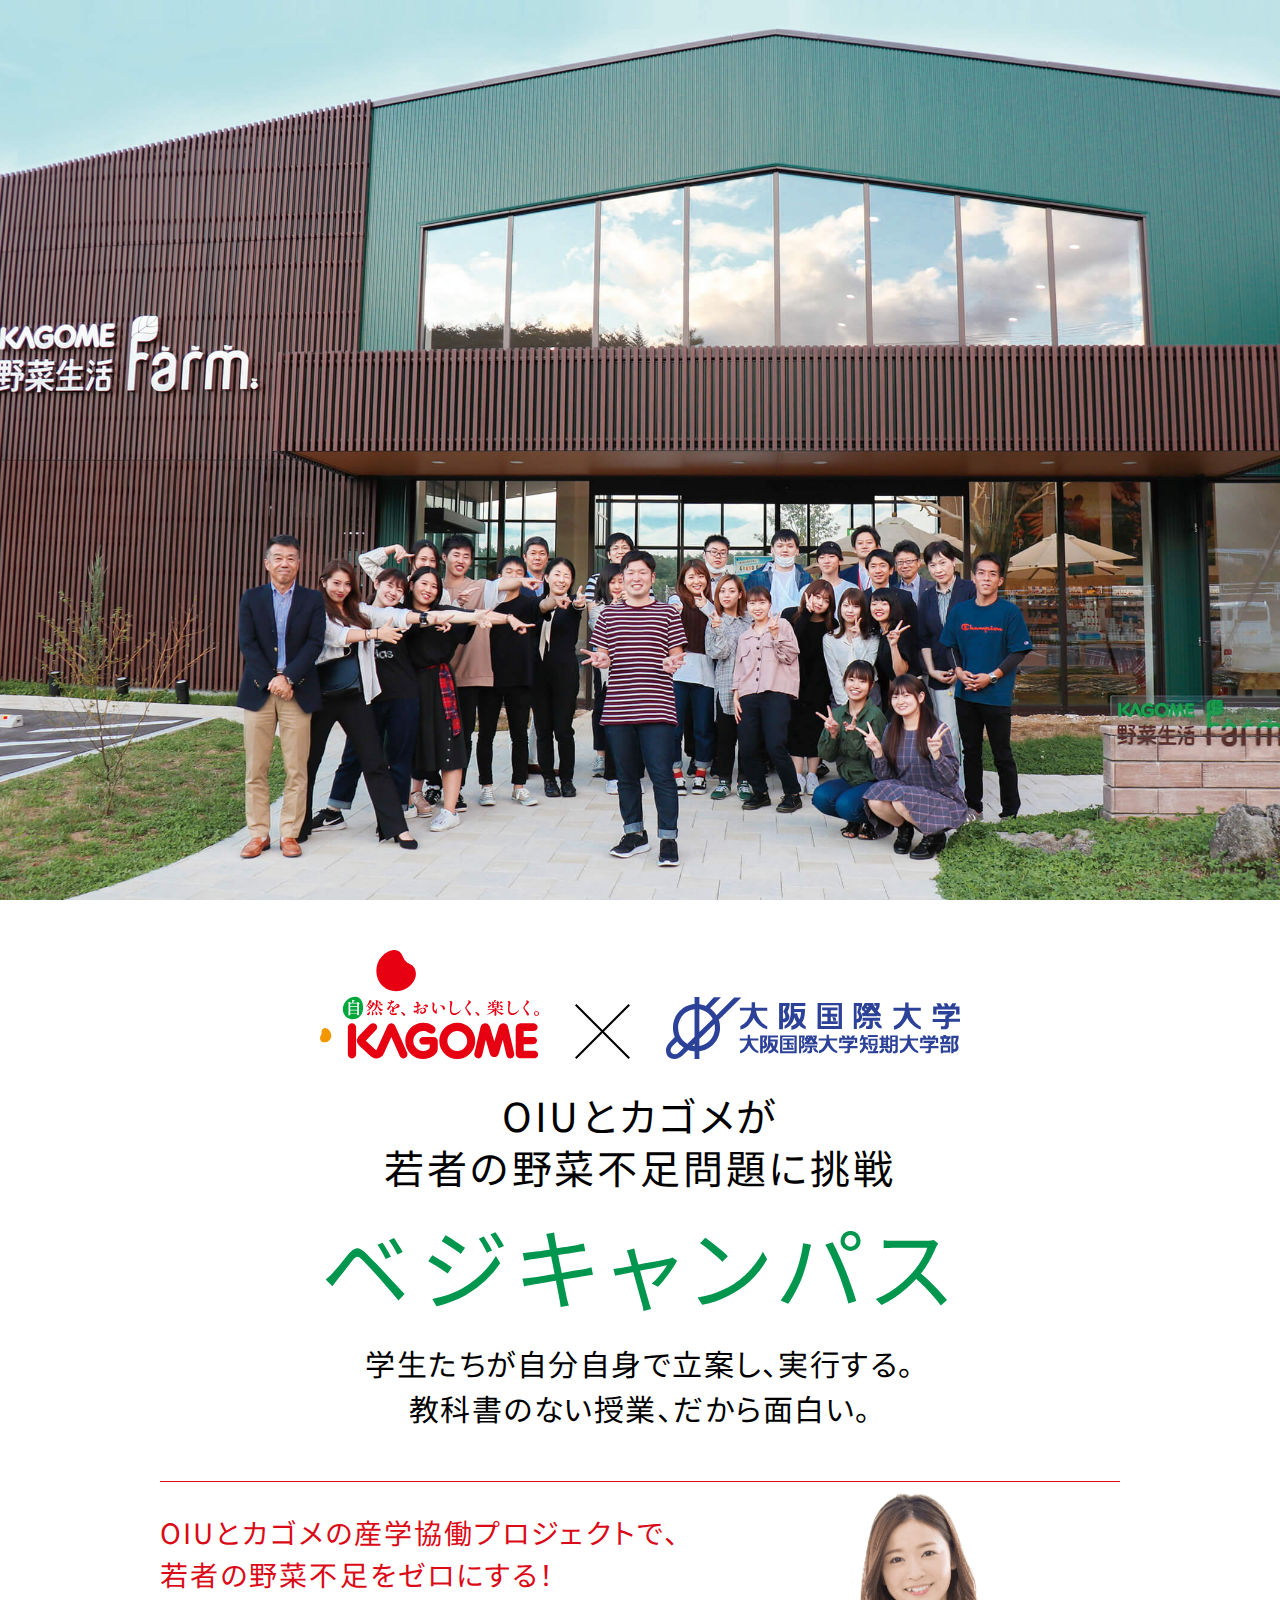
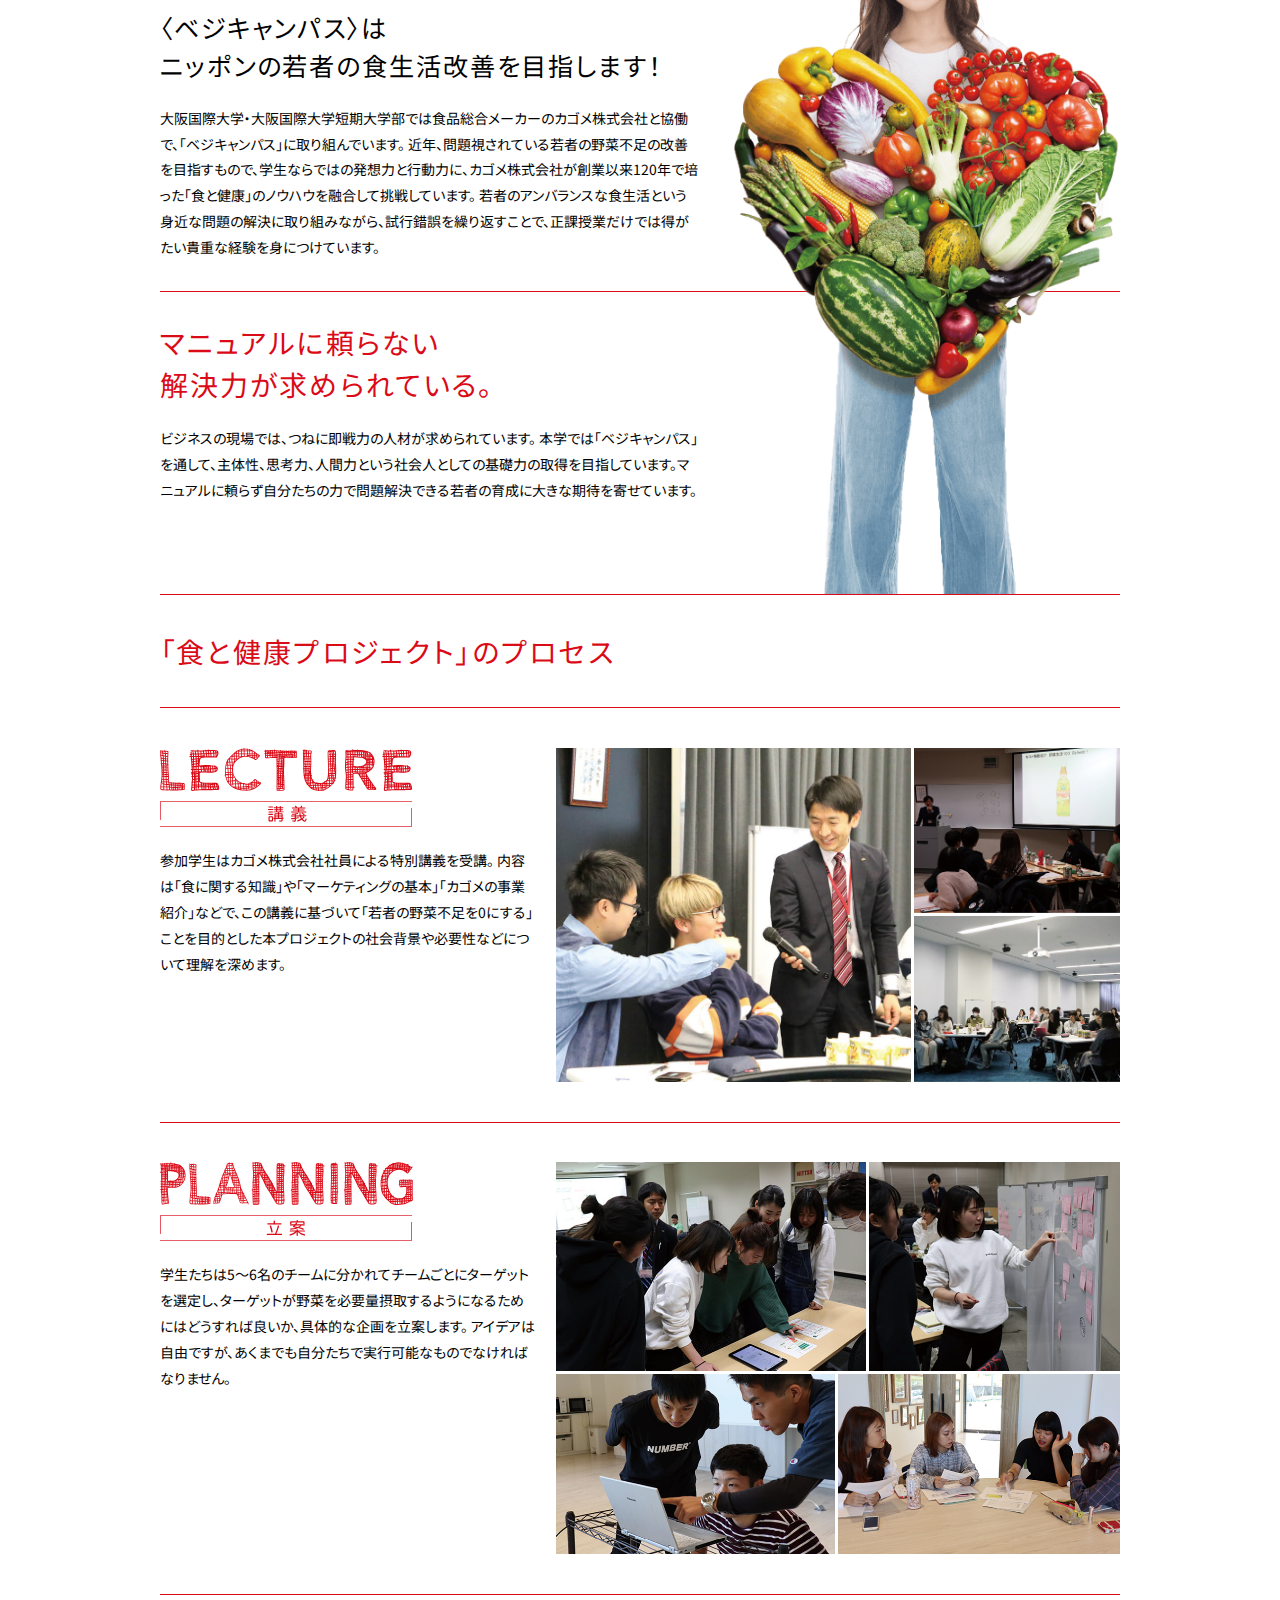
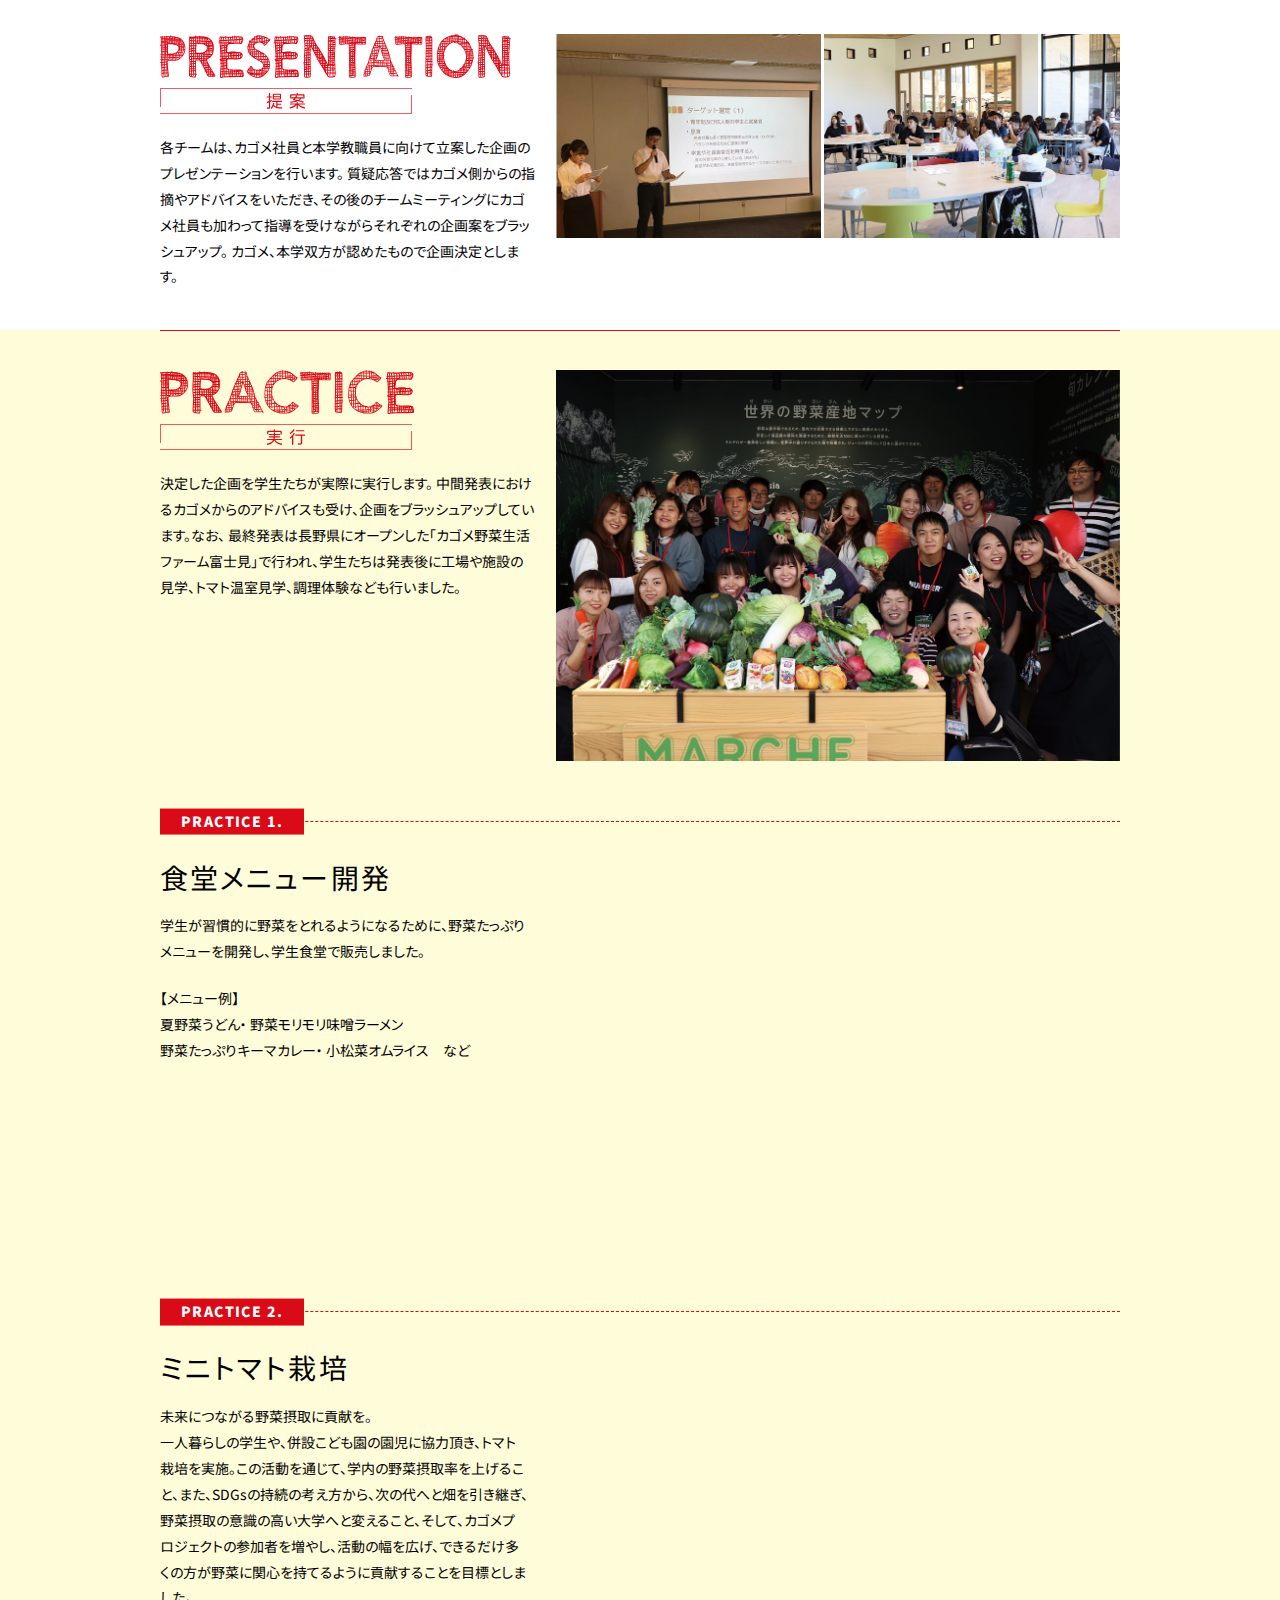
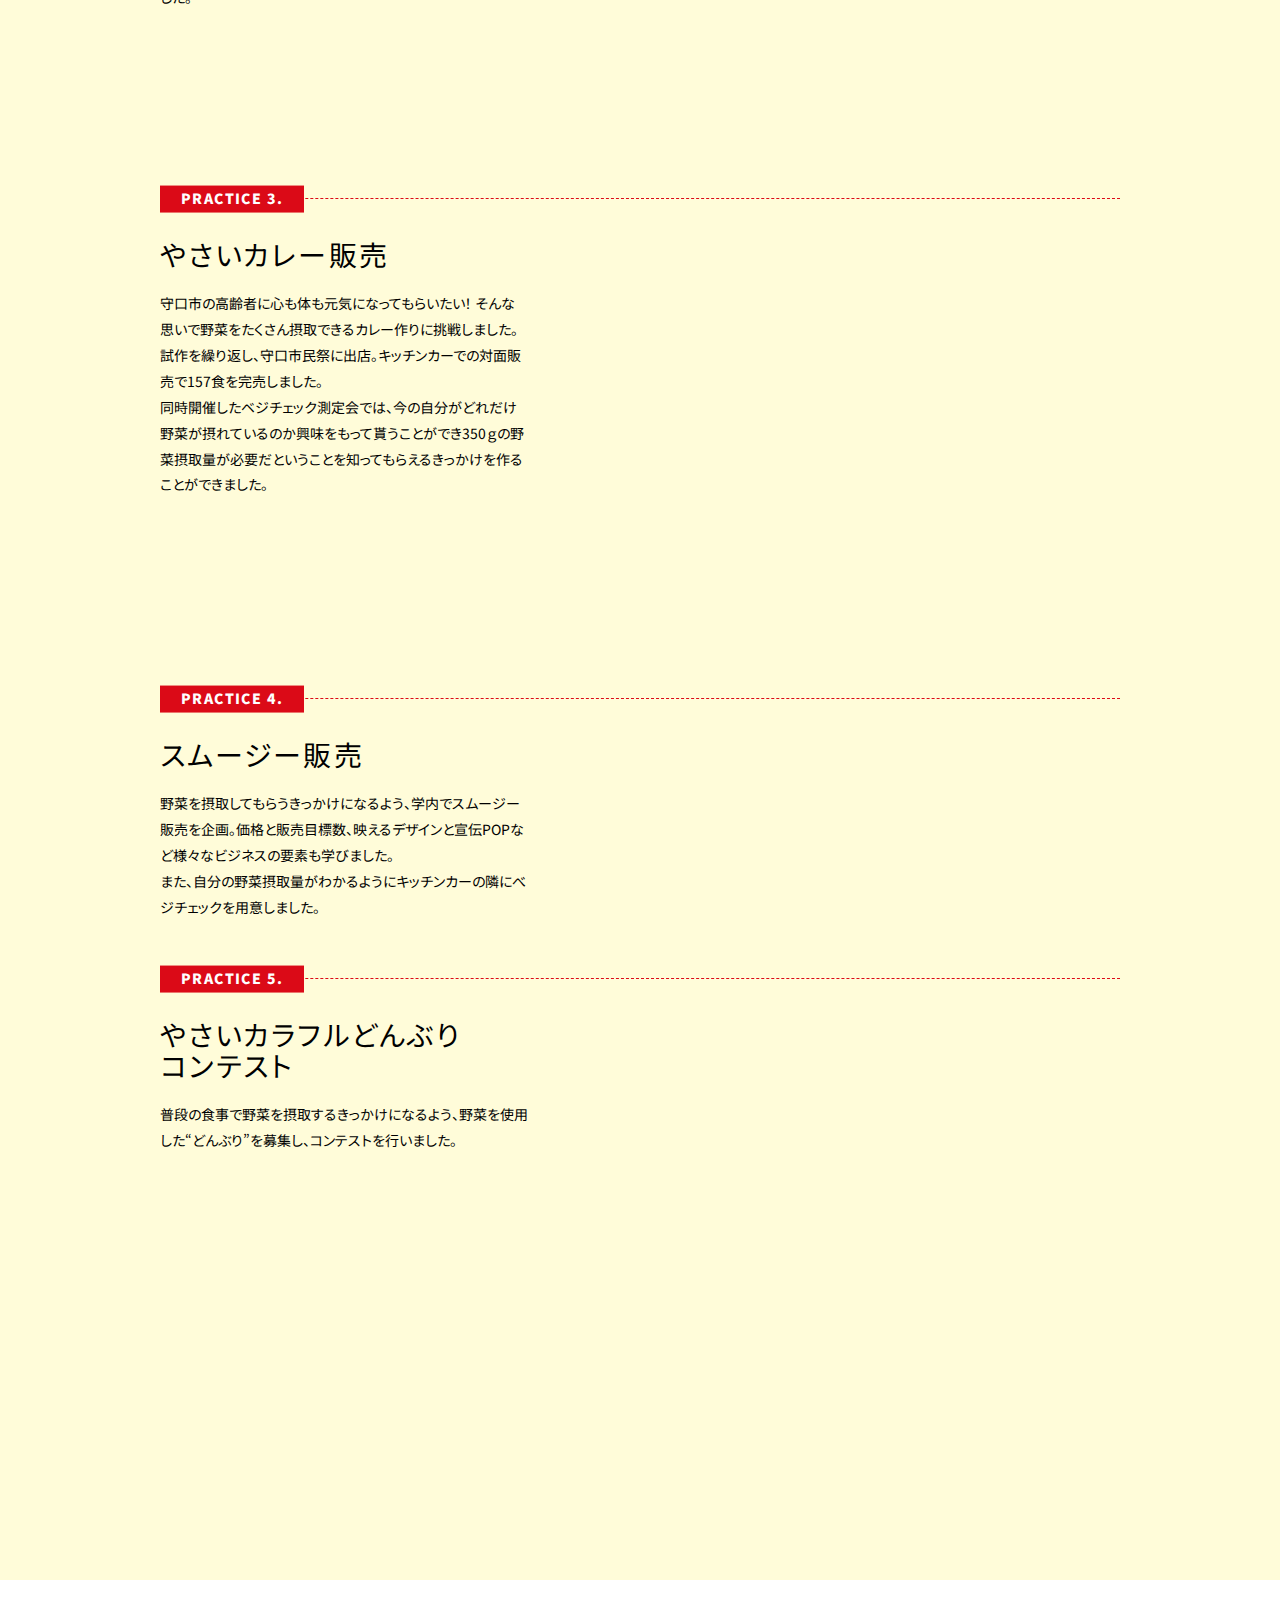
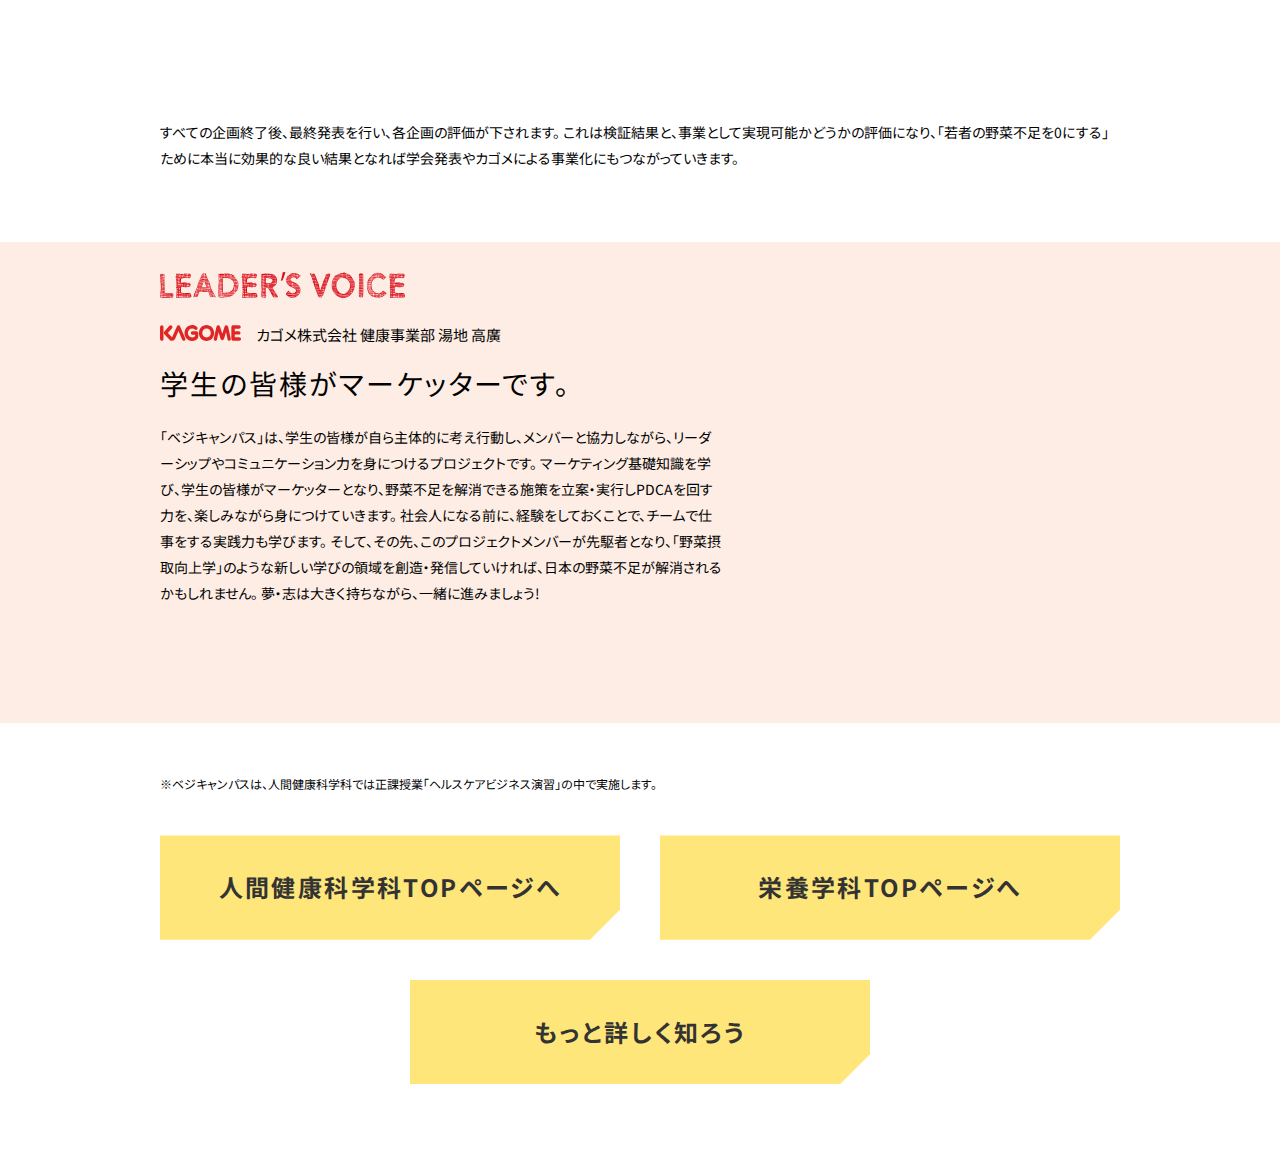
==== wakuwaku/index.html @ 3de6c6c6 "feat(wakuwaku):initial commit" ====
<!doctype html>
<html lang="ja">
<head>
  <meta charset="UTF-8">
  <meta name="viewport" content="width=device-width, initial-scale=1.0">
  <title>ベジキャンパス - 大阪国際大学</title>
  <meta name="description" content="ベジキャンパスは大阪国際大学とカゴメが協働で取り組む、学生主導による若者の野菜不足の改善を目指すプログラムです。">
  <!--  <script>-->
  <!--      (function (i, s, o, g, r, a, m) {-->
  <!--          i['GoogleAnalyticsObject'] = r;-->
  <!--          i[r] = i[r] || function () {-->
  <!--              (i[r].q = i[r].q || []).push(arguments)-->
  <!--          }, i[r].l = 1 * new Date();-->
  <!--          a = s.createElement(o),-->
  <!--              m = s.getElementsByTagName(o)[0];-->
  <!--          a.async = 1;-->
  <!--          a.src = g;-->
  <!--          m.parentNode.insertBefore(a, m)-->
  <!--      })(window, document, 'script', '//www.google-analytics.com/analytics.js', 'ga');-->
  <!--      ga('create', 'UA-27365184-1', 'auto', {-->
  <!--          'allowLinker': true-->
  <!--      });-->
  <!--      ga('require', 'displayfeatures');-->
  <!--      ga('require', 'linker');-->
  <!--      ga('linker:autoLink', ['oiu.ac.jp', 'oiuvoice.com', 'w2.axol.jp']);-->
  <!--      ga('send', 'pageview');-->
  <!--  </script>-->
  <!--  &lt;!&ndash; Global site tag (gtag.js) - Google Analytics &ndash;&gt;-->
  <!--  <script async src="https://www.googletagmanager.com/gtag/js?id=G-TBY5N4YVV5"></script>-->
  <!--  <script>-->
  <!--      window.dataLayer = window.dataLayer || [];-->

  <!--      function gtag() {-->
  <!--          dataLayer.push(arguments);-->
  <!--      }-->

  <!--      gtag('js', new Date());-->
  <!--      gtag('config', 'G-TBY5N4YVV5');-->
  <!--  </script>-->
  <meta name="format-detection" content="telephone=no">
  <meta property="og:type" content="website">
  <meta property="og:url" content="https://oiuvoice.com/vegecom/">
  <meta property="og:image" content="https://oiuvoice.com/vegecom/images/ogp.jpg">
  <meta property="og:site_name" content="ベジキャンパス - 大阪国際大学">
  <meta property="og:title" content="ベジキャンパス - 大阪国際大学">
  <meta property="og:description" content="ベジキャンパスは大阪国際大学とカゴメが協働で取り組む、学生主導による若者の野菜不足の改善を目指すプログラムです。">
  <meta name="twitter:card" content="summary_large_image">
  <meta name="twitter:url" content="https://oiuvoice.com/vegecom">
  <link rel="canonical" href="https://oiuvoice.com/vegecom">
  <link rel="icon" type="image/vnd.microsoft.icon" href="images/favicon.ico">
  <link rel="apple-touch-icon" href="images/apple-touch-icon.png">
  <link rel="preconnect" href="https://fonts.googleapis.com">
  <link rel="preconnect" href="https://fonts.gstatic.com" crossorigin>
  <link href="https://fonts.googleapis.com/css2?family=Noto+Sans+JP:wght@400;900&display=swap" rel="stylesheet">
  <link href="scss/css/style.min.css?v=202304271221" rel="stylesheet">
</head>
<body>
<header class="l-header p-key-visual">
  <picture>
    <source srcset="images/main-visual@2x.jpg" width="2250" height="1150">
    <img src="images/main-visual.jpg" alt="ベジキャンパス" width="1125" height="575" decoding="async">
  </picture>
</header>
<main class="l-main">
  <section class="c-section p-introduction">
    <div class="c-container">
      <div class="p-introduction__logo">
        <img src="images/kagome-logo.svg" alt="自然を、おいしく、楽しく KAGOME" width="241" height="119" decoding="async">
        <img src="images/multiplication.svg" alt="" width="59" height="59" decoding="async">
        <img src="images/oiu-logo.svg" alt="大阪国際大学 大阪国際大学短期大学部" width="324" height="68" decoding="async">
      </div>
      <h1 class="p-introduction__title">
        <span class="p-page-title--sub">OIUとカゴメが<br>若者の野菜不足問題に挑戦</span>
        <span class="p-page-title--main">ベジキャンパス</span>
      </h1>
      <p class="p-introduction__lead">学生たちが自分自身で立案し、実行する。<br>
        教科書のない授業、だから面白い。</p>
    </div>
  </section>
  <section class="c-section p-vegecam">
    <div class="c-container is-border">
      <h2 class="c-section__title">OIUとカゴメの産学協働プロジェクトで、<br class="u-hidden u-visible--md">
        若者の野菜不足をゼロにする！</h2>
      <p class="c-section__lead">〈ベジキャンパス〉は<br class="u-hidden u-visible--md">
        ニッポンの若者の食生活改善を目指します！</p>
      <p>大阪国際大学・大阪国際大学短期大学部では食品総合メーカーのカゴメ株式会社と協働で、「ベジキャンパス」に取り組んでいます。
        近年、問題視されている若者の野菜不足の改善を目指すもので、学生ならではの発想力と行動力に、カゴメ株式会社が創業以来120年で培った「食と健康」のノウハウを融合して挑戦しています。
        若者のアンバランスな食生活という身近な問題の解決に取り組みながら、試行錯誤を繰り返すことで、正課授業だけでは得がたい貴重な経験を身につけています。</p>
    </div>
    <div class="c-container is-border">
      <h2 class="c-section__title">マニュアルに頼らない<br class="u-hidden u-visible--md">
        解決力が求められている。</h2>
      <p>ビジネスの現場では、つねに即戦力の人材が求められています。
        本学では「ベジキャンパス」を通して、主体性、思考力、人間力という社会人としての基礎力の取得を目指しています。マニュアルに頼らず自分たちの力で問題解決できる若者の育成に大きな期待を寄せています。</p>
    </div>
    <figure class="p-vegecam__figure">
      <img src="images/vegecam-image.png" class="p-vegecam__image" alt="" width="962" height="1617" loading="lazy">
    </figure>
  </section>
  <section class="c-section p-process">
    <div class="c-container">
      <h2 class="c-section__title">「食と健康プロジェクト」のプロセス</h2>
      <div class="p-project">
        <div class="p-project__item">
          <div class="p-project__content">
            <h3 class="p-project__title">
              <img src="images/lecture.svg" alt="LECTURE" width="252" height="54" loading="lazy">
              <img src="images/lecture-ja.svg" alt="講義" width="252" height="25" loading="lazy">
            </h3>
            <p class="p-project__text">参加学生はカゴメ株式会社社員による特別講義を受講。
              内容は「食に関する知識」や「マーケティングの基本」「カゴメの事業紹介」などで、この講義に基づいて「若者の野菜不足を0にする」ことを目的とした本プロジェクトの社会背景や必要性などについて理解を深めます。</p>
          </div>
          <div class="p-project__figure">
            <img src="images/lecture1.jpg" alt="" width="720" height="679" loading="lazy">
            <img src="images/lecture2.jpg" alt="" width="425" height="337" loading="lazy">
            <img src="images/lecture3.jpg" alt="" width="425" height="337" loading="lazy">
          </div>
        </div>
        <div class="p-project__item">
          <div class="p-project__content">
            <h3 class="p-project__title">
              <img src="images/planning.svg" alt="PLANNING" width="253" height="43" loading="lazy">
              <img src="images/planning-ja.svg" alt="立案" width="252" height="25" loading="lazy">
            </h3>
            <p class="p-project__text">
              学生たちは5〜6名のチームに分かれてチームごとにターゲットを選定し、ターゲットが野菜を必要量摂取するようになるためにはどうすれば良いか、具体的な企画を立案します。
              アイデアは自由ですが、あくまでも自分たちで実行可能なものでなければなりません。</p>
          </div>
          <div class="p-project__figure">
            <img src="images/planning1.jpg" alt="" loading="lazy" width="650" height="413">
            <img src="images/planning2.jpg" alt="" loading="lazy" width="496" height="413">
            <img src="images/planning3.jpg" alt="" loading="lazy" width="591" height="354">
            <img src="images/planning4.jpg" alt="" loading="lazy" width="555" height="354">
          </div>
        </div>
        <div class="p-project__item">
          <div class="p-project__content">
            <h3 class="p-project__title">
              <img src="images/presentation.svg" alt="PRESENTATION" width="351" height="44" loading="lazy">
              <img src="images/presentation-ja.svg" alt="提案" width="252" height="25" loading="lazy">
            </h3>
            <p class="p-project__text">各チームは、カゴメ社員と本学教職員に向けて立案した企画のプレゼンテーションを行います。
              質疑応答ではカゴメ側からの指摘やアドバイスをいただき、その後のチームミーティングにカゴメ社員も加わって指導を受けながらそれぞれの企画案をブラッシュアップ。
              カゴメ、本学双方が認めたもので企画決定とします。</p>
          </div>
          <div class="p-project__figure">
            <img src="images/presentation1.jpg" alt="" loading="lazy" width="537" height="413">
            <img src="images/presentation2.jpg" alt="" loading="lazy" width="608" height="413">
          </div>
        </div>
        <div class="p-project__item p-practice">
          <div class="p-project__content">
            <h3 class="p-project__title">
              <img src="images/practice.svg" alt="PRACTICE" width="254" height="44" loading="lazy">
              <img src="images/practice-ja.svg" alt="実行" width="252" height="25" loading="lazy">
            </h3>
            <p class="p-project__text">決定した企画を学生たちが実際に実行します。 中間発表におけるカゴメからのアドバイスも受け、企画をブラッシュアップしています。なお、
              最終発表は長野県にオープンした「カゴメ野菜生活ファーム富士見」で行われ、学生たちは発表後に工場や施設の見学、トマト温室見学、調理体験なども行いました。</p>
          </div>
          <div class="p-project__figure">
            <img src="images/practice.jpg" alt="" loading="lazy" width="481" height="681">
          </div>
          <div class="p-practice__list">
            <div class="p-practice__item">
              <div class="p-practice__content">
                <h4 class="p-practice__title">食堂メニュー開発</h4>
                <p class="p-practice__text">学生が習慣的に野菜をとれるようになるために、野菜たっぷりメニューを開発し、学生食堂で販売しました。</p>
                <p class="p-practice__text">【メニュー例】<br>
                  夏野菜うどん・ 野菜モリモリ味噌ラーメン<br>
                  野菜たっぷりキーマカレー・ 小松菜オムライス　など</p>
              </div>
              <div class="p-practice__figure">
                <img src="images/practice1-1.jpg" alt="" width="620" height="413" loading="lazy">
                <img src="images/practice1-2.jpg" alt="" width="431" height="410" loading="lazy">
                <img src="images/practice1-3.jpg" alt="" width="354" height="354" loading="lazy">
                <img src="images/practice1-4.jpg" alt="" width="354" height="354" loading="lazy">
                <img src="images/practice1-5.jpg" alt="" width="431" height="354" loading="lazy">
              </div>
            </div>
            <div class="p-practice__item">
              <div class="p-practice__content">
                <h4 class="p-practice__title">ミニトマト栽培</h4>
                <p class="p-practice__text">未来につながる野菜摂取に貢献を。<br>
                  一人暮らしの学生や、併設こども園の園児に協力頂き、トマト栽培を実施。この活動を通じて、学内の野菜摂取率を上げること、また、SDGsの持続の考え方から、次の代へと畑を引き継ぎ、野菜摂取の意識の高い大学へと変えること、そして、カゴメプロジェクトの参加者を増やし、活動の幅を広げ、できるだけ多くの方が野菜に関心を持てるように貢献することを目標としました。
                </p>
              </div>
              <div class="p-practice__figure">
                <img src="images/practice2-1.jpg" alt="" width="673" height="413" loading="lazy">
                <img src="images/practice2-2.jpg" alt="" width="472" height="413" loading="lazy">
                <img src="images/practice2-3.jpg" alt="" width="537" height="413" loading="lazy">
                <img src="images/practice2-4.jpg" alt="" width="325" height="413" loading="lazy">
                <img src="images/practice2-5.jpg" alt="" width="278" height="413" loading="lazy">
              </div>
            </div>
            <div class="p-practice__item">
              <div class="p-practice__content">
                <h4 class="p-practice__title">やさいカレー販売</h4>
                <p class="p-practice__text">守口市の高齢者に心も体も元気になってもらいたい！
                  そんな思いで野菜をたくさん摂取できるカレー作りに挑戦しました。試作を繰り返し、守口市民祭に出店。キッチンカーでの対面販売で157食を完売しました。<br>
                  同時開催したベジチェック測定会では、今の自分がどれだけ野菜が摂れているのか興味をもって貰うことができ350ｇの野菜摂取量が必要だということを知ってもらえるきっかけを作ることができました。
                </p>
                <figure class="u-text-right u-mt-1">
                  <img src="images/vegetable-curry.png" alt="" width="293" height="140" loading="lazy">
                </figure>
              </div>
              <div class="p-practice__figure">
                <img src="images/practice3-1.jpg" alt="" width="537" height="413" loading="lazy">
                <img src="images/practice3-2.jpg" alt="" width="608" height="413" loading="lazy">
                <img src="images/practice3-3.jpg" alt="" width="537" height="413" loading="lazy">
                <img src="images/practice3-4.jpg" alt="" width="608" height="413" loading="lazy">
              </div>
            </div>
            <div class="p-practice__item">
              <div class="p-practice__content">
                <h4 class="p-practice__title">スムージー販売</h4>
                <p class="p-practice__text">
                  野菜を摂取してもらうきっかけになるよう、学内でスムージー販売を企画。価格と販売目標数、映えるデザインと宣伝POPなど様々なビジネスの要素も学びました。<br>
                  また、自分の野菜摂取量がわかるようにキッチンカーの隣にべジチェックを用意しました。</p>
              </div>
              <div class="p-practice__figure">
                <img src="images/practice4-1.jpg" alt="" width="537" height="413" loading="lazy">
                <img src="images/practice4-2.jpg" alt="" width="608" height="413" loading="lazy">
              </div>
            </div>
            <div class="p-practice__item">
              <div class="p-practice__content">
                <h4 class="p-practice__title">やさいカラフルどんぶり<br>
                  コンテスト</h4>
                <p class="p-practice__text">普段の食事で野菜を摂取するきっかけになるよう、野菜を使用した“どんぶり”を募集し、コンテストを行いました。</p>
                <figure class="u-text-left u-mt-1">
                  <img src="images/practice5.jpg" alt="" width="230" height="326" loading="lazy">
                </figure>
              </div>
              <div class="p-practice__figure">
                <img src="images/practice5-1.jpg" alt="" width="354" height="331" loading="lazy">
                <img src="images/practice5-2.jpg" alt="" width="354" height="331" loading="lazy">
                <img src="images/practice5-3.jpg" alt="" width="384" height="331" loading="lazy">
                <img src="images/practice5-4.jpg" alt="" width="449" height="397" loading="lazy">
                <img src="images/practice5-5.jpg" alt="" width="307" height="397" loading="lazy">
                <img src="images/practice5-6.jpg" alt="" width="337" height="397" loading="lazy">
              </div>
            </div>
          </div>
        </div>
        <div class="p-project__item p-estimation">
          <div class="p-project__content">
            <h3 class="p-project__title">
              <img src="images/estimation.svg" alt="ESTIMATION" width="254" height="44" loading="lazy">
              <img src="images/estimation-ja.svg" alt="評価" width="252" height="25" loading="lazy">
            </h3>
            <p class="p-project__text">すべての企画終了後、最終発表を行い、各企画の評価が下されます。
              これは検証結果と、事業として実現可能かどうかの評価になり、「若者の野菜不足を0にする」ために本当に効果的な良い結果となれば学会発表やカゴメによる事業化にもつながっていきます。</p>
          </div>
        </div>
      </div>
    </div>
  </section>
  <section class="c-section p-leaders-voice">
    <div class="c-container">
      <div>
        <h2 class="c-section__title">
          <img src="images/leadersvoice.svg" alt="LEADER'S VOICE">
        </h2>
        <p class="p-leaders-voice__director">
          <img src="images/kagome.svg" alt="KAGOME" width="81" height="15" decoding="async">カゴメ株式会社 健康事業部 湯地 高廣</p>
        <p class="c-section__lead">学生の皆様がマーケッターです。</p>
        <p>「ベジキャンパス」は、学生の皆様が自ら主体的に考え行動し、メンバーと協力しながら、リーダーシップやコミュニケーション力を身につけるプロジェクトです。
          マーケティング基礎知識を学び、学生の皆様がマーケッターとなり、野菜不足を解消できる施策を立案・実行しPDCAを回す力を、楽しみながら身につけていきます。
          社会人になる前に、経験をしておくことで、チームで仕事をする実践力も学びます。
          そして、その先、このプロジェクトメンバーが先駆者となり、「野菜摂取向上学」のような新しい学びの領域を創造・発信していければ、日本の野菜不足が解消されるかもしれません。
          夢・志は大きく持ちながら、一緒に進みましょう!</p>
      </div>
      <figure class="u-text-right">
        <img src="images/yuike.png" alt="湯地 高廣氏" width="815" height="979" loading="lazy"
             class="p-leaders-voice__image">
      </figure>
    </div>
  </section>
</main>
<footer class="l-footer p-footer">
  <div class="c-container">
    <p class="p-attention">※ベジキャンパスは、人間健康科学科では正課授業「ヘルスケアビジネス演習」の中で実施します。</p>
    <div class="p-cta">
      <a href="https://oiuvoice.com/hs/hhs/" class="c-cta-button">人間健康科学科TOPページへ</a>
      <a href="https://oiuvoice.com/oic-nutrition/" class="c-cta-button">栄養学科TOPページへ</a>
      <a href="https://oiuvoice.com/event" class="c-cta-button">もっと詳しく知ろう</a>
    </div>
  </div>
</footer>
</body>
</html>
---- wakuwaku/scss/css/style.min.css ----
@charset "UTF-8";:root{--base-gutter:20px;--break-sm:576px;--break-md:768px;--break-lg:1006px;--box-shadow:0 2px 3px rgba(0, 0, 0, .2);--contents-width:960px;--color-font:#333333;--color-emphasis:#DB0A17;--color-accent:#00964D}*,::after,::before{box-sizing:border-box;background-repeat:no-repeat}::after,::before{text-decoration:inherit;vertical-align:inherit}:where(:root){cursor:default;line-height:1.5;overflow-wrap:break-word;-moz-tab-size:4;tab-size:4;-webkit-tap-highlight-color:transparent;-webkit-text-size-adjust:100%;text-size-adjust:100%}:where(body){margin:0}:where(h1){font-size:2em;margin:.67em 0}:where(dl,ol,ul) :where(dl,ol,ul){margin:0}:where(hr){color:inherit;height:0}:where(nav) :where(ol,ul){list-style-type:none;padding:0}:where(nav li)::before{content:"​";float:left}:where(pre){font-family:monospace,monospace;font-size:1em;overflow:auto}:where(abbr[title]){text-decoration:underline dotted}:where(b,strong){font-weight:bolder}:where(code,kbd,samp){font-family:monospace,monospace;font-size:1em}:where(small){font-size:80%}:where(audio,canvas,iframe,img,svg,video){vertical-align:middle}:where(iframe){border-style:none}:where(svg:not([fill])){fill:currentColor}:where(table){border-collapse:collapse;border-color:currentColor;text-indent:0}:where(button,input,select){margin:0}:where(button,[type=button i],[type=reset i],[type=submit i]){-webkit-appearance:button}:where(fieldset){border:1px solid #a0a0a0}:where(progress){vertical-align:baseline}:where(textarea){margin:0;resize:vertical}:where([type=search i]){-webkit-appearance:textfield;outline-offset:-2px}::-webkit-inner-spin-button,::-webkit-outer-spin-button{height:auto}::-webkit-input-placeholder{color:inherit;opacity:.54}::-webkit-search-decoration{-webkit-appearance:none}::-webkit-file-upload-button{-webkit-appearance:button;font:inherit}:where(dialog){background-color:#fff;border:solid;color:#000;height:-moz-fit-content;height:fit-content;left:0;margin:auto;padding:1em;position:absolute;right:0;width:-moz-fit-content;width:fit-content}:where(dialog:not([open])){display:none}:where(details>summary:first-of-type){display:list-item}:where([aria-busy=true i]){cursor:progress}:where([aria-disabled=true i],[disabled]){cursor:not-allowed}:where([aria-hidden=false i][hidden]){display:initial}:where([aria-hidden=false i][hidden]:not(:focus)){clip:rect(0,0,0,0);position:absolute}.u-emphasis{color:#db0a17}.u-hidden{display:none}@media screen and (min-width:768px){.u-visible--md{display:block}}.u-text-right{text-align:right}.u-text-left{text-align:left}.u-mt-1{margin-top:var(--base-gutter)}@media screen and (min-width:1006px){:root{--box-shadow:3px 3px 4px rgba(0, 0, 0, .2)}}html{font-size:14px}body{font-family:"Noto Sans JP",sans-serif;font-feature-settings:"palt";line-height:1.85}img{max-width:100%;height:auto;vertical-align:bottom}main{padding-top:var(--base-gutter);padding-bottom:var(--base-gutter)}h1,h2,strong{font-weight:400}strong{background:linear-gradient(transparent 60%,#ffe67a 60%,#ffe67a 90%,transparent 90%)}ol,ul{list-style:none}p{margin-top:1.5rem;margin-bottom:0}.lead{font-size:1.2rem}h1,h2{line-height:1.5}.signature,h3{font-size:1.5rem}h3{font-weight:400;line-height:1.3}h3>span{font-size:1rem}.signature{text-align:right;line-height:1.2}.signature>span{font-size:.9rem}@media screen and (min-width:1006px){.signature{font-size:1.1rem}.signature>span{font-size:.8rem}}figure,h1,h2,h3{margin:0}.c-container{max-width:calc(var(--contents-width) + var(--base-gutter)*2);padding:calc(var(--base-gutter)*1.5) var(--base-gutter);margin-left:auto;margin-right:auto}.c-container.is-border{position:relative}.c-container.is-border::before{position:absolute;top:0;left:var(--base-gutter);content:"";display:block;width:calc(100% - var(--base-gutter)*2);height:1px;background-color:var(--color-emphasis)}.c-section.p-process .c-container{padding-top:0}.c-section.p-process .c-section__title{padding:.5em 0;border-top:1px solid var(--color-emphasis);border-bottom:1px solid var(--color-emphasis);font-size:min(5.4vw,2em);text-align:center}@media screen and (min-width:768px){.c-section.p-process .c-section__title{padding:1.25em 0;text-align:left}}.c-section__title{font-size:2em;letter-spacing:.075em;color:var(--color-emphasis)}.c-section__lead{margin-top:1rem;letter-spacing:.075em;font-size:2em;line-height:1.5}@media screen and (min-width:768px){.p-key-visual img{max-height:100vh;max-height:100svh;min-height:100vh;min-height:100svh;object-fit:cover;object-position:center top}}.p-introduction{text-align:center}.p-introduction>.c-container{max-width:calc(640px + var(--base-gutter)*2);padding-bottom:calc(var(--base-gutter)*2.5)}.p-introduction__logo{display:flex;align-items:flex-end;justify-content:space-between}.p-introduction__logo>img:nth-of-type(1){flex-basis:34.2741935484%;max-width:34.2741935484%}.p-introduction__logo>img:nth-of-type(2){flex-basis:8.4677419355%;max-width:8.4677419355%}.p-introduction__logo>img:nth-of-type(3){flex-basis:45.9677419355%;max-width:45.9677419355%}.p-introduction__title{margin-top:30px}.p-introduction__title>span:nth-of-type(1){display:block;font-size:min(6.9vw,40px);line-height:1.3;letter-spacing:.07em}.p-introduction__title>span:nth-of-type(2){display:block;margin-top:5px;font-size:min(11.5vw,89px);letter-spacing:.1em;color:var(--color-accent)}.p-introduction__lead{margin-top:10px;font-size:min(4.5vw,30px);letter-spacing:.05em;line-height:1.5}.p-practice{margin-left:calc(50% - 50vw);margin-right:calc(50% - 50vw);padding-left:calc(50vw - 50%);padding-right:calc(50vw - 50%);background-color:#fffcd9;counter-set:practice}.p-practice__list{margin-top:calc(var(--base-gutter)*2)}@media screen and (min-width:768px){.p-practice__list{grid-column:1/3}}.p-practice__item{position:relative;padding-block:calc(var(--base-gutter)*2);border-top:1px dashed var(--color-emphasis);counter-increment:practice}@media screen and (min-width:768px){.p-practice__item{display:grid;grid-template-columns:.4fr .6fr;gap:var(--base-gutter);align-items:start}}@media screen and (min-width:1006px){.p-practice__item{gap:calc(var(--base-gutter)*2)}}.p-practice__item::before{position:absolute;top:0;left:0;content:"PRACTICE "counter(practice)".";display:inline-block;font-weight:900;font-size:14px;letter-spacing:.1em;color:#fff;background-color:var(--color-emphasis);padding:0 1.5em 1px;transform:translateY(-50%)}.p-practice__item:nth-of-type(1)>.p-practice__figure{grid-template-columns:.310786106fr .2340036563fr .0767824497fr .3729433272fr}.p-practice__item:nth-of-type(1)>.p-practice__figure>img:nth-of-type(1){grid-column:1/3;grid-row:1/2}.p-practice__item:nth-of-type(1)>.p-practice__figure>img:nth-of-type(2){grid-column:3/5;grid-row:1/2}.p-practice__item:nth-of-type(1)>.p-practice__figure>img:nth-of-type(3){grid-column:1/2;grid-row:2/3}.p-practice__item:nth-of-type(1)>.p-practice__figure>img:nth-of-type(4){grid-column:2/4;grid-row:2/3}.p-practice__item:nth-of-type(1)>.p-practice__figure>img:nth-of-type(5){grid-column:4/5;grid-row:2/3}.p-practice__item:nth-of-type(2)>.p-practice__figure{grid-template-columns:.4716636197fr .1188299817fr .1718464351fr .2376599634fr}.p-practice__item:nth-of-type(2)>.p-practice__figure>img:nth-of-type(1){grid-column:1/3;grid-row:1/2}.p-practice__item:nth-of-type(2)>.p-practice__figure>img:nth-of-type(2){grid-column:3/5;grid-row:1/2}.p-practice__item:nth-of-type(2)>.p-practice__figure>img:nth-of-type(3){grid-column:1/2;grid-row:2/3}.p-practice__item:nth-of-type(2)>.p-practice__figure>img:nth-of-type(4){grid-column:2/4;grid-row:2/3}.p-practice__item:nth-of-type(2)>.p-practice__figure>img:nth-of-type(5){grid-column:4/5;grid-row:2/3}.p-practice__item:nth-of-type(3)>.p-practice__figure,.p-practice__item:nth-of-type(4)>.p-practice__figure{grid-template-columns:.4716636197fr .5283363803fr}.p-practice__item:nth-of-type(3)>.p-practice__figure>img:nth-of-type(1){grid-column:1/2;grid-row:1/2}.p-practice__item:nth-of-type(3)>.p-practice__figure>img:nth-of-type(2){grid-column:2/3;grid-row:1/2}.p-practice__item:nth-of-type(3)>.p-practice__figure>img:nth-of-type(3){grid-column:1/2;grid-row:2/3}.p-practice__item:nth-of-type(3)>.p-practice__figure>img:nth-of-type(4){grid-column:2/3;grid-row:2/3}.p-practice__item:nth-of-type(4)>.p-practice__figure>img:nth-of-type(1){grid-column:1/2}.p-practice__item:nth-of-type(4)>.p-practice__figure>img:nth-of-type(2){grid-column:2/3}.p-practice__item:nth-of-type(5)>.p-practice__figure{grid-template-columns:.3125fr .0827205882fr .2536764706fr .0422794118fr .3327205882fr}.p-practice__item:nth-of-type(5)>.p-practice__figure>img:nth-of-type(1){grid-column:1/2;grid-row:1/2}.p-practice__item:nth-of-type(5)>.p-practice__figure>img:nth-of-type(2){grid-column:2/4;grid-row:1/2}.p-practice__item:nth-of-type(5)>.p-practice__figure>img:nth-of-type(3){grid-column:4/6;grid-row:1/2}.p-practice__item:nth-of-type(5)>.p-practice__figure>img:nth-of-type(4){grid-column:1/3;grid-row:2/3}.p-practice__item:nth-of-type(5)>.p-practice__figure>img:nth-of-type(5){grid-column:3/5;grid-row:2/3}.p-practice__item:nth-of-type(5)>.p-practice__figure>img:nth-of-type(6){grid-column:5/6;grid-row:2/3}.p-practice__title{margin-block:0;font-size:2em;line-height:1.1;font-weight:400;letter-spacing:.075em}.p-practice__figure{display:grid;gap:3px;margin-top:1.5em}@media screen and (min-width:768px){.p-practice__figure{margin-top:0}}.p-practice__figure>img,.p-project__figure>img{width:100%;height:100%;object-fit:cover}.p-project__title{display:flex;flex-direction:column;align-items:center;gap:10px}@media screen and (min-width:768px){.p-project__title{align-items:flex-start}}.p-project__figure{display:grid;gap:3px;margin-top:1.5em;min-height:0}@media screen and (min-width:768px){.p-project__figure{margin-top:0}}.p-project__item{position:relative;padding-block:calc(var(--base-gutter)*2)}@media screen and (min-width:768px){.p-project__item:not(.p-estimation){display:grid;grid-template-columns:.4fr .6fr;gap:var(--base-gutter);align-items:start}}@media screen and (min-width:768px) and (min-width:1006px){.p-project__item{gap:calc(var(--base-gutter)*2)}}.p-project__item:not(:first-of-type,.p-estimation)::before{position:absolute;top:0;left:0;display:block;width:100%;height:1px;background-color:var(--color-emphasis);content:""}.p-project__item:not(:first-of-type,.p-estimation).p-practice::before{left:0;right:0;width:calc(100% - var(--base-gutter)*2);max-width:var(--contents-width);margin-inline:auto}.p-project__item:nth-of-type(1)>.p-project__figure{grid-template-columns:.6325411335fr .3674588665fr}.p-project__item:nth-of-type(1)>.p-project__figure>img:nth-of-type(1){grid-column:1/2;grid-row:1/3}.p-project__item:nth-of-type(1)>.p-project__figure>img:nth-of-type(2){grid-column:2/3;grid-row:1/2}.p-project__item:nth-of-type(1)>.p-project__figure>img:nth-of-type(3){grid-column:2/3;grid-row:2/3}.p-project__item:nth-of-type(2)>.p-project__figure{grid-template-columns:1fr .1fr .9fr}.p-project__item:nth-of-type(2)>.p-project__figure>img:nth-of-type(1){grid-column:1/3;grid-row:1/2}.p-project__item:nth-of-type(2)>.p-project__figure>img:nth-of-type(2){grid-column:3/4;grid-row:1/2}.p-project__item:nth-of-type(2)>.p-project__figure>img:nth-of-type(3){grid-column:1/2;grid-row:2/3}.p-project__item:nth-of-type(2)>.p-project__figure>img:nth-of-type(4){grid-column:2/4;grid-row:2/3}.p-project__item:nth-of-type(3)>.p-project__figure{grid-template-columns:.892733564fr 1fr}.p-leaders-voice{background-color:#fdede4}.p-leaders-voice>.c-container{padding-bottom:0}@media screen and (min-width:768px){.p-leaders-voice>.c-container{display:grid;grid-template-columns:.6fr .4fr;gap:var(--base-gutter)}}.p-leaders-voice .c-section__title{line-height:1}.p-leaders-voice .c-section__title>img{width:60%;max-width:245px;vertical-align:baseline}.p-leaders-voice__image{max-width:250px}@media screen and (min-width:768px){.p-leaders-voice__image{max-width:100%}}.p-leaders-voice__director{font-size:15px}.p-leaders-voice__director>img{margin-right:1em;vertical-align:baseline}.p-vegecam{position:relative}.p-vegecam>.c-container:nth-of-type(2){padding-bottom:calc(var(--base-gutter)*4.5)}@media screen and (min-width:1006px){.p-vegecam>.c-container{padding-right:440px}}.p-vegecam .c-section__lead{font-size:1.8em}.p-vegecam__figure{display:none;position:absolute;bottom:0;right:calc((100vw - var(--contents-width))/2);height:100%}@media screen and (min-width:1006px){.p-vegecam__figure{display:flex;justify-content:flex-end;align-items:flex-end}}.p-vegecam__figure .p-vegecam__image{width:45%}.p-footer>.c-container{padding-top:0}@media screen and (min-width:768px){.p-footer>.c-container{padding-top:calc(var(--base-gutter)*1.5);padding-bottom:calc(var(--base-gutter)*4)}}.p-attention{margin-top:0;font-size:12px}.c-cta-button{display:block;max-width:320px;margin:var(--base-gutter) auto 0;padding:1.25em 1em;color:var(--color-font);background-color:#ffe67a;text-align:center;text-decoration:none;font-weight:700;font-size:18px;letter-spacing:.1em;clip-path:polygon(0 0,100%0,100% calc(100% - 20px),calc(100% - 20px) 100%,0 100%)}@media screen and (min-width:768px){.c-cta-button{max-width:calc((100% - var(--base-gutter)*2)/2);width:calc((100% - var(--base-gutter)*2)/2);margin:0;font-size:20px;clip-path:polygon(0 0,100%0,100% calc(100% - 30px),calc(100% - 30px) 100%,0 100%);transition:filter .3s ease-in-out}.c-cta-button:hover{filter:brightness(.8)}}@media screen and (min-width:1006px){.c-cta-button{font-size:24px}}.c-cta-button+.c-cta-button{margin-top:calc(var(--base-gutter)*1.5)}@media screen and (min-width:768px){.c-cta-button+.c-cta-button{margin-top:0}.p-cta{display:flex;flex-wrap:wrap;justify-content:center;gap:calc(var(--base-gutter)*2);margin-top:calc(var(--base-gutter)*2)}}
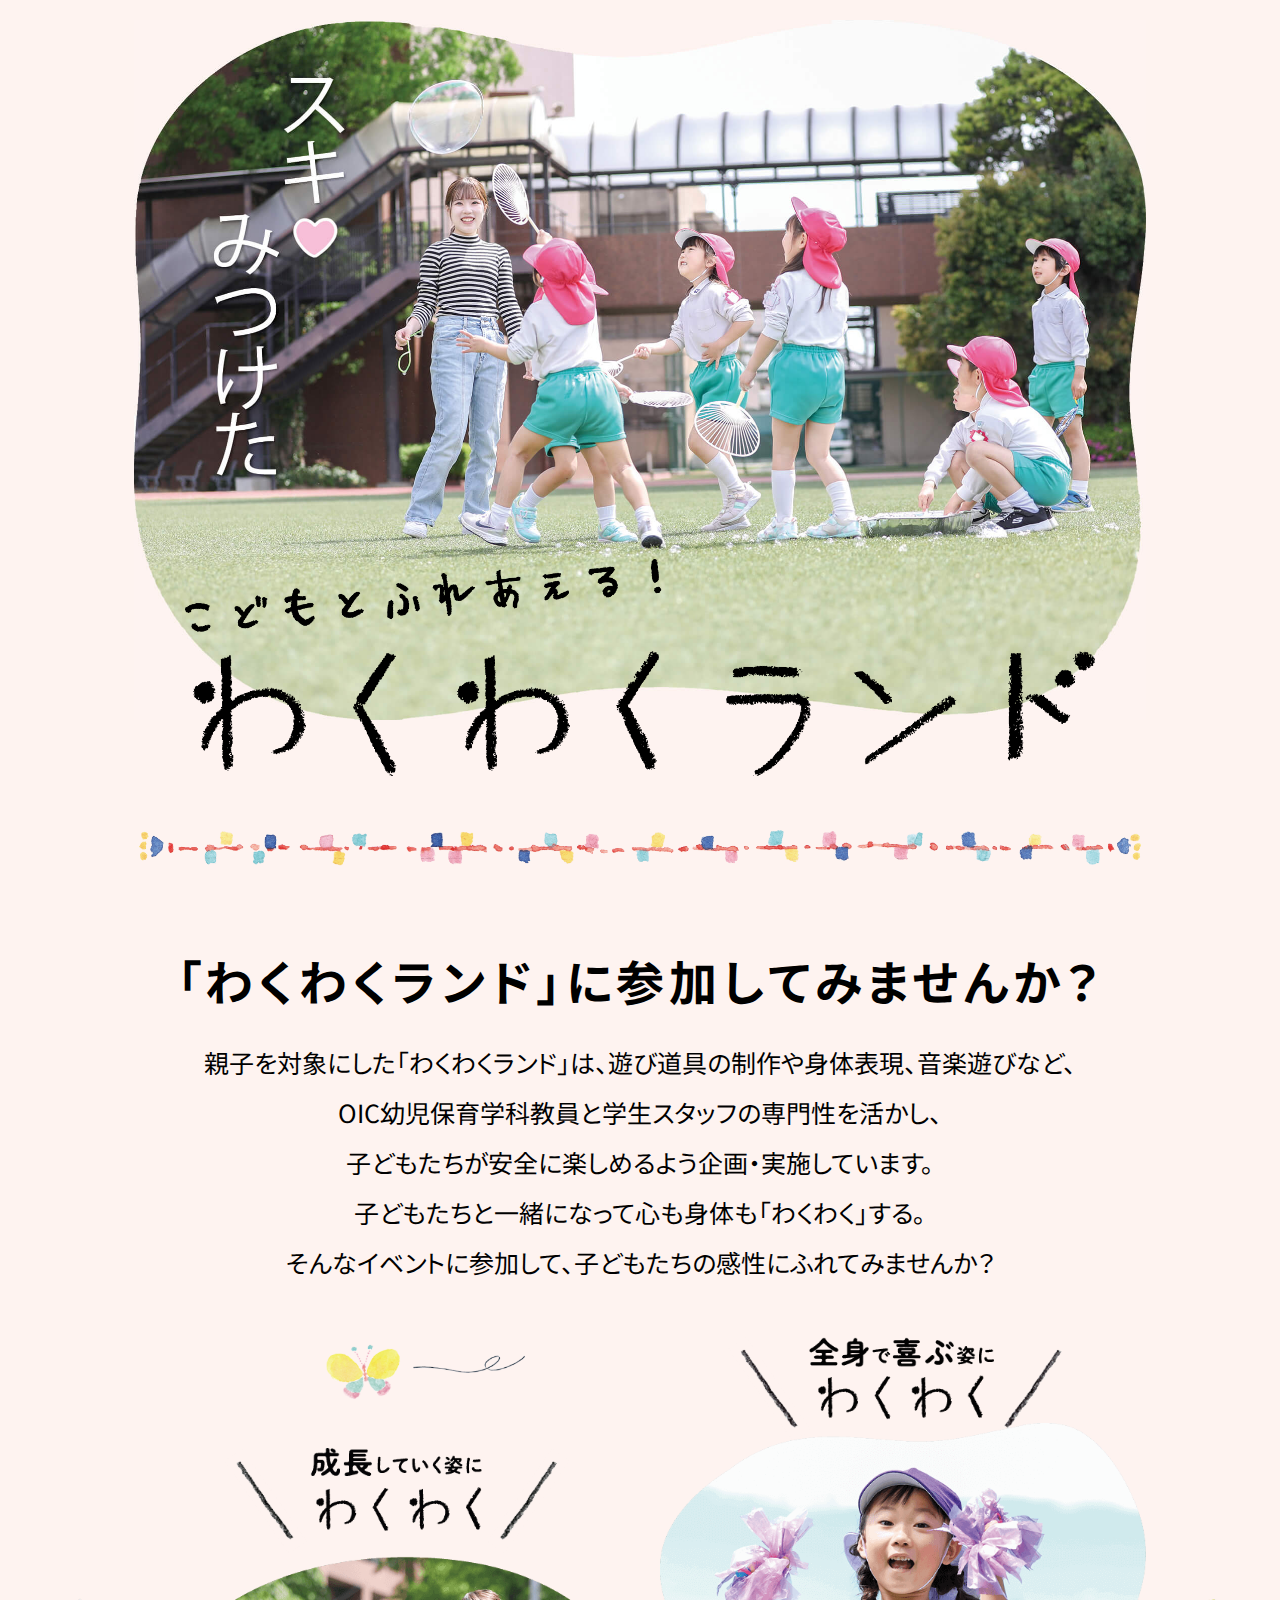
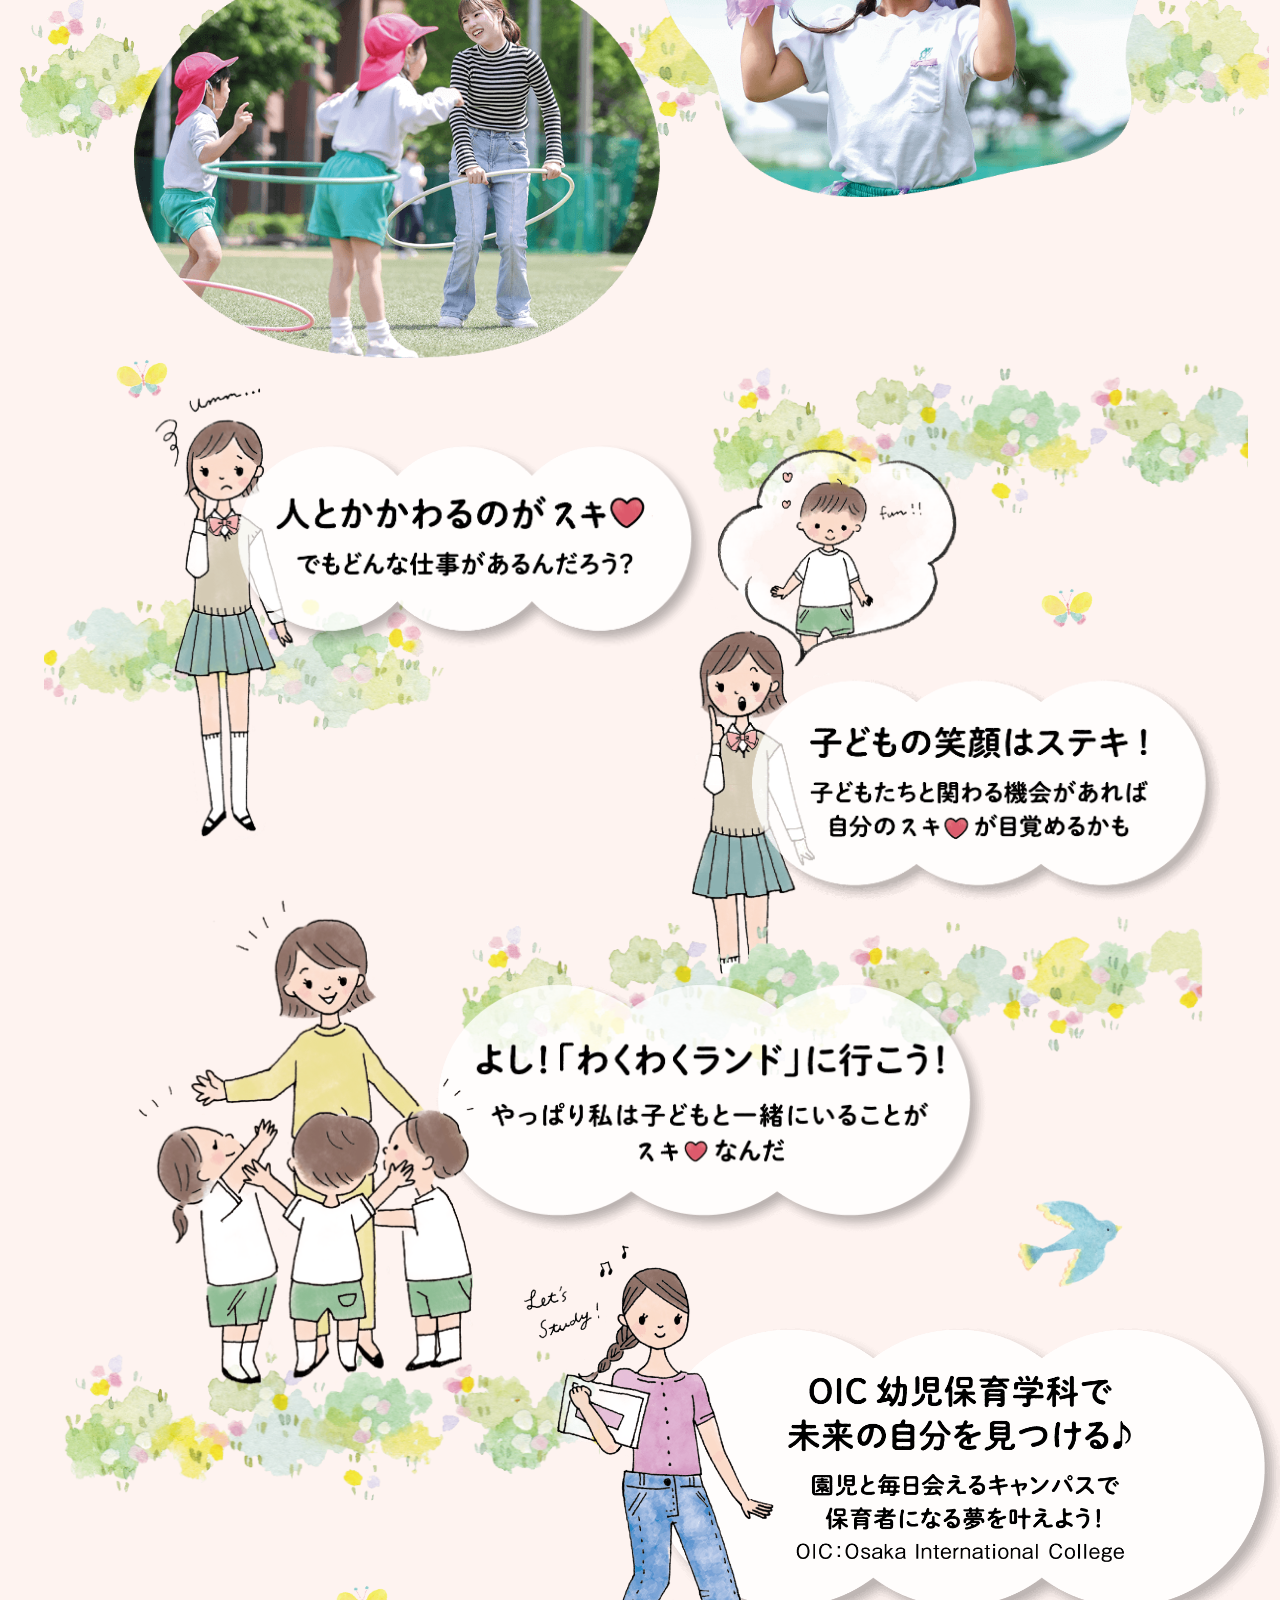
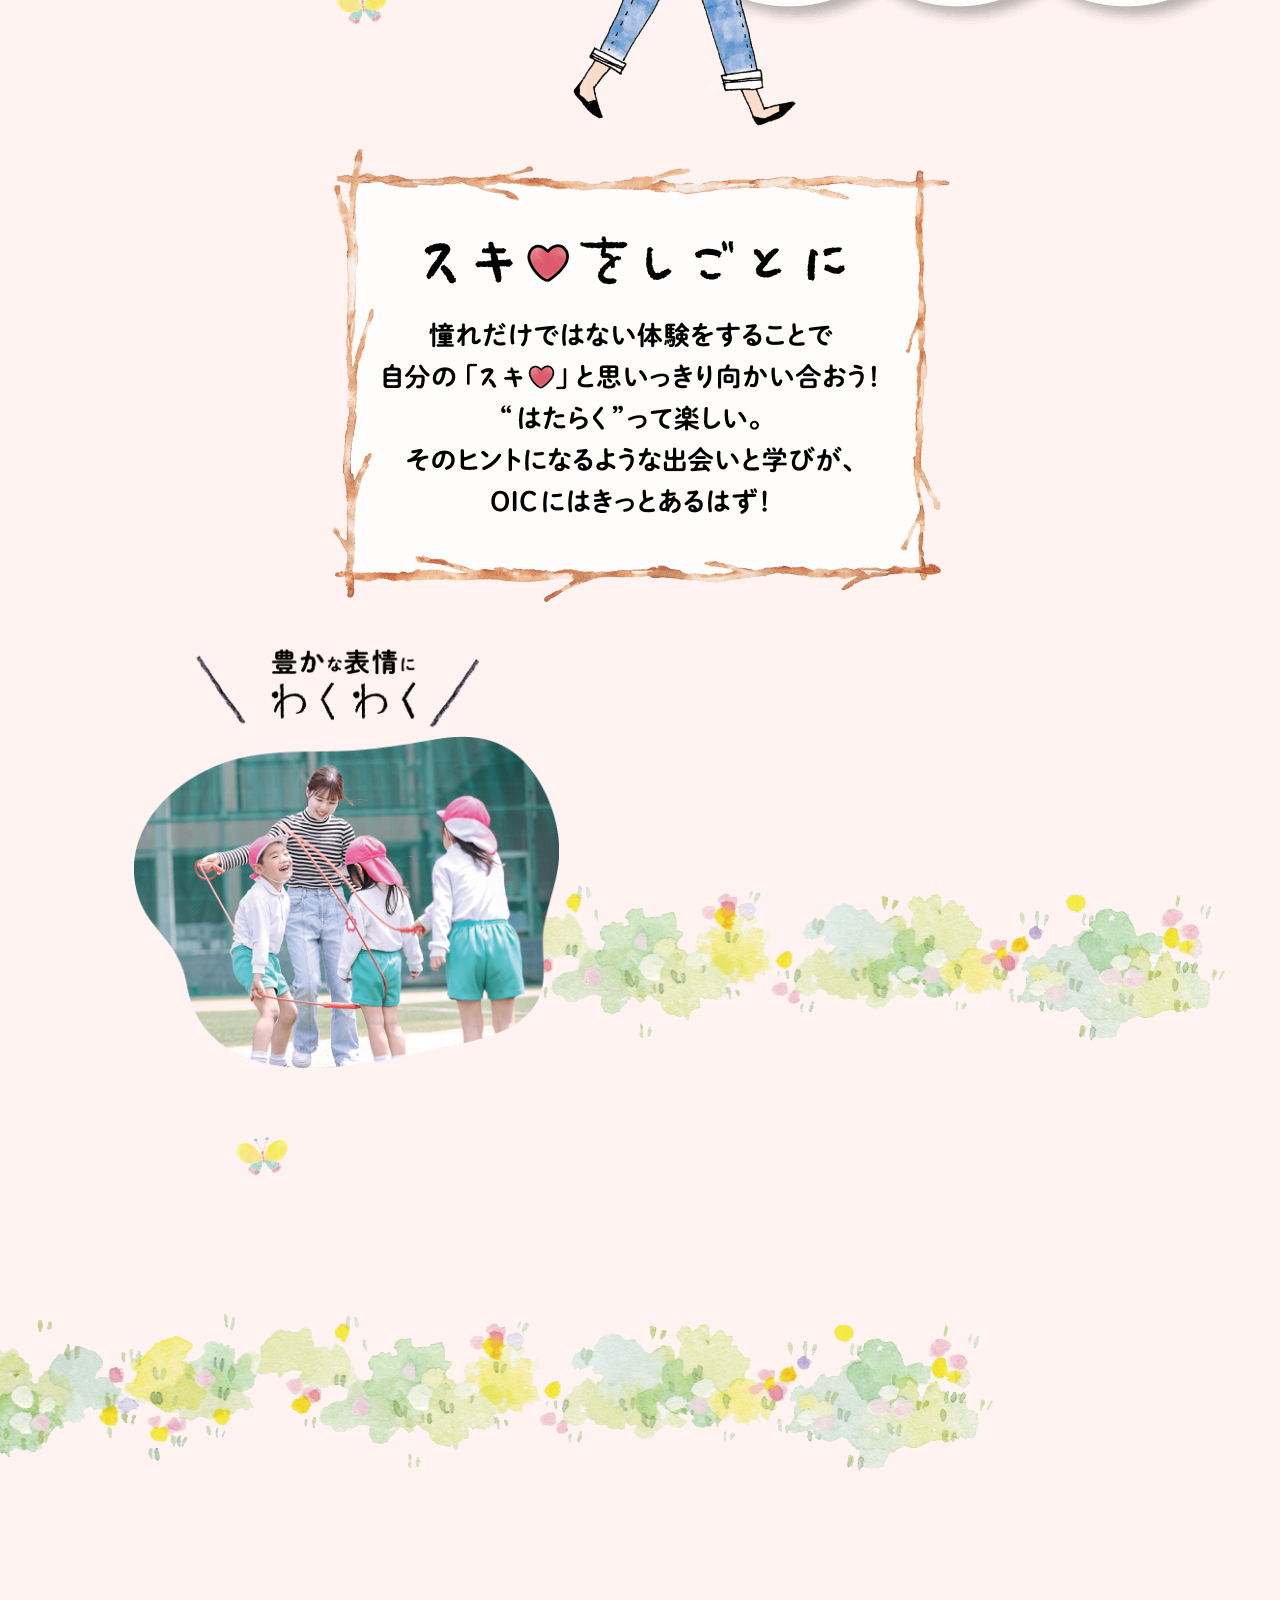
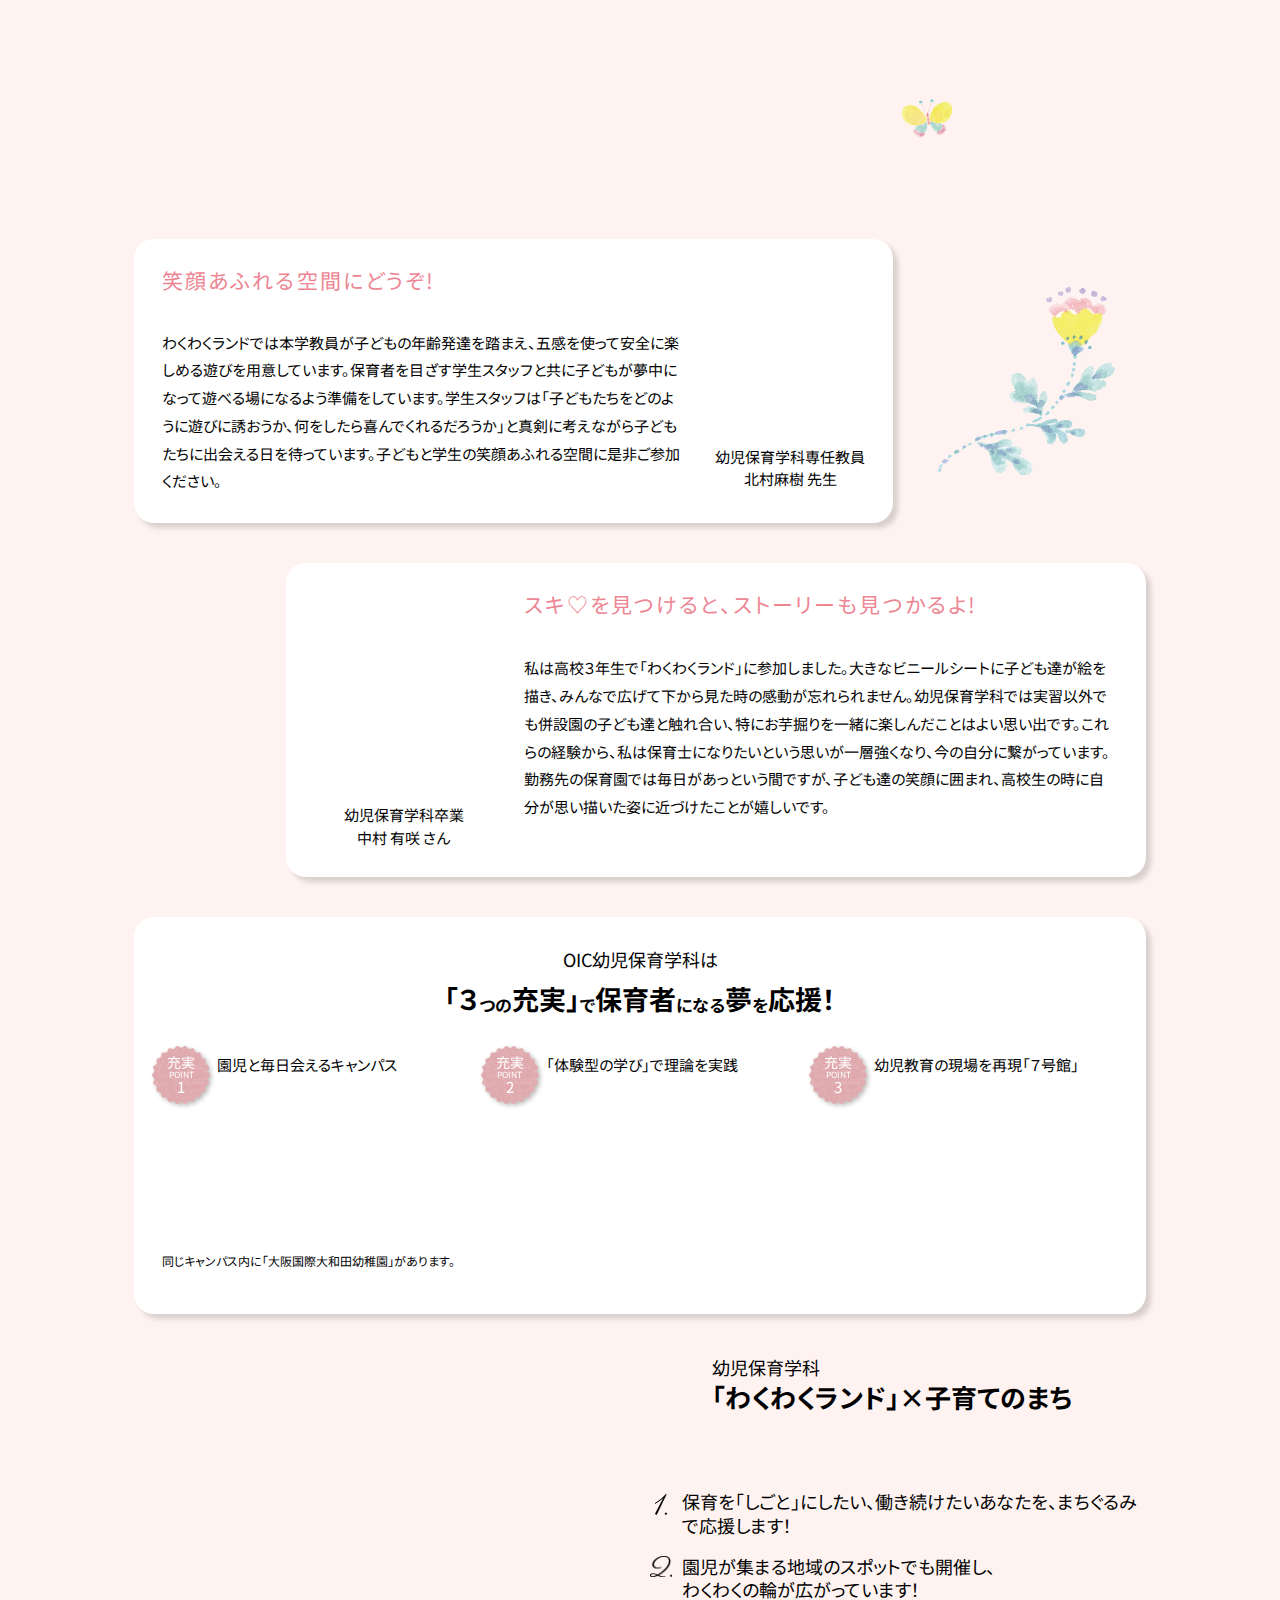
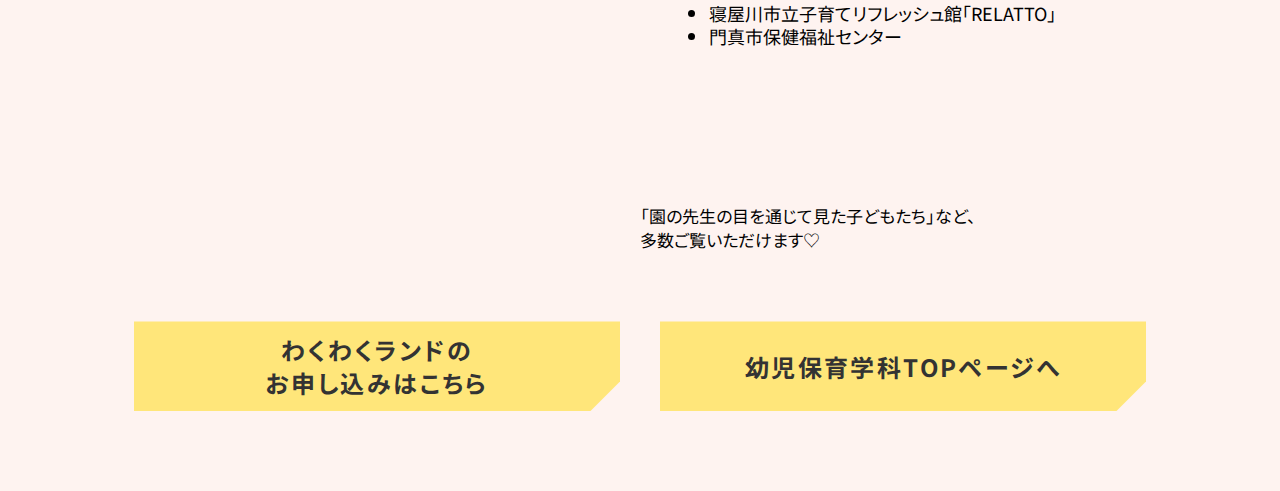
==== commit ea6e42e9: "feat(wakuwaku):CSS終了" ====
--- a/wakuwaku/index.html
+++ b/wakuwaku/index.html
@@ -55,235 +55,197 @@
   <link href="scss/css/style.min.css?v=202304271221" rel="stylesheet">
 </head>
 <body>
-<header class="l-header p-key-visual">
-  <picture>
-    <source srcset="images/main-visual@2x.jpg" width="2250" height="1150">
-    <img src="images/main-visual.jpg" alt="ベジキャンパス" width="1125" height="575" decoding="async">
-  </picture>
+<header class="l-header c-container p-key-visual">
+  <img src="images/main-visual.jpg" alt="ベジキャンパス" width="2014" height="1394" decoding="async"
+       class="p-key-visual__image">
+  <h1 class="p-key-visual__title">
+    <img src="images/wakuwaku.png" alt="こどもとふれあえる！わくわくランド" width="1708" height="407" decoding="async">
+  </h1>
 </header>
+<div class="c-container"><img src="images/border.png" alt="" width="1906" height="128" decoding="async"></div>
 <main class="l-main">
-  <section class="c-section p-introduction">
+  <section class="c-section">
+    <div class="c-container u-text-center">
+      <h2 class="p-wakuwaku__title">「わくわくランド」に参加してみませんか？</h2>
+      <p class="p-wakuwaku__text"><span>親子を対象にした「わくわくランド」は、遊び道具の制作や身体表現、音楽遊びなど、</span>
+        <span>OIC幼児保育学科教員と学生スタッフの専門性を活かし、</span>
+        <span>子どもたちが安全に楽しめるよう企画・実施しています。</span><br>
+        <span>子どもたちと一緒になって心も身体も「わくわく」する。</span><br>
+        <span>そんなイベントに参加して、子どもたちの感性にふれてみませんか？</span></p>
+      <div class="p-wakuwaku__images1 c-fluid-container">
+        <figure>
+          <source srcset="images/wakuwaku1.png" media="(min-width:768px)" width="860" height="869">
+          <img src="images/wakuwaku1-sp.png" alt="成長していく姿にわくわく" width="697" height="675" loading="lazy">
+        </figure>
+        <figure>
+          <source srcset="images/wakuwaku2.png" media="(min-width:768px)" width="793" height="778">
+          <img src="images/wakuwaku2-sp.png" alt="全身で喜ぶ姿にわくわく" width="643" height="610" loading="lazy">
+        </figure>
+      </div>
+      <div class="p-wakuwaku__images2 c-fluid-container">
+        <figure>
+          <picture>
+            <source srcset="images/recommend1.png" media="(min-width:768px)" width="1229" height="1103">
+            <img src="images/recommend1-sp.png" alt="人とかかわるのがスキ でもどんな仕事があるんだろう？" width="875" height="904"
+                 loading="lazy">
+          </picture>
+        </figure>
+        <figure>
+          <picture>
+            <source srcset="images/recommend2.png" media="(min-width:768px)" width="1286" height="1152">
+            <img src="images/recommend2-sp.png" alt="子どもの笑顔はステキ！子どもたちと関わる機会があれば自分のスキが目覚めるかも" width="1250" height="1119"
+                 loading="lazy">
+          </picture>
+        </figure>
+        <figure>
+          <picture>
+            <source srcset="images/recommend3.png" media="(min-width:768px)" width="1735" height="1050">
+            <img src="images/recommend3-sp.png" alt="よし！「わくわくランド」に行こう！やっぱり私は子どもと一緒にいることがスキなんだ" width="1228"
+                 height="792"
+                 loading="lazy">
+          </picture>
+        </figure>
+        <figure>
+          <picture>
+            <source srcset="images/recommend4.png" media="(min-width:768px)" width="1544" height="1018">
+            <img src="images/recommend4-sp.png"
+                 alt="OIC 幼児保育学科で未来の自分を見つける♪ 園児と毎日会えるキャンパスで保育者になる夢を叶えよう！ OIC:Osaka International College" width="1046"
+                 height="792" loading="lazy">
+          </picture>
+        </figure>
+      </div>
+      <div class="p-wakuwaku__message">
+        <img src="images/like-to-work.png"
+             alt="スキをしごとに 憧れだけではない体験をすることで自分の「スキ」と思いっきり向かい合おう！はたらくって楽しい。そのヒントになるような出会いと学びが、OICにはきっとあるはず！" width="1246"
+             height="918" loading="lazy">
+      </div>
+      <div class="p-wakuwaku__images3 c-fluid-container">
+        <figure>
+          <picture>
+            <source srcset="images/wakuwaku3.png" media="(min-width:768px)" width="879" height="874">
+            <img src="images/wakuwaku3-sp.png" alt="豊かな表情にわくわく" width="712" height="693" loading="lazy">
+          </picture>
+        </figure>
+        <figure>
+          <picture>
+            <source srcset="images/wakuwaku4.png" media="(min-width:768px)" width="803" height="747">
+            <img src="images/wakuwaku4-sp.png" alt="現場を学べてにわくわく" width="651" height="591" loading="lazy">
+          </picture>
+        </figure>
+        <figure>
+          <picture>
+            <source srcset="images/wakuwaku5.png" media="(min-width:768px)" width="766" height="700">
+            <img src="images/wakuwaku5-sp.png" alt="「先生だいスキ」の音色にわくわく" width="766" height="700" loading="lazy">
+          </picture>
+        </figure>
+      </div>
+
+    </div>
+  </section>
+  <section class="c-section">
     <div class="c-container">
-      <div class="p-introduction__logo">
-        <img src="images/kagome-logo.svg" alt="自然を、おいしく、楽しく KAGOME" width="241" height="119" decoding="async">
-        <img src="images/multiplication.svg" alt="" width="59" height="59" decoding="async">
-        <img src="images/oiu-logo.svg" alt="大阪国際大学 大阪国際大学短期大学部" width="324" height="68" decoding="async">
-      </div>
-      <h1 class="p-introduction__title">
-        <span class="p-page-title--sub">OIUとカゴメが<br>若者の野菜不足問題に挑戦</span>
-        <span class="p-page-title--main">ベジキャンパス</span>
-      </h1>
-      <p class="p-introduction__lead">学生たちが自分自身で立案し、実行する。<br>
-        教科書のない授業、だから面白い。</p>
+      <h2 class="p-message__title">
+        <img src="images/message-for-you.png" alt="message for you" width="1231" height="304" loading="lazy">
+      </h2>
+      <div class="p-message__item">
+        <div class="p-message__content">
+          <h3 class="p-message__item-title">笑顔あふれる空間にどうぞ!</h3>
+          <img class="p-message__item-hr" src="images/border-dot.png" alt="" width="963" height="26" loading="lazy">
+          <p class="p-message__item-text">
+            わくわくランドでは本学教員が子どもの年齢発達を踏まえ、五感を使って安全に楽しめる遊びを用意しています。保育者を目ざす学生スタッフと共に子どもが夢中になって遊べる場になるよう準備をしています。学生スタッフは「子どもたちをどのように遊びに誘おうか、何をしたら喜んでくれるだろうか」と真剣に考えながら子どもたちに出会える日を待っています。子どもと学生の笑顔あふれる空間に是非ご参加ください。</p>
+        </div>
+        <figure class="p-message__figure">
+          <img class="p-message__image" src="images/kitamura-maki.png" alt="" width="306" height="354" loading="lazy">
+          <figcaption class="p-message__figcaption">幼児保育学科専任教員<br>
+            北村麻樹 先生
+          </figcaption>
+        </figure>
+      </div>
+      <div class="p-message__item">
+        <div class="p-message__content">
+          <h3 class="p-message__item-title">スキ♡を見つけると、<br>ストーリーも見つかるよ!</h3>
+          <img class="p-message__item-hr" src="images/border-dot.png" alt="" width="963" height="26" loading="lazy">
+          <p class="p-message__item-text">
+            私は高校３年生で「わくわくランド」に参加しました。大きなビニールシートに子ども達が絵を描き、みんなで広げて下から見た時の感動が忘れられません。幼児保育学科では実習以外でも併設園の子ども達と触れ合い、特にお芋掘りを一緒に楽しんだことはよい思い出です。これらの経験から、私は保育士になりたいという思いが一層強くなり、今の自分に繋がっています。勤務先の保育園では毎日があっという間ですが、子ども達の笑顔に囲まれ、高校生の時に自分が思い描いた姿に近づけたことが嬉しいです。</p>
+        </div>
+        <figure class="p-message__figure">
+          <img class="p-message__image" src="images/nakamura-arisa.png" alt="" width="306" height="354" loading="lazy">
+          <figcaption class="p-message__figcaption">幼児保育学科卒業<br>
+            中村 有咲 さん
+          </figcaption>
+        </figure>
+      </div>
+      <div class="p-fullness">
+        <h3 class="p-fullness__title">
+          <span class="p-fullness__sub-title">OIC幼児保育学科は</span>
+          <span class="p-fullness__title--main"><span>「３</span>つの<span>充実」</span>で<span>保育者</span>になる<span>夢</span>を<span>応援！</span></span>
+        </h3>
+        <ul class="p-fullness__list">
+          <li class="p-fullness__item">
+            <div class="p-fullness__badge"><span>充実</span><span>POINT</span><span>1</span></div>
+            <h4 class="p-fullness__item-title">園児と毎日会えるキャンパス</h4>
+            <img class="p-fullness__image" src="images/fullness1.png" alt="" width="581" height="317" loading="lazy">
+            <p class="p-fullness__note">同じキャンパス内に「大阪国際大和田幼稚園」があります。</p>
+          </li>
+          <li class="p-fullness__item">
+            <div class="p-fullness__badge"><span>充実</span><span>POINT</span><span>2</span></div>
+            <h4 class="p-fullness__item-title">「体験型の学び」で理論を実践</h4>
+            <img class="p-fullness__image" src="images/fullness2.png" alt="" width="581" height="317" loading="lazy">
+          </li>
+          <li class="p-fullness__item">
+            <div class="p-fullness__badge"><span>充実</span><span>POINT</span><span>3</span></div>
+            <h4 class="p-fullness__item-title">幼児教育の現場を再現「７号館」</h4>
+            <img class="p-fullness__image" src="images/fullness3.png" alt="" width="581" height="317" loading="lazy">
+          </li>
+        </ul>
+      </div>
     </div>
   </section>
-  <section class="c-section p-vegecam">
-    <div class="c-container is-border">
-      <h2 class="c-section__title">OIUとカゴメの産学協働プロジェクトで、<br class="u-hidden u-visible--md">
-        若者の野菜不足をゼロにする！</h2>
-      <p class="c-section__lead">〈ベジキャンパス〉は<br class="u-hidden u-visible--md">
-        ニッポンの若者の食生活改善を目指します！</p>
-      <p>大阪国際大学・大阪国際大学短期大学部では食品総合メーカーのカゴメ株式会社と協働で、「ベジキャンパス」に取り組んでいます。
-        近年、問題視されている若者の野菜不足の改善を目指すもので、学生ならではの発想力と行動力に、カゴメ株式会社が創業以来120年で培った「食と健康」のノウハウを融合して挑戦しています。
-        若者のアンバランスな食生活という身近な問題の解決に取り組みながら、試行錯誤を繰り返すことで、正課授業だけでは得がたい貴重な経験を身につけています。</p>
-    </div>
-    <div class="c-container is-border">
-      <h2 class="c-section__title">マニュアルに頼らない<br class="u-hidden u-visible--md">
-        解決力が求められている。</h2>
-      <p>ビジネスの現場では、つねに即戦力の人材が求められています。
-        本学では「ベジキャンパス」を通して、主体性、思考力、人間力という社会人としての基礎力の取得を目指しています。マニュアルに頼らず自分たちの力で問題解決できる若者の育成に大きな期待を寄せています。</p>
-    </div>
-    <figure class="p-vegecam__figure">
-      <img src="images/vegecam-image.png" class="p-vegecam__image" alt="" width="962" height="1617" loading="lazy">
-    </figure>
-  </section>
-  <section class="c-section p-process">
+  <section class="c-section">
     <div class="c-container">
-      <h2 class="c-section__title">「食と健康プロジェクト」のプロセス</h2>
-      <div class="p-project">
-        <div class="p-project__item">
-          <div class="p-project__content">
-            <h3 class="p-project__title">
-              <img src="images/lecture.svg" alt="LECTURE" width="252" height="54" loading="lazy">
-              <img src="images/lecture-ja.svg" alt="講義" width="252" height="25" loading="lazy">
-            </h3>
-            <p class="p-project__text">参加学生はカゴメ株式会社社員による特別講義を受講。
-              内容は「食に関する知識」や「マーケティングの基本」「カゴメの事業紹介」などで、この講義に基づいて「若者の野菜不足を0にする」ことを目的とした本プロジェクトの社会背景や必要性などについて理解を深めます。</p>
-          </div>
-          <div class="p-project__figure">
-            <img src="images/lecture1.jpg" alt="" width="720" height="679" loading="lazy">
-            <img src="images/lecture2.jpg" alt="" width="425" height="337" loading="lazy">
-            <img src="images/lecture3.jpg" alt="" width="425" height="337" loading="lazy">
+      <div class="p-wakuwaku-land">
+        <figure><img src="images/wakuwaku-land.png" alt="地域とともに活動するわくわくランド" width="940" height="900" loading="lazy">
+        </figure>
+        <div>
+          <h2 class="p-wakuwaku-land__title">
+            <img class="p-wakuwaku-land__icon" src="images/wakuwaku-icon.png" alt="" width="132" height="132"
+                 loading="lazy">
+            <span><span class="p-wakuwaku-land__sub-title">幼児保育学科</span>「わくわくランド」×子育てのまち</span></h2>
+          <img class="p-wakuwaku-land__hr" src="images/border-wakuwaku-land.png" alt="" width="1087" height="104"
+               loading="lazy">
+          <ul class="p-wakuwaku-land__list">
+            <li class="p-wakuwaku-land__item">保育を「しごと」にしたい、働き続けたいあなたを、まちぐるみで応援します！</li>
+            <li class="p-wakuwaku-land__item">
+              <div>
+                園児が集まる地域のスポットでも開催し、<br>
+                わくわくの輪が広がっています！
+                <ul class="p-wakuwaku-land__sub-list">
+                  <li class="p-wakuwaku-land__sub-item">寝屋川市立子育てリフレッシュ館「RELATTO」</li>
+                  <li class="p-wakuwaku-land__sub-item">門真市保健福祉センター</li>
+                </ul>
+              </div>
+            </li>
+          </ul>
+          <img class="p-wakuwaku-land__hr" src="images/border-wakuwaku-land.png" alt="" width="1087" height="104"
+               loading="lazy">
+          <div class="p-wakuwaku-land__information">
+            <a href="https://www.youtube.com/playlist?list=PLtv4z3V5vcMHQIYAssMsdi030EnEmJQi_" target="_blank"
+               rel="noopener">
+              <img src="images/youtube.png" alt="YouTube" width="210" height="47" loading="lazy"></a>
+            <p>「園の先生の目を通じて見た子どもたち」など、<br>
+              多数ご覧いただけます♡</p>
           </div>
         </div>
-        <div class="p-project__item">
-          <div class="p-project__content">
-            <h3 class="p-project__title">
-              <img src="images/planning.svg" alt="PLANNING" width="253" height="43" loading="lazy">
-              <img src="images/planning-ja.svg" alt="立案" width="252" height="25" loading="lazy">
-            </h3>
-            <p class="p-project__text">
-              学生たちは5〜6名のチームに分かれてチームごとにターゲットを選定し、ターゲットが野菜を必要量摂取するようになるためにはどうすれば良いか、具体的な企画を立案します。
-              アイデアは自由ですが、あくまでも自分たちで実行可能なものでなければなりません。</p>
-          </div>
-          <div class="p-project__figure">
-            <img src="images/planning1.jpg" alt="" loading="lazy" width="650" height="413">
-            <img src="images/planning2.jpg" alt="" loading="lazy" width="496" height="413">
-            <img src="images/planning3.jpg" alt="" loading="lazy" width="591" height="354">
-            <img src="images/planning4.jpg" alt="" loading="lazy" width="555" height="354">
-          </div>
-        </div>
-        <div class="p-project__item">
-          <div class="p-project__content">
-            <h3 class="p-project__title">
-              <img src="images/presentation.svg" alt="PRESENTATION" width="351" height="44" loading="lazy">
-              <img src="images/presentation-ja.svg" alt="提案" width="252" height="25" loading="lazy">
-            </h3>
-            <p class="p-project__text">各チームは、カゴメ社員と本学教職員に向けて立案した企画のプレゼンテーションを行います。
-              質疑応答ではカゴメ側からの指摘やアドバイスをいただき、その後のチームミーティングにカゴメ社員も加わって指導を受けながらそれぞれの企画案をブラッシュアップ。
-              カゴメ、本学双方が認めたもので企画決定とします。</p>
-          </div>
-          <div class="p-project__figure">
-            <img src="images/presentation1.jpg" alt="" loading="lazy" width="537" height="413">
-            <img src="images/presentation2.jpg" alt="" loading="lazy" width="608" height="413">
-          </div>
-        </div>
-        <div class="p-project__item p-practice">
-          <div class="p-project__content">
-            <h3 class="p-project__title">
-              <img src="images/practice.svg" alt="PRACTICE" width="254" height="44" loading="lazy">
-              <img src="images/practice-ja.svg" alt="実行" width="252" height="25" loading="lazy">
-            </h3>
-            <p class="p-project__text">決定した企画を学生たちが実際に実行します。 中間発表におけるカゴメからのアドバイスも受け、企画をブラッシュアップしています。なお、
-              最終発表は長野県にオープンした「カゴメ野菜生活ファーム富士見」で行われ、学生たちは発表後に工場や施設の見学、トマト温室見学、調理体験なども行いました。</p>
-          </div>
-          <div class="p-project__figure">
-            <img src="images/practice.jpg" alt="" loading="lazy" width="481" height="681">
-          </div>
-          <div class="p-practice__list">
-            <div class="p-practice__item">
-              <div class="p-practice__content">
-                <h4 class="p-practice__title">食堂メニュー開発</h4>
-                <p class="p-practice__text">学生が習慣的に野菜をとれるようになるために、野菜たっぷりメニューを開発し、学生食堂で販売しました。</p>
-                <p class="p-practice__text">【メニュー例】<br>
-                  夏野菜うどん・ 野菜モリモリ味噌ラーメン<br>
-                  野菜たっぷりキーマカレー・ 小松菜オムライス　など</p>
-              </div>
-              <div class="p-practice__figure">
-                <img src="images/practice1-1.jpg" alt="" width="620" height="413" loading="lazy">
-                <img src="images/practice1-2.jpg" alt="" width="431" height="410" loading="lazy">
-                <img src="images/practice1-3.jpg" alt="" width="354" height="354" loading="lazy">
-                <img src="images/practice1-4.jpg" alt="" width="354" height="354" loading="lazy">
-                <img src="images/practice1-5.jpg" alt="" width="431" height="354" loading="lazy">
-              </div>
-            </div>
-            <div class="p-practice__item">
-              <div class="p-practice__content">
-                <h4 class="p-practice__title">ミニトマト栽培</h4>
-                <p class="p-practice__text">未来につながる野菜摂取に貢献を。<br>
-                  一人暮らしの学生や、併設こども園の園児に協力頂き、トマト栽培を実施。この活動を通じて、学内の野菜摂取率を上げること、また、SDGsの持続の考え方から、次の代へと畑を引き継ぎ、野菜摂取の意識の高い大学へと変えること、そして、カゴメプロジェクトの参加者を増やし、活動の幅を広げ、できるだけ多くの方が野菜に関心を持てるように貢献することを目標としました。
-                </p>
-              </div>
-              <div class="p-practice__figure">
-                <img src="images/practice2-1.jpg" alt="" width="673" height="413" loading="lazy">
-                <img src="images/practice2-2.jpg" alt="" width="472" height="413" loading="lazy">
-                <img src="images/practice2-3.jpg" alt="" width="537" height="413" loading="lazy">
-                <img src="images/practice2-4.jpg" alt="" width="325" height="413" loading="lazy">
-                <img src="images/practice2-5.jpg" alt="" width="278" height="413" loading="lazy">
-              </div>
-            </div>
-            <div class="p-practice__item">
-              <div class="p-practice__content">
-                <h4 class="p-practice__title">やさいカレー販売</h4>
-                <p class="p-practice__text">守口市の高齢者に心も体も元気になってもらいたい！
-                  そんな思いで野菜をたくさん摂取できるカレー作りに挑戦しました。試作を繰り返し、守口市民祭に出店。キッチンカーでの対面販売で157食を完売しました。<br>
-                  同時開催したベジチェック測定会では、今の自分がどれだけ野菜が摂れているのか興味をもって貰うことができ350ｇの野菜摂取量が必要だということを知ってもらえるきっかけを作ることができました。
-                </p>
-                <figure class="u-text-right u-mt-1">
-                  <img src="images/vegetable-curry.png" alt="" width="293" height="140" loading="lazy">
-                </figure>
-              </div>
-              <div class="p-practice__figure">
-                <img src="images/practice3-1.jpg" alt="" width="537" height="413" loading="lazy">
-                <img src="images/practice3-2.jpg" alt="" width="608" height="413" loading="lazy">
-                <img src="images/practice3-3.jpg" alt="" width="537" height="413" loading="lazy">
-                <img src="images/practice3-4.jpg" alt="" width="608" height="413" loading="lazy">
-              </div>
-            </div>
-            <div class="p-practice__item">
-              <div class="p-practice__content">
-                <h4 class="p-practice__title">スムージー販売</h4>
-                <p class="p-practice__text">
-                  野菜を摂取してもらうきっかけになるよう、学内でスムージー販売を企画。価格と販売目標数、映えるデザインと宣伝POPなど様々なビジネスの要素も学びました。<br>
-                  また、自分の野菜摂取量がわかるようにキッチンカーの隣にべジチェックを用意しました。</p>
-              </div>
-              <div class="p-practice__figure">
-                <img src="images/practice4-1.jpg" alt="" width="537" height="413" loading="lazy">
-                <img src="images/practice4-2.jpg" alt="" width="608" height="413" loading="lazy">
-              </div>
-            </div>
-            <div class="p-practice__item">
-              <div class="p-practice__content">
-                <h4 class="p-practice__title">やさいカラフルどんぶり<br>
-                  コンテスト</h4>
-                <p class="p-practice__text">普段の食事で野菜を摂取するきっかけになるよう、野菜を使用した“どんぶり”を募集し、コンテストを行いました。</p>
-                <figure class="u-text-left u-mt-1">
-                  <img src="images/practice5.jpg" alt="" width="230" height="326" loading="lazy">
-                </figure>
-              </div>
-              <div class="p-practice__figure">
-                <img src="images/practice5-1.jpg" alt="" width="354" height="331" loading="lazy">
-                <img src="images/practice5-2.jpg" alt="" width="354" height="331" loading="lazy">
-                <img src="images/practice5-3.jpg" alt="" width="384" height="331" loading="lazy">
-                <img src="images/practice5-4.jpg" alt="" width="449" height="397" loading="lazy">
-                <img src="images/practice5-5.jpg" alt="" width="307" height="397" loading="lazy">
-                <img src="images/practice5-6.jpg" alt="" width="337" height="397" loading="lazy">
-              </div>
-            </div>
-          </div>
-        </div>
-        <div class="p-project__item p-estimation">
-          <div class="p-project__content">
-            <h3 class="p-project__title">
-              <img src="images/estimation.svg" alt="ESTIMATION" width="254" height="44" loading="lazy">
-              <img src="images/estimation-ja.svg" alt="評価" width="252" height="25" loading="lazy">
-            </h3>
-            <p class="p-project__text">すべての企画終了後、最終発表を行い、各企画の評価が下されます。
-              これは検証結果と、事業として実現可能かどうかの評価になり、「若者の野菜不足を0にする」ために本当に効果的な良い結果となれば学会発表やカゴメによる事業化にもつながっていきます。</p>
-          </div>
-        </div>
-      </div>
-    </div>
-  </section>
-  <section class="c-section p-leaders-voice">
-    <div class="c-container">
-      <div>
-        <h2 class="c-section__title">
-          <img src="images/leadersvoice.svg" alt="LEADER'S VOICE">
-        </h2>
-        <p class="p-leaders-voice__director">
-          <img src="images/kagome.svg" alt="KAGOME" width="81" height="15" decoding="async">カゴメ株式会社 健康事業部 湯地 高廣</p>
-        <p class="c-section__lead">学生の皆様がマーケッターです。</p>
-        <p>「ベジキャンパス」は、学生の皆様が自ら主体的に考え行動し、メンバーと協力しながら、リーダーシップやコミュニケーション力を身につけるプロジェクトです。
-          マーケティング基礎知識を学び、学生の皆様がマーケッターとなり、野菜不足を解消できる施策を立案・実行しPDCAを回す力を、楽しみながら身につけていきます。
-          社会人になる前に、経験をしておくことで、チームで仕事をする実践力も学びます。
-          そして、その先、このプロジェクトメンバーが先駆者となり、「野菜摂取向上学」のような新しい学びの領域を創造・発信していければ、日本の野菜不足が解消されるかもしれません。
-          夢・志は大きく持ちながら、一緒に進みましょう!</p>
-      </div>
-      <figure class="u-text-right">
-        <img src="images/yuike.png" alt="湯地 高廣氏" width="815" height="979" loading="lazy"
-             class="p-leaders-voice__image">
-      </figure>
+      </div>
     </div>
   </section>
 </main>
 <footer class="l-footer p-footer">
   <div class="c-container">
-    <p class="p-attention">※ベジキャンパスは、人間健康科学科では正課授業「ヘルスケアビジネス演習」の中で実施します。</p>
     <div class="p-cta">
-      <a href="https://oiuvoice.com/hs/hhs/" class="c-cta-button">人間健康科学科TOPページへ</a>
-      <a href="https://oiuvoice.com/oic-nutrition/" class="c-cta-button">栄養学科TOPページへ</a>
-      <a href="https://oiuvoice.com/event" class="c-cta-button">もっと詳しく知ろう</a>
+      <a href="https://oiuvoice.com/news/wakuwaku/" class="c-cta-button">わくわくランドの<br>お申し込みはこちら</a>
+      <a href="https://oiuvoice.com/oic-child/" class="c-cta-button">幼児保育学科TOPページへ</a>
+      <!--      <a href="https://oiuvoice.com/event" class="c-cta-button">もっと詳しく知ろう</a>-->
     </div>
   </div>
 </footer>
--- a/wakuwaku/scss/css/style.min.css
+++ b/wakuwaku/scss/css/style.min.css
@@ -1 +1 @@
-@charset "UTF-8";:root{--base-gutter:20px;--break-sm:576px;--break-md:768px;--break-lg:1006px;--box-shadow:0 2px 3px rgba(0, 0, 0, .2);--contents-width:960px;--color-font:#333333;--color-emphasis:#DB0A17;--color-accent:#00964D}*,::after,::before{box-sizing:border-box;background-repeat:no-repeat}::after,::before{text-decoration:inherit;vertical-align:inherit}:where(:root){cursor:default;line-height:1.5;overflow-wrap:break-word;-moz-tab-size:4;tab-size:4;-webkit-tap-highlight-color:transparent;-webkit-text-size-adjust:100%;text-size-adjust:100%}:where(body){margin:0}:where(h1){font-size:2em;margin:.67em 0}:where(dl,ol,ul) :where(dl,ol,ul){margin:0}:where(hr){color:inherit;height:0}:where(nav) :where(ol,ul){list-style-type:none;padding:0}:where(nav li)::before{content:"​";float:left}:where(pre){font-family:monospace,monospace;font-size:1em;overflow:auto}:where(abbr[title]){text-decoration:underline dotted}:where(b,strong){font-weight:bolder}:where(code,kbd,samp){font-family:monospace,monospace;font-size:1em}:where(small){font-size:80%}:where(audio,canvas,iframe,img,svg,video){vertical-align:middle}:where(iframe){border-style:none}:where(svg:not([fill])){fill:currentColor}:where(table){border-collapse:collapse;border-color:currentColor;text-indent:0}:where(button,input,select){margin:0}:where(button,[type=button i],[type=reset i],[type=submit i]){-webkit-appearance:button}:where(fieldset){border:1px solid #a0a0a0}:where(progress){vertical-align:baseline}:where(textarea){margin:0;resize:vertical}:where([type=search i]){-webkit-appearance:textfield;outline-offset:-2px}::-webkit-inner-spin-button,::-webkit-outer-spin-button{height:auto}::-webkit-input-placeholder{color:inherit;opacity:.54}::-webkit-search-decoration{-webkit-appearance:none}::-webkit-file-upload-button{-webkit-appearance:button;font:inherit}:where(dialog){background-color:#fff;border:solid;color:#000;height:-moz-fit-content;height:fit-content;left:0;margin:auto;padding:1em;position:absolute;right:0;width:-moz-fit-content;width:fit-content}:where(dialog:not([open])){display:none}:where(details>summary:first-of-type){display:list-item}:where([aria-busy=true i]){cursor:progress}:where([aria-disabled=true i],[disabled]){cursor:not-allowed}:where([aria-hidden=false i][hidden]){display:initial}:where([aria-hidden=false i][hidden]:not(:focus)){clip:rect(0,0,0,0);position:absolute}.u-emphasis{color:#db0a17}.u-hidden{display:none}@media screen and (min-width:768px){.u-visible--md{display:block}}.u-text-right{text-align:right}.u-text-left{text-align:left}.u-mt-1{margin-top:var(--base-gutter)}@media screen and (min-width:1006px){:root{--box-shadow:3px 3px 4px rgba(0, 0, 0, .2)}}html{font-size:14px}body{font-family:"Noto Sans JP",sans-serif;font-feature-settings:"palt";line-height:1.85}img{max-width:100%;height:auto;vertical-align:bottom}main{padding-top:var(--base-gutter);padding-bottom:var(--base-gutter)}h1,h2,strong{font-weight:400}strong{background:linear-gradient(transparent 60%,#ffe67a 60%,#ffe67a 90%,transparent 90%)}ol,ul{list-style:none}p{margin-top:1.5rem;margin-bottom:0}.lead{font-size:1.2rem}h1,h2{line-height:1.5}.signature,h3{font-size:1.5rem}h3{font-weight:400;line-height:1.3}h3>span{font-size:1rem}.signature{text-align:right;line-height:1.2}.signature>span{font-size:.9rem}@media screen and (min-width:1006px){.signature{font-size:1.1rem}.signature>span{font-size:.8rem}}figure,h1,h2,h3{margin:0}.c-container{max-width:calc(var(--contents-width) + var(--base-gutter)*2);padding:calc(var(--base-gutter)*1.5) var(--base-gutter);margin-left:auto;margin-right:auto}.c-container.is-border{position:relative}.c-container.is-border::before{position:absolute;top:0;left:var(--base-gutter);content:"";display:block;width:calc(100% - var(--base-gutter)*2);height:1px;background-color:var(--color-emphasis)}.c-section.p-process .c-container{padding-top:0}.c-section.p-process .c-section__title{padding:.5em 0;border-top:1px solid var(--color-emphasis);border-bottom:1px solid var(--color-emphasis);font-size:min(5.4vw,2em);text-align:center}@media screen and (min-width:768px){.c-section.p-process .c-section__title{padding:1.25em 0;text-align:left}}.c-section__title{font-size:2em;letter-spacing:.075em;color:var(--color-emphasis)}.c-section__lead{margin-top:1rem;letter-spacing:.075em;font-size:2em;line-height:1.5}@media screen and (min-width:768px){.p-key-visual img{max-height:100vh;max-height:100svh;min-height:100vh;min-height:100svh;object-fit:cover;object-position:center top}}.p-introduction{text-align:center}.p-introduction>.c-container{max-width:calc(640px + var(--base-gutter)*2);padding-bottom:calc(var(--base-gutter)*2.5)}.p-introduction__logo{display:flex;align-items:flex-end;justify-content:space-between}.p-introduction__logo>img:nth-of-type(1){flex-basis:34.2741935484%;max-width:34.2741935484%}.p-introduction__logo>img:nth-of-type(2){flex-basis:8.4677419355%;max-width:8.4677419355%}.p-introduction__logo>img:nth-of-type(3){flex-basis:45.9677419355%;max-width:45.9677419355%}.p-introduction__title{margin-top:30px}.p-introduction__title>span:nth-of-type(1){display:block;font-size:min(6.9vw,40px);line-height:1.3;letter-spacing:.07em}.p-introduction__title>span:nth-of-type(2){display:block;margin-top:5px;font-size:min(11.5vw,89px);letter-spacing:.1em;color:var(--color-accent)}.p-introduction__lead{margin-top:10px;font-size:min(4.5vw,30px);letter-spacing:.05em;line-height:1.5}.p-practice{margin-left:calc(50% - 50vw);margin-right:calc(50% - 50vw);padding-left:calc(50vw - 50%);padding-right:calc(50vw - 50%);background-color:#fffcd9;counter-set:practice}.p-practice__list{margin-top:calc(var(--base-gutter)*2)}@media screen and (min-width:768px){.p-practice__list{grid-column:1/3}}.p-practice__item{position:relative;padding-block:calc(var(--base-gutter)*2);border-top:1px dashed var(--color-emphasis);counter-increment:practice}@media screen and (min-width:768px){.p-practice__item{display:grid;grid-template-columns:.4fr .6fr;gap:var(--base-gutter);align-items:start}}@media screen and (min-width:1006px){.p-practice__item{gap:calc(var(--base-gutter)*2)}}.p-practice__item::before{position:absolute;top:0;left:0;content:"PRACTICE "counter(practice)".";display:inline-block;font-weight:900;font-size:14px;letter-spacing:.1em;color:#fff;background-color:var(--color-emphasis);padding:0 1.5em 1px;transform:translateY(-50%)}.p-practice__item:nth-of-type(1)>.p-practice__figure{grid-template-columns:.310786106fr .2340036563fr .0767824497fr .3729433272fr}.p-practice__item:nth-of-type(1)>.p-practice__figure>img:nth-of-type(1){grid-column:1/3;grid-row:1/2}.p-practice__item:nth-of-type(1)>.p-practice__figure>img:nth-of-type(2){grid-column:3/5;grid-row:1/2}.p-practice__item:nth-of-type(1)>.p-practice__figure>img:nth-of-type(3){grid-column:1/2;grid-row:2/3}.p-practice__item:nth-of-type(1)>.p-practice__figure>img:nth-of-type(4){grid-column:2/4;grid-row:2/3}.p-practice__item:nth-of-type(1)>.p-practice__figure>img:nth-of-type(5){grid-column:4/5;grid-row:2/3}.p-practice__item:nth-of-type(2)>.p-practice__figure{grid-template-columns:.4716636197fr .1188299817fr .1718464351fr .2376599634fr}.p-practice__item:nth-of-type(2)>.p-practice__figure>img:nth-of-type(1){grid-column:1/3;grid-row:1/2}.p-practice__item:nth-of-type(2)>.p-practice__figure>img:nth-of-type(2){grid-column:3/5;grid-row:1/2}.p-practice__item:nth-of-type(2)>.p-practice__figure>img:nth-of-type(3){grid-column:1/2;grid-row:2/3}.p-practice__item:nth-of-type(2)>.p-practice__figure>img:nth-of-type(4){grid-column:2/4;grid-row:2/3}.p-practice__item:nth-of-type(2)>.p-practice__figure>img:nth-of-type(5){grid-column:4/5;grid-row:2/3}.p-practice__item:nth-of-type(3)>.p-practice__figure,.p-practice__item:nth-of-type(4)>.p-practice__figure{grid-template-columns:.4716636197fr .5283363803fr}.p-practice__item:nth-of-type(3)>.p-practice__figure>img:nth-of-type(1){grid-column:1/2;grid-row:1/2}.p-practice__item:nth-of-type(3)>.p-practice__figure>img:nth-of-type(2){grid-column:2/3;grid-row:1/2}.p-practice__item:nth-of-type(3)>.p-practice__figure>img:nth-of-type(3){grid-column:1/2;grid-row:2/3}.p-practice__item:nth-of-type(3)>.p-practice__figure>img:nth-of-type(4){grid-column:2/3;grid-row:2/3}.p-practice__item:nth-of-type(4)>.p-practice__figure>img:nth-of-type(1){grid-column:1/2}.p-practice__item:nth-of-type(4)>.p-practice__figure>img:nth-of-type(2){grid-column:2/3}.p-practice__item:nth-of-type(5)>.p-practice__figure{grid-template-columns:.3125fr .0827205882fr .2536764706fr .0422794118fr .3327205882fr}.p-practice__item:nth-of-type(5)>.p-practice__figure>img:nth-of-type(1){grid-column:1/2;grid-row:1/2}.p-practice__item:nth-of-type(5)>.p-practice__figure>img:nth-of-type(2){grid-column:2/4;grid-row:1/2}.p-practice__item:nth-of-type(5)>.p-practice__figure>img:nth-of-type(3){grid-column:4/6;grid-row:1/2}.p-practice__item:nth-of-type(5)>.p-practice__figure>img:nth-of-type(4){grid-column:1/3;grid-row:2/3}.p-practice__item:nth-of-type(5)>.p-practice__figure>img:nth-of-type(5){grid-column:3/5;grid-row:2/3}.p-practice__item:nth-of-type(5)>.p-practice__figure>img:nth-of-type(6){grid-column:5/6;grid-row:2/3}.p-practice__title{margin-block:0;font-size:2em;line-height:1.1;font-weight:400;letter-spacing:.075em}.p-practice__figure{display:grid;gap:3px;margin-top:1.5em}@media screen and (min-width:768px){.p-practice__figure{margin-top:0}}.p-practice__figure>img,.p-project__figure>img{width:100%;height:100%;object-fit:cover}.p-project__title{display:flex;flex-direction:column;align-items:center;gap:10px}@media screen and (min-width:768px){.p-project__title{align-items:flex-start}}.p-project__figure{display:grid;gap:3px;margin-top:1.5em;min-height:0}@media screen and (min-width:768px){.p-project__figure{margin-top:0}}.p-project__item{position:relative;padding-block:calc(var(--base-gutter)*2)}@media screen and (min-width:768px){.p-project__item:not(.p-estimation){display:grid;grid-template-columns:.4fr .6fr;gap:var(--base-gutter);align-items:start}}@media screen and (min-width:768px) and (min-width:1006px){.p-project__item{gap:calc(var(--base-gutter)*2)}}.p-project__item:not(:first-of-type,.p-estimation)::before{position:absolute;top:0;left:0;display:block;width:100%;height:1px;background-color:var(--color-emphasis);content:""}.p-project__item:not(:first-of-type,.p-estimation).p-practice::before{left:0;right:0;width:calc(100% - var(--base-gutter)*2);max-width:var(--contents-width);margin-inline:auto}.p-project__item:nth-of-type(1)>.p-project__figure{grid-template-columns:.6325411335fr .3674588665fr}.p-project__item:nth-of-type(1)>.p-project__figure>img:nth-of-type(1){grid-column:1/2;grid-row:1/3}.p-project__item:nth-of-type(1)>.p-project__figure>img:nth-of-type(2){grid-column:2/3;grid-row:1/2}.p-project__item:nth-of-type(1)>.p-project__figure>img:nth-of-type(3){grid-column:2/3;grid-row:2/3}.p-project__item:nth-of-type(2)>.p-project__figure{grid-template-columns:1fr .1fr .9fr}.p-project__item:nth-of-type(2)>.p-project__figure>img:nth-of-type(1){grid-column:1/3;grid-row:1/2}.p-project__item:nth-of-type(2)>.p-project__figure>img:nth-of-type(2){grid-column:3/4;grid-row:1/2}.p-project__item:nth-of-type(2)>.p-project__figure>img:nth-of-type(3){grid-column:1/2;grid-row:2/3}.p-project__item:nth-of-type(2)>.p-project__figure>img:nth-of-type(4){grid-column:2/4;grid-row:2/3}.p-project__item:nth-of-type(3)>.p-project__figure{grid-template-columns:.892733564fr 1fr}.p-leaders-voice{background-color:#fdede4}.p-leaders-voice>.c-container{padding-bottom:0}@media screen and (min-width:768px){.p-leaders-voice>.c-container{display:grid;grid-template-columns:.6fr .4fr;gap:var(--base-gutter)}}.p-leaders-voice .c-section__title{line-height:1}.p-leaders-voice .c-section__title>img{width:60%;max-width:245px;vertical-align:baseline}.p-leaders-voice__image{max-width:250px}@media screen and (min-width:768px){.p-leaders-voice__image{max-width:100%}}.p-leaders-voice__director{font-size:15px}.p-leaders-voice__director>img{margin-right:1em;vertical-align:baseline}.p-vegecam{position:relative}.p-vegecam>.c-container:nth-of-type(2){padding-bottom:calc(var(--base-gutter)*4.5)}@media screen and (min-width:1006px){.p-vegecam>.c-container{padding-right:440px}}.p-vegecam .c-section__lead{font-size:1.8em}.p-vegecam__figure{display:none;position:absolute;bottom:0;right:calc((100vw - var(--contents-width))/2);height:100%}@media screen and (min-width:1006px){.p-vegecam__figure{display:flex;justify-content:flex-end;align-items:flex-end}}.p-vegecam__figure .p-vegecam__image{width:45%}.p-footer>.c-container{padding-top:0}@media screen and (min-width:768px){.p-footer>.c-container{padding-top:calc(var(--base-gutter)*1.5);padding-bottom:calc(var(--base-gutter)*4)}}.p-attention{margin-top:0;font-size:12px}.c-cta-button{display:block;max-width:320px;margin:var(--base-gutter) auto 0;padding:1.25em 1em;color:var(--color-font);background-color:#ffe67a;text-align:center;text-decoration:none;font-weight:700;font-size:18px;letter-spacing:.1em;clip-path:polygon(0 0,100%0,100% calc(100% - 20px),calc(100% - 20px) 100%,0 100%)}@media screen and (min-width:768px){.c-cta-button{max-width:calc((100% - var(--base-gutter)*2)/2);width:calc((100% - var(--base-gutter)*2)/2);margin:0;font-size:20px;clip-path:polygon(0 0,100%0,100% calc(100% - 30px),calc(100% - 30px) 100%,0 100%);transition:filter .3s ease-in-out}.c-cta-button:hover{filter:brightness(.8)}}@media screen and (min-width:1006px){.c-cta-button{font-size:24px}}.c-cta-button+.c-cta-button{margin-top:calc(var(--base-gutter)*1.5)}@media screen and (min-width:768px){.c-cta-button+.c-cta-button{margin-top:0}.p-cta{display:flex;flex-wrap:wrap;justify-content:center;gap:calc(var(--base-gutter)*2);margin-top:calc(var(--base-gutter)*2)}}+@charset "UTF-8";:root{--base-gutter:20px;--break-sm:576px;--break-md:768px;--break-lg:1006px;--box-shadow:0 2px 3px rgba(0, 0, 0, .2);--contents-width:1012px;--color-font:#333333;--color-emphasis:#DB0A17;--color-accent:#00964D}*,::after,::before{box-sizing:border-box;background-repeat:no-repeat}::after,::before{text-decoration:inherit;vertical-align:inherit}:where(:root){cursor:default;line-height:1.5;overflow-wrap:break-word;-moz-tab-size:4;tab-size:4;-webkit-tap-highlight-color:transparent;-webkit-text-size-adjust:100%;text-size-adjust:100%}:where(body){margin:0}:where(h1){font-size:2em;margin:.67em 0}:where(dl,ol,ul) :where(dl,ol,ul){margin:0}:where(hr){color:inherit;height:0}:where(nav) :where(ol,ul){list-style-type:none;padding:0}:where(nav li)::before{content:"​";float:left}:where(pre){font-family:monospace,monospace;font-size:1em;overflow:auto}:where(abbr[title]){text-decoration:underline dotted}:where(b,strong){font-weight:bolder}:where(code,kbd,samp){font-family:monospace,monospace;font-size:1em}:where(small){font-size:80%}:where(audio,canvas,iframe,img,svg,video){vertical-align:middle}:where(iframe){border-style:none}:where(svg:not([fill])){fill:currentColor}:where(table){border-collapse:collapse;border-color:currentColor;text-indent:0}:where(button,input,select){margin:0}:where(button,[type=button i],[type=reset i],[type=submit i]){-webkit-appearance:button}:where(fieldset){border:1px solid #a0a0a0}:where(progress){vertical-align:baseline}:where(textarea){margin:0;resize:vertical}:where([type=search i]){-webkit-appearance:textfield;outline-offset:-2px}::-webkit-inner-spin-button,::-webkit-outer-spin-button{height:auto}::-webkit-input-placeholder{color:inherit;opacity:.54}::-webkit-search-decoration{-webkit-appearance:none}::-webkit-file-upload-button{-webkit-appearance:button;font:inherit}:where(dialog){background-color:#fff;border:solid;color:#000;height:-moz-fit-content;height:fit-content;left:0;margin:auto;padding:1em;position:absolute;right:0;width:-moz-fit-content;width:fit-content}:where(dialog:not([open])){display:none}:where(details>summary:first-of-type){display:list-item}:where([aria-busy=true i]){cursor:progress}:where([aria-disabled=true i],[disabled]){cursor:not-allowed}:where([aria-hidden=false i][hidden]){display:initial}:where([aria-hidden=false i][hidden]:not(:focus)){clip:rect(0,0,0,0);position:absolute}.u-emphasis{color:#db0a17}.u-hidden{display:none}@media screen and (min-width:768px){.u-visible--md{display:block}}.u-text-right{text-align:right}.u-text-left{text-align:left}.u-text-center{text-align:center}.u-mt-1{margin-top:var(--base-gutter)}@media screen and (min-width:1006px){:root{--box-shadow:3px 3px 4px rgba(0, 0, 0, .2)}}html{font-size:14px}body{font-family:"Noto Sans JP",sans-serif;font-feature-settings:"palt";line-height:1.85;background-color:#fef3f0}img{max-width:100%;height:auto;vertical-align:bottom}main{padding-top:var(--base-gutter);padding-bottom:var(--base-gutter)}h1,h2,strong{font-weight:400}strong{background:linear-gradient(transparent 60%,#ffe67a 60%,#ffe67a 90%,transparent 90%)}ol,ul{list-style:none}p{margin-top:1.5rem;margin-bottom:0}.lead{font-size:1.2rem}h1,h2{line-height:1.5}.signature,h3{font-size:1.5rem}h3{font-weight:400;line-height:1.3}h3>span{font-size:1rem}.signature{text-align:right;line-height:1.2}.signature>span{font-size:.9rem}@media screen and (min-width:1006px){.signature{font-size:1.1rem}.signature>span{font-size:.8rem}}figure,h1,h2,h3{margin:0}.c-container{max-width:calc(var(--contents-width) + var(--base-gutter)*2);padding:var(--base-gutter) var(--base-gutter);margin-left:auto;margin-right:auto}.c-container.is-border{position:relative}.c-container.is-border::before{position:absolute;top:0;left:var(--base-gutter);content:"";display:block;width:calc(100% - var(--base-gutter)*2);height:1px;background-color:var(--color-emphasis)}.c-fluid-container{margin-left:calc(50% - 50vw);margin-right:calc(50% - 50vw);padding-left:calc(50vw - 50%);padding-right:calc(50vw - 50%)}.c-section{overflow-x:hidden}.p-key-visual__title{width:90%;margin:-16%auto 0}.p-wakuwaku__title{letter-spacing:.1em;font-weight:700;font-size:clamp(29px,4.6vw,48px)}.p-wakuwaku__text{line-height:2;text-align:left;font-size:clamp(16px,2.7vw,25px)}@media screen and (min-width:768px){.p-wakuwaku__text{text-align:center}.p-wakuwaku__text>span{display:block}.p-wakuwaku__text>br{display:none}}.p-wakuwaku__images1{display:flex;margin-top:30px;background:url(../images/wakuwaku1-bg.png)no-repeat left -100px bottom 10px/auto 100px}@media screen and (min-width:576px){.p-wakuwaku__images1{background-position:center bottom 50px;background-size:auto 150px}}@media screen and (min-width:768px){.p-wakuwaku__images1{margin-top:50px}}@media screen and (min-width:1006px){.p-wakuwaku__images1{background-position:center bottom 180px;background-size:auto 190px}}.p-wakuwaku__images1>figure:nth-of-type(1){margin-right:-4%;padding-top:30%;background:url(../images/wakuwaku-butterfly.png)no-repeat center 15%/60%}@media screen and (min-width:1006px){.p-wakuwaku__images1>figure:nth-of-type(1){margin-right:0;padding-top:11%;background:url(../images/wakuwaku-butterfly.png)no-repeat 60% 1%/40%}}.p-wakuwaku__images1>figure:nth-of-type(2){margin-left:-4%}@media screen and (min-width:1006px){.p-wakuwaku__images1>figure:nth-of-type(2){margin-left:0}}.p-wakuwaku__images2{display:flex;flex-wrap:wrap;padding-top:20px;background-image:url(../images/recommend1-bg.png),url(../images/recommend2-bg.png),url(../images/recommend2-bg.png),url(../images/butterfly.png),url(../images/butterfly.png),url(../images/butterfly.png);background-position:left -70px top 17%,right -130px top 6%,left -190px bottom 8%,right 10%top,right 4%top 32%,left 6%bottom 3%;background-repeat:no-repeat;background-size:auto 100px,auto 100px,auto 100px,55px,49px,55px}@media screen and (min-width:576px){.p-wakuwaku__images2{background-position:left -10px top 18%,right -180px top 16%,left -20px bottom 12%,right 27%top,right 8%top 25%,left 7%bottom 5%}}@media screen and (min-width:768px){.p-wakuwaku__images2{background-image:url(../images/recommend1-bg.png),url(../images/recommend2-bg.png),url(../images/recommend2-bg.png),url(../images/butterfly.png),url(../images/butterfly.png),url(../images/butterfly.png),url(../images/wakuwaku3-bird.png);background-position:left -70px top 17%,right -180px top 16%,left -60px bottom 6%,right 27%top,right 8%top 25%,left 7%bottom 3%,right 10%bottom 26%;background-size:auto 150px,auto 150px,auto 150px,55px,49px,55px,130px}}@media screen and (min-width:1006px){.p-wakuwaku__images2{background-position:right calc(50vw + 190px) top 19%,left calc(50vw + 20px) top,right calc(50vw + 40px) bottom 19%,right calc(50vw + 470px) top,left calc(50vw + 400px) top 17%,right calc(50vw + 250px) bottom 9%,left calc(50vw + 360px) bottom 35%;background-size:auto 170px,auto 170px,auto 170px,55px,55px,55px,150px}}.p-wakuwaku__images2>figure:nth-of-type(1){flex-basis:95%;transform:translateX(-40px)}@media screen and (min-width:576px){.p-wakuwaku__images2>figure:nth-of-type(1){flex-basis:72%;transform:translateX(-50px)}}@media screen and (min-width:768px){.p-wakuwaku__images2>figure:nth-of-type(1){flex-basis:65%;transform:translateX(-30px)}}@media screen and (min-width:1006px){.p-wakuwaku__images2>figure:nth-of-type(1){flex-basis:60%;transform:translateX(-30px)}}.p-wakuwaku__images2>figure:nth-of-type(2){margin-left:calc(50% - 50vw);margin-top:-70%}.p-wakuwaku__images2>figure:nth-of-type(2) img{max-width:122%;transform:translateX(21%)}@media screen and (min-width:576px){.p-wakuwaku__images2>figure:nth-of-type(2){margin-top:-72%}.p-wakuwaku__images2>figure:nth-of-type(2) img{max-width:101%;transform:translateX(36%)}}@media screen and (min-width:768px){.p-wakuwaku__images2>figure:nth-of-type(2){margin-top:-36%}.p-wakuwaku__images2>figure:nth-of-type(2) img{max-width:87%;transform:translateX(16%)}}@media screen and (min-width:1006px){.p-wakuwaku__images2>figure:nth-of-type(2){margin-top:-50%;margin-left:0}.p-wakuwaku__images2>figure:nth-of-type(2) img{max-width:76%;transform:translateX(26%)}}.p-wakuwaku__images2>figure:nth-of-type(3){margin-top:-10%;transform:translateX(-18px);flex-basis:100%}.p-wakuwaku__images2>figure:nth-of-type(3) img{max-width:110%}@media screen and (min-width:576px){.p-wakuwaku__images2>figure:nth-of-type(3) img{max-width:100%}}@media screen and (min-width:768px){.p-wakuwaku__images2>figure:nth-of-type(3) img{max-width:96%}}@media screen and (min-width:1006px){.p-wakuwaku__images2>figure:nth-of-type(3){margin-top:-20%;transform:translateX(-80px)}.p-wakuwaku__images2>figure:nth-of-type(3) img{max-width:85%}}.p-wakuwaku__images2>figure:nth-of-type(4){transform:translateX(20%);flex-basis:100%}@media screen and (min-width:576px){.p-wakuwaku__images2>figure:nth-of-type(4) img{max-width:92%}}@media screen and (min-width:768px){.p-wakuwaku__images2>figure:nth-of-type(4){margin-top:-6%}.p-wakuwaku__images2>figure:nth-of-type(4) img{max-width:83%}}@media screen and (min-width:1006px){.p-wakuwaku__images2>figure:nth-of-type(4){margin-top:-18%;transform:translateX(25%)}.p-wakuwaku__images2>figure:nth-of-type(4) img{max-width:78%}}.p-wakuwaku__message{max-width:623px;margin-inline:auto}.p-wakuwaku__images3{margin-top:40px;background-image:url(../images/wakuwaku4-bg.png),url(../images/wakuwaku5-bg.png),url(../images/wakuwaku4-bg.png),url(../images/butterfly.png),url(../images/butterfly.png);background-position:left top 17%,right 120%top 46%,left 80%bottom 8%,right 17%top 2%,left bottom 34%;background-repeat:no-repeat;background-size:auto 120px,auto 120px,auto 150px,55px,55px}@media screen and (min-width:576px){.p-wakuwaku__images3{background-position:left -120px top 14%,right -490px top 47%,left -20px bottom 8%,right 17%top 2%,left bottom 34%;background-size:auto 190px,auto 190px,auto 190px,55px,55px}}@media screen and (min-width:768px){.p-wakuwaku__images3{background-image:url(../images/wakuwaku4-bg.png),url(../images/wakuwaku4-bg.png),url(../images/butterfly.png);background-position:right -20px top 32%,left bottom 10%,left 10%bottom 42%;background-size:auto 150px,auto 150px,55px}}@media screen and (min-width:1006px){.p-wakuwaku__images3{background-image:url(../images/wakuwaku4-bg.png),url(../images/wakuwaku6-bg.png),url(../images/butterfly.png);background-position:left calc(50vw - 120px) top 32%,right calc(50vw - 360px) bottom 10%,right calc(50vw + 350px) bottom 45%;background-size:auto 190px,auto 190px,55px}}.p-wakuwaku__images3>figure:nth-of-type(1){text-align:left}.p-wakuwaku__images3>figure:nth-of-type(1) img{max-width:55%}@media screen and (min-width:768px){.p-wakuwaku__images3>figure:nth-of-type(1) img{max-width:42%}}.p-wakuwaku__images3>figure:nth-of-type(2){margin-top:-25px;text-align:right}.p-wakuwaku__images3>figure:nth-of-type(2) img{max-width:55%}@media screen and (min-width:768px){.p-wakuwaku__images3>figure:nth-of-type(2){margin-top:-30%}.p-wakuwaku__images3>figure:nth-of-type(2) img{max-width:42%}}.p-wakuwaku__images3>figure:nth-of-type(3){margin-top:10px;text-align:left}.p-wakuwaku__images3>figure:nth-of-type(3) img{max-width:75%}@media screen and (min-width:576px){.p-wakuwaku__images3>figure:nth-of-type(3){margin-top:20px}}@media screen and (min-width:768px){.p-wakuwaku__images3>figure:nth-of-type(3) img{margin-top:-3%;margin-left:15%;max-width:50%}}@media screen and (min-width:1006px){.p-wakuwaku__images3>figure:nth-of-type(3){margin-top:-15px}}.p-message__title{margin-top:20px}.p-message__title>img{width:90%}@media screen and (min-width:768px){.p-message__title{background:url(../images/butterfly.png)no-repeat right 20%center/55px}.p-message__title>img{width:65%}}.p-message__item{display:flex;flex-direction:column;gap:20px;margin-top:30px;padding:2rem 1rem;border-radius:20px;background-color:#fff;font-size:15px;box-shadow:5px 5px 5px rgba(0,0,0,.15)}@media screen and (min-width:576px){.p-message__item{gap:30px;flex-direction:row;padding:2rem}}@media screen and (min-width:1006px){.p-message__item{margin-top:40px}}.p-message__item:nth-of-type(1)>.p-message__figure{min-width:110px;max-width:200px;margin-left:auto}@media screen and (min-width:768px){.p-message__item:nth-of-type(1)>.p-message__figure{min-width:150px}.p-message__item:nth-of-type(1){position:relative;width:75%}.p-message__item:nth-of-type(1)::after{position:absolute;top:50%;right:0;content:"";display:block;width:25%;aspect-ratio:1/1;background:url(../images/message1-bg.png)no-repeat center/contain;transform:translate(120%,-50%)}}@media screen and (min-width:576px){.p-message__item:nth-of-type(2){flex-direction:row-reverse;margin-left:auto}}@media screen and (min-width:768px){.p-message__item:nth-of-type(2){width:85%}}.p-message__item:nth-of-type(2)>.p-message__figure{min-width:160px;max-width:220px;margin-right:auto}@media screen and (min-width:576px){.p-message__item:nth-of-type(2)>.p-message__figure{background:#fff url(../images/message2-bg.png)no-repeat center bottom/120px}}@media screen and (min-width:768px){.p-message__item:nth-of-type(2)>.p-message__figure{min-width:180px;background-image:none}}.p-message__item-title{letter-spacing:.1em;color:#ee8593}@media screen and (min-width:1006px){.p-message__item-title>br{display:none}}.p-message__item-hr{display:block;margin-top:10px}.p-message__figcaption{margin-top:5px;text-align:center;line-height:1.5;font-size:11px}@media screen and (min-width:768px){.p-message__figcaption{font-size:15px}}.p-message__item-text{margin-top:10px}@media screen and (min-width:768px){.p-wakuwaku-land{display:flex;gap:20px}.p-wakuwaku-land>div{width:50%;min-width:50%}}.p-wakuwaku-land__title{display:flex;align-items:center;line-height:1.3;font-size:min(5vw,26px);font-weight:700}@media screen and (min-width:768px){.p-wakuwaku-land__title{font-size:min(2.6vw,26px)}}.p-wakuwaku-land__icon{width:62px;margin-right:10px}.p-wakuwaku-land__sub-title{display:block;font-size:18px;font-weight:400}.p-wakuwaku-land__list{padding:0;line-height:1.3}@media screen and (min-width:576px){.p-wakuwaku-land__list{padding:0 .5em;font-size:18px}}.p-wakuwaku-land__item{display:flex;gap:10px}.p-wakuwaku-land__item::before{content:"";display:block}.p-wakuwaku-land__item.p-wakuwaku-land__item{margin-top:1em}.p-wakuwaku-land__item:nth-of-type(1)::before{margin-top:4px;min-width:23px;height:21px;background:url(../images/wakuwaku-land-1.png)no-repeat center/contain}.p-wakuwaku-land__item:nth-of-type(2)::before{margin-top:1px;min-width:23px;height:21px;background:url(../images/wakuwaku-land-2.png)no-repeat center/contain}.p-wakuwaku-land__hr{vertical-align:baseline}.p-wakuwaku-land__sub-list{padding-left:1.5em}.p-wakuwaku-land__sub-item{list-style-type:disc}.p-wakuwaku-land__information{margin-top:4em;font-size:17px;text-align:center}.p-wakuwaku-land__information>p{margin-top:.5em}@media screen and (min-width:768px){.p-wakuwaku-land__information{margin-top:1em;text-align:left}.p-wakuwaku-land__information>p{margin-top:1em;line-height:1.4}}.p-fullness{margin-top:30px;padding:2rem 1rem;border-radius:20px;background-color:#fff;box-shadow:5px 5px 5px rgba(0,0,0,.15)}@media screen and (min-width:1006px){.p-fullness{margin-top:40px}}.p-fullness__title{text-align:center}.p-fullness__sub-title{font-size:18px}.p-fullness__title--main{display:block;margin-top:8px;font-weight:700;font-size:min(3.6vw,17px)}.p-fullness__title--main>span{font-size:min(5.3vw,27px);vertical-align:bottom}.p-fullness__badge{display:flex;flex-direction:column;align-items:center;justify-content:center;width:58px;height:58px;background:url(../images/point-bg.png)no-repeat center/contain;filter:drop-shadow(2px 2px 2px rgba(0,0,0,.25))}.p-fullness__badge>span{display:block;color:#fff;line-height:1}.p-fullness__badge>span:nth-of-type(1){font-size:14px}.p-fullness__badge>span:nth-of-type(2){font-size:10px;transform:scale(.85);transform-origin:bottom}.p-fullness__badge>span:nth-of-type(3){font-size:15px}.p-fullness__list{margin-top:30px;padding-left:0}@media screen and (min-width:1006px){.p-fullness__list{display:grid;grid-template-columns:repeat(3,1fr);align-items:flex-start;gap:30px;padding:0 1rem}}.p-fullness__item{display:grid;padding-left:20px;grid-template:auto 1fr/65px 1fr;grid-template-areas:"badge title""image image";gap:6px}@media screen and (min-width:576px){.p-fullness__item{grid-template:1fr/1fr 65px 1fr;grid-template-areas:"image badge title";align-items:center;gap:15px}}@media screen and (min-width:1006px){.p-fullness__item{grid-template:auto 1fr/65px 1fr;grid-template-areas:"badge title""image image";gap:0;padding-left:0}}.p-fullness__item+.p-fullness__item{margin-top:15px}@media screen and (min-width:1006px){.p-fullness__item+.p-fullness__item{margin-top:0}}.p-fullness__item:nth-of-type(1){grid-template:auto auto 1fr/65px 1fr;grid-template-areas:"badge title""badge note""image image"}@media screen and (min-width:576px){.p-fullness__item:nth-of-type(1){grid-template:1fr/1fr 65px 1fr;grid-template-areas:"image badge title"}.p-fullness__item:nth-of-type(1) .p-fullness__item-title{margin:0}.p-fullness__item:nth-of-type(1) .p-fullness__note{grid-area:title;padding-right:1em;transform:translateY(4em)}}@media screen and (min-width:1006px){.p-fullness__item:nth-of-type(1){grid-template:auto 1fr auto/65px 1fr;grid-template-areas:"badge title""image image""note note";gap:0}.p-fullness__item:nth-of-type(1) .p-fullness__item-title{margin:0 0 1.33em -10px}.p-fullness__item:nth-of-type(1) .p-fullness__note{grid-area:note;margin-top:5px;padding:0;transform:none}}.p-fullness__item .p-fullness__badge{grid-area:badge}@media screen and (min-width:1006px){.p-fullness__item .p-fullness__badge{margin-left:-10px}}.p-fullness__item .p-fullness__item-title{grid-area:title;font-size:15px}@media screen and (min-width:1006px){.p-fullness__item .p-fullness__item-title{margin-left:-10px;margin-top:0;font-weight:400}}.p-fullness__item .p-fullness__note{grid-area:note;margin-top:-20px;font-size:12px}.p-fullness__item .p-fullness__image{grid-area:image}@media screen and (min-width:1006px){.p-fullness__item .p-fullness__image{margin-top:-22px}}.p-footer>.c-container{padding-top:0}@media screen and (min-width:768px){.p-footer>.c-container{padding-top:calc(var(--base-gutter)*1.5);padding-bottom:calc(var(--base-gutter)*4)}}.p-attention{margin-top:0;font-size:12px}.c-cta-button{display:flex;max-width:320px;height:90px;justify-content:center;align-items:center;margin:var(--base-gutter) auto 0;padding:.5em 1em;color:var(--color-font);background-color:#ffe67a;line-height:1.4;text-align:center;text-decoration:none;font-weight:700;font-size:18px;letter-spacing:.1em;clip-path:polygon(0 0,100%0,100% calc(100% - 20px),calc(100% - 20px) 100%,0 100%)}@media screen and (min-width:768px){.c-cta-button{max-width:calc((100% - var(--base-gutter)*2)/2);width:calc((100% - var(--base-gutter)*2)/2);margin:0;font-size:20px;clip-path:polygon(0 0,100%0,100% calc(100% - 30px),calc(100% - 30px) 100%,0 100%);transition:filter .3s ease-in-out}.c-cta-button:hover{filter:brightness(.8)}}@media screen and (min-width:1006px){.c-cta-button{font-size:24px}}.c-cta-button+.c-cta-button{margin-top:calc(var(--base-gutter)*1.5)}@media screen and (min-width:768px){.c-cta-button+.c-cta-button{margin-top:0}.p-cta{display:flex;flex-wrap:wrap;justify-content:center;gap:calc(var(--base-gutter)*2)}}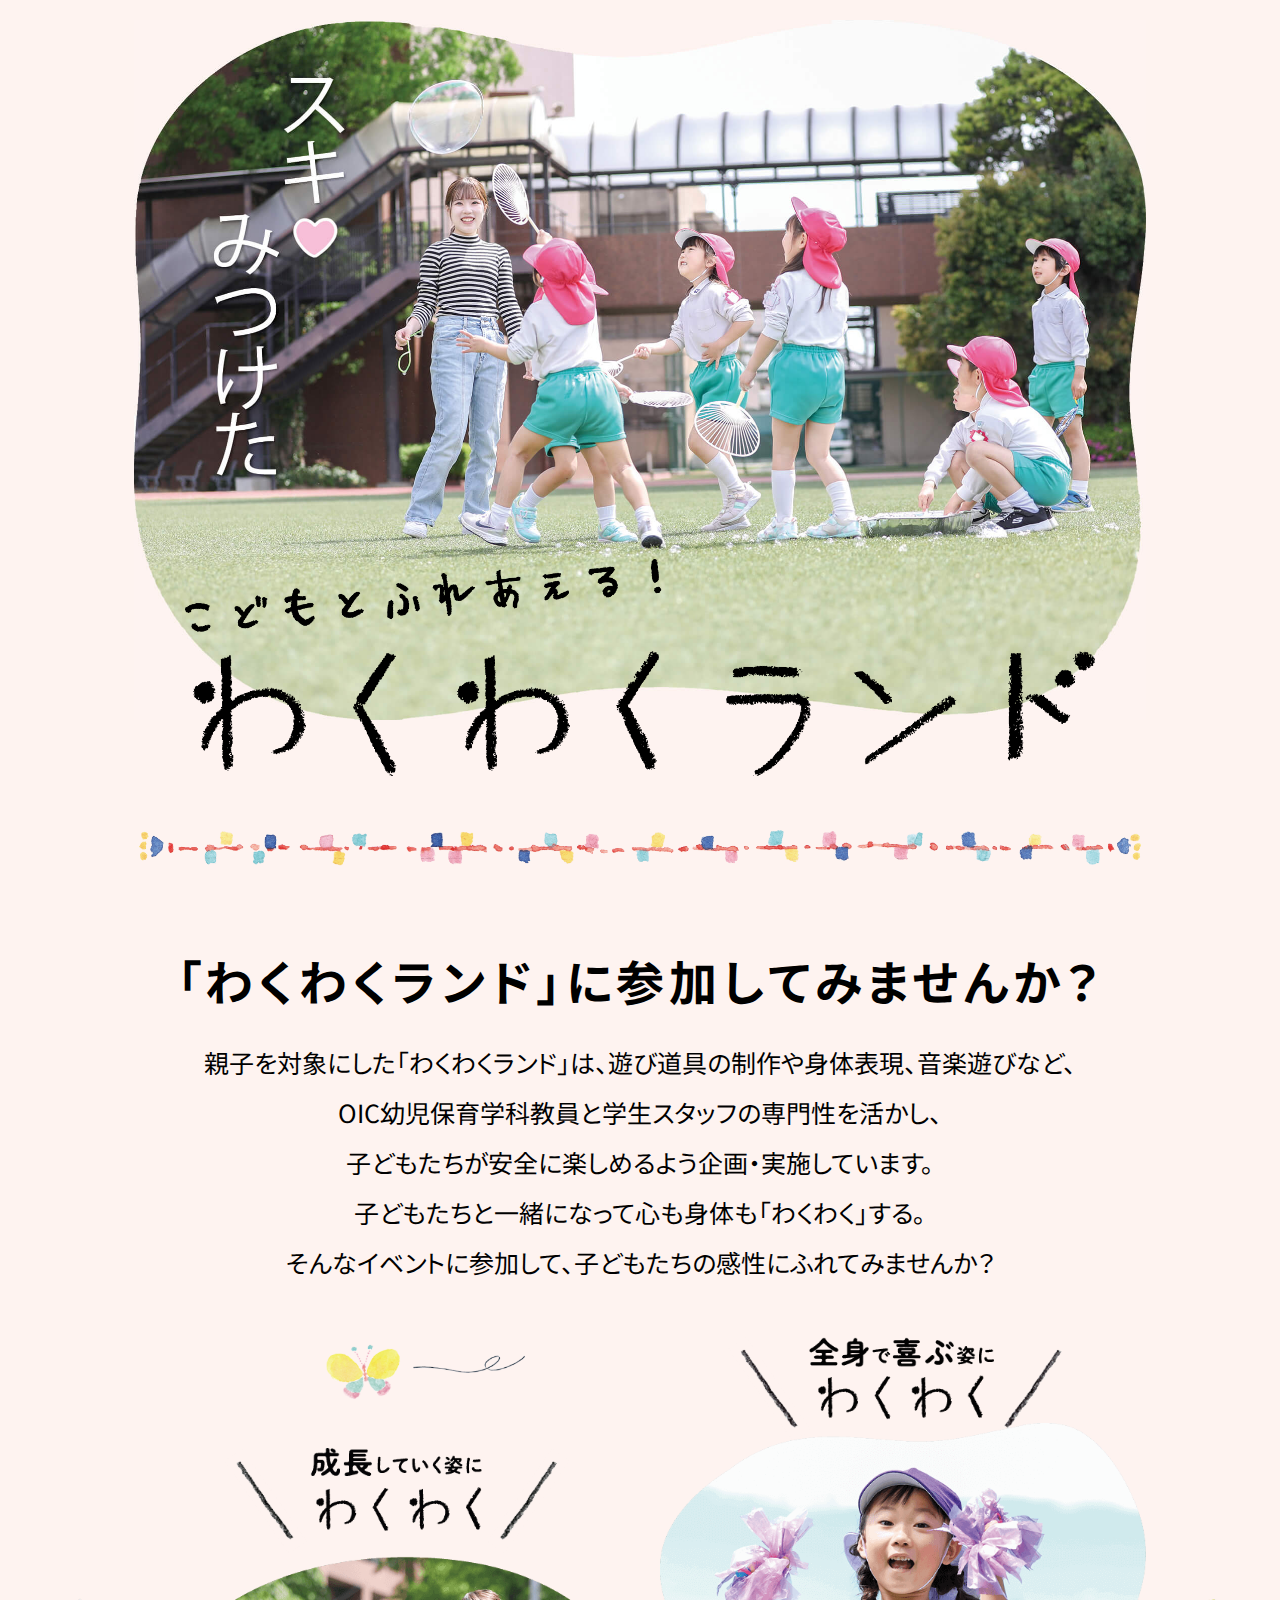
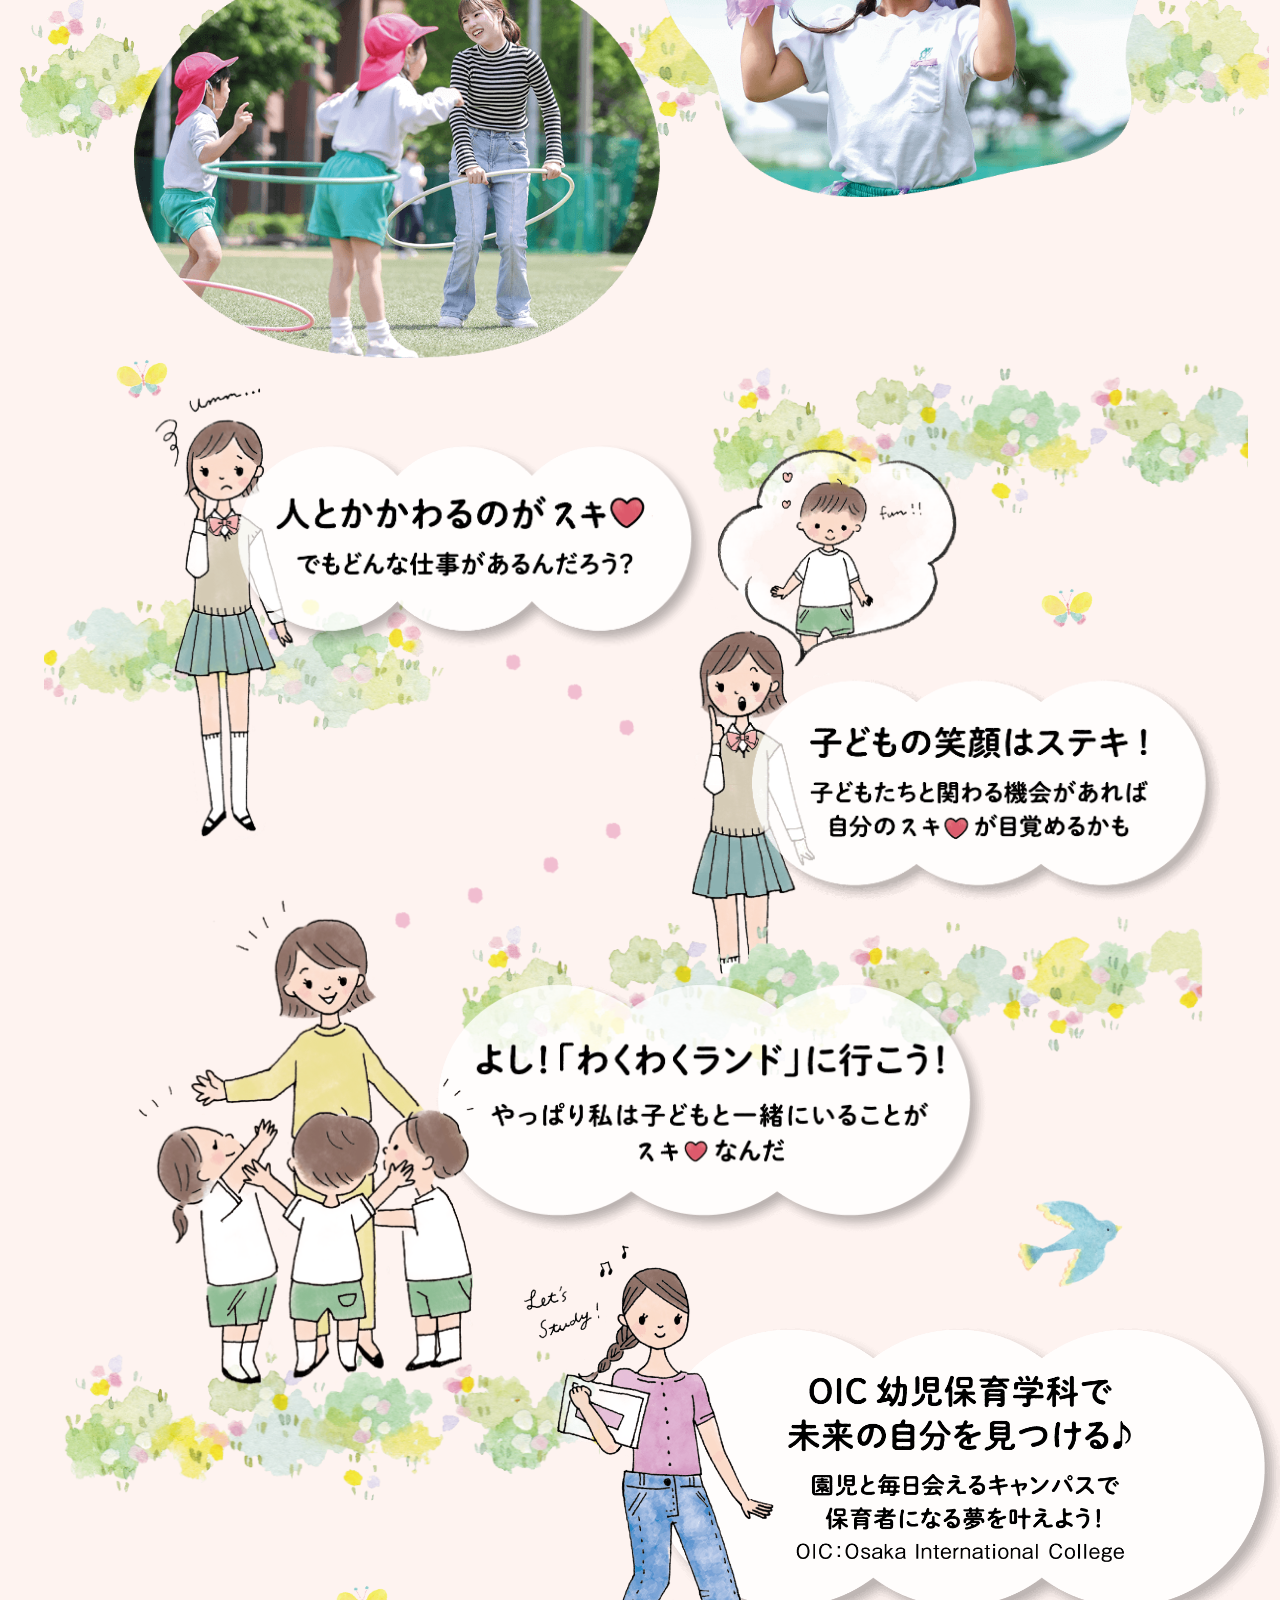
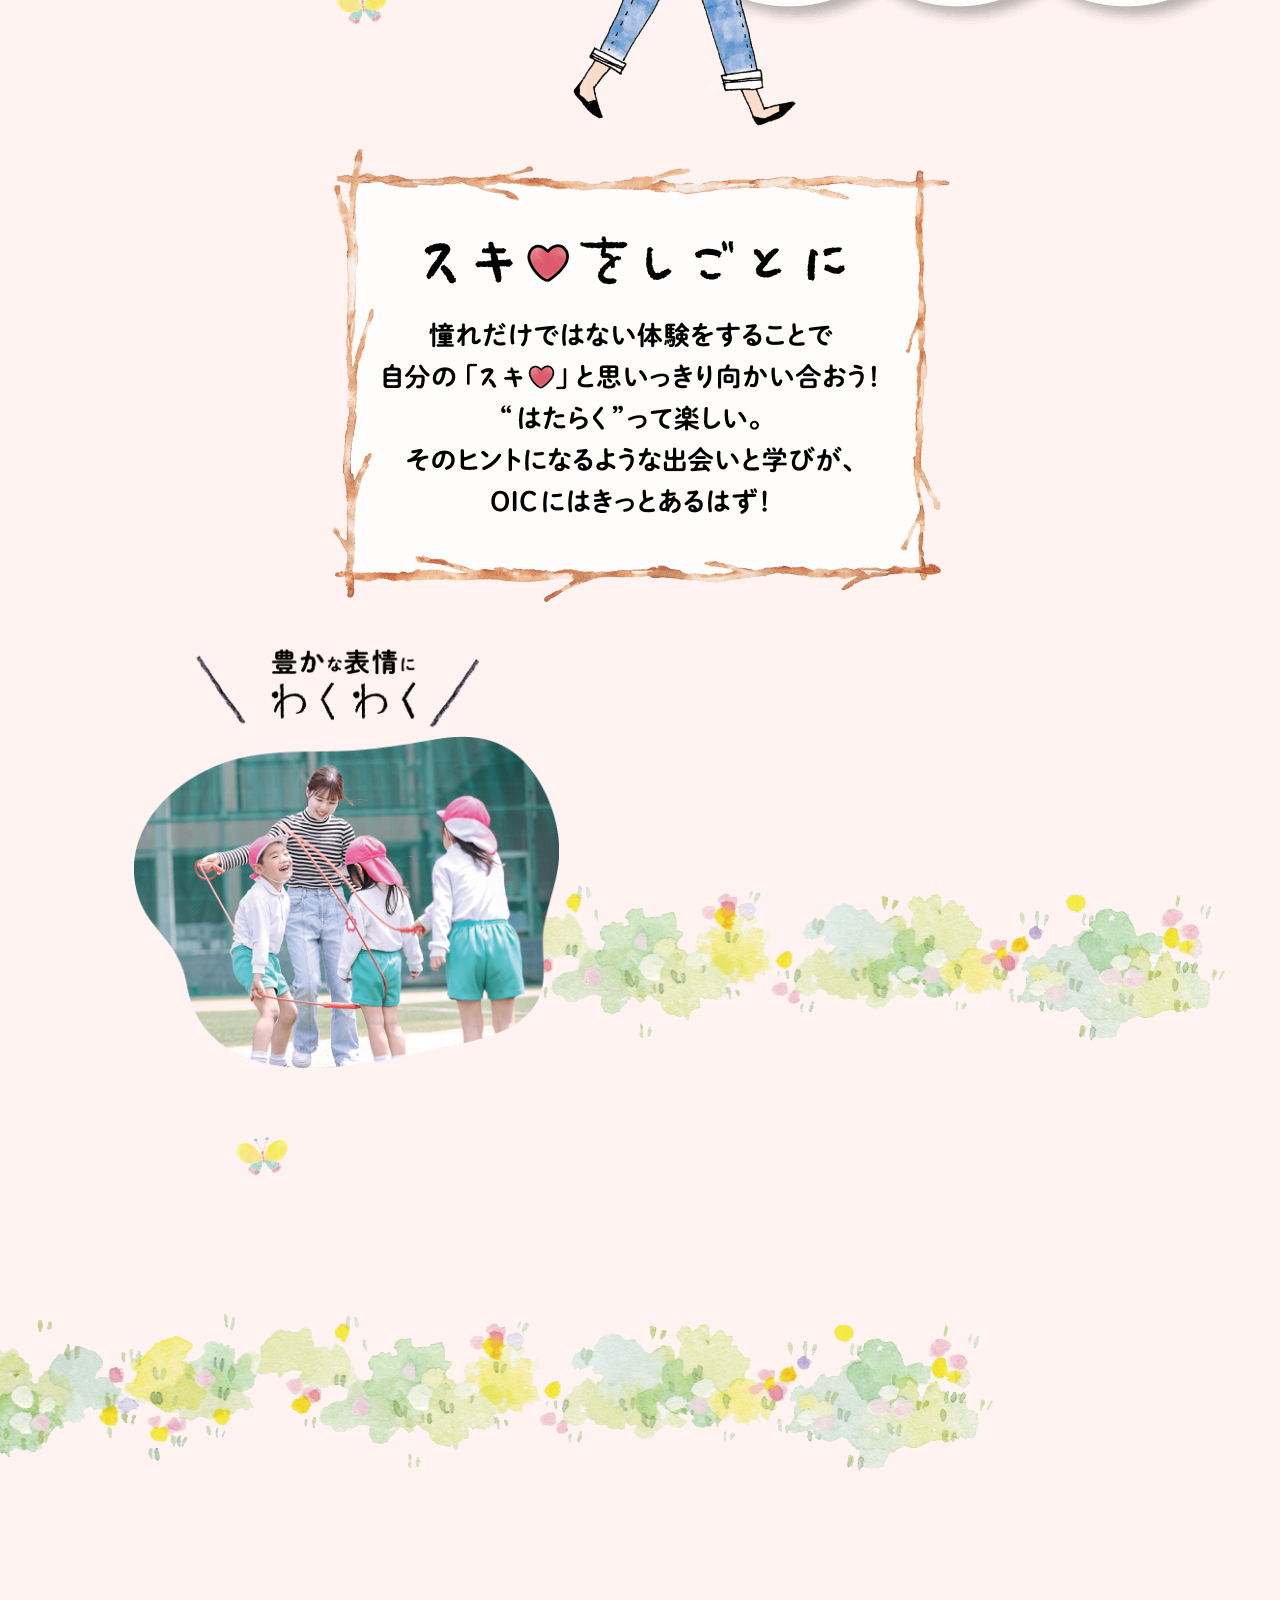
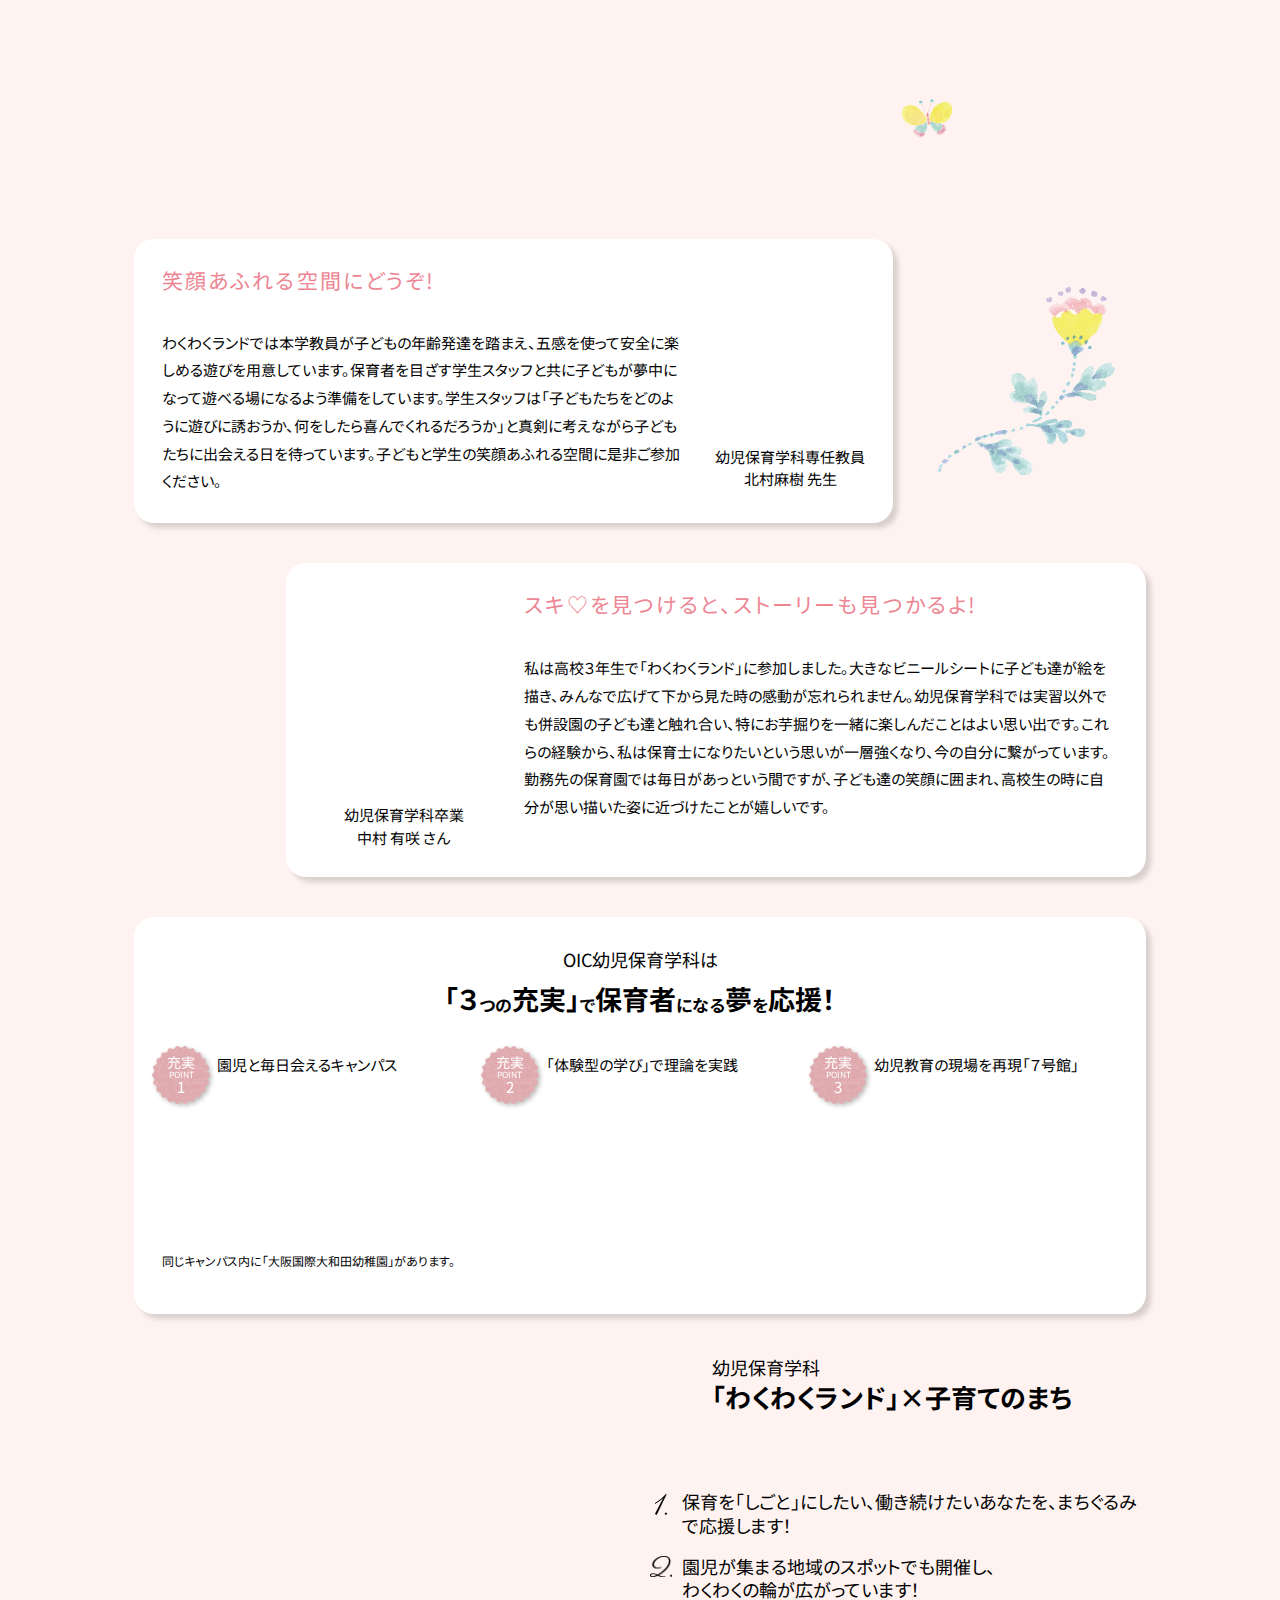
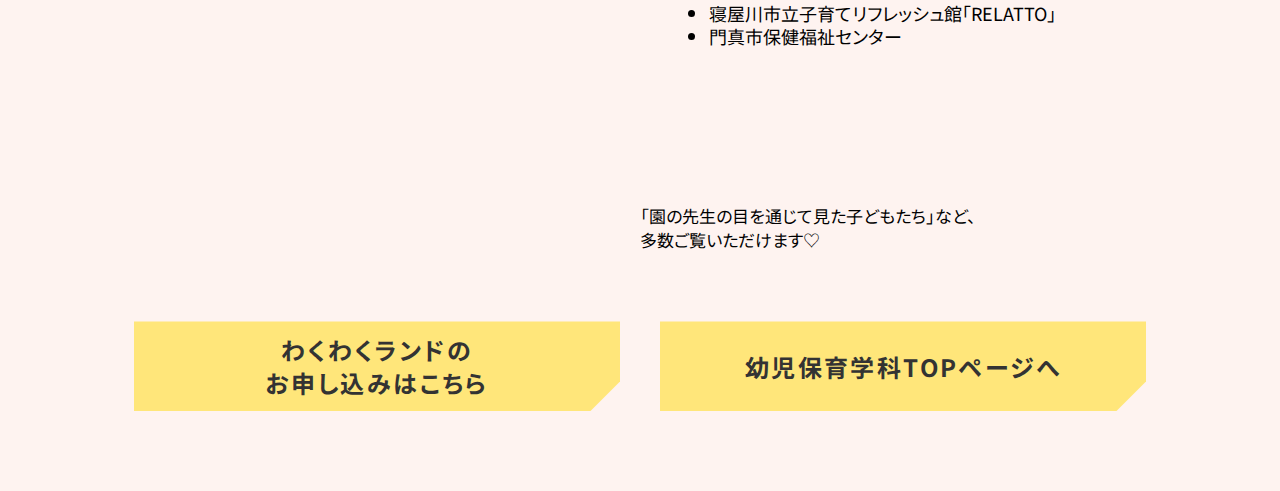
==== commit a5f43d33: "feat(wakuwaku)meta修正" ====
--- a/wakuwaku/index.html
+++ b/wakuwaku/index.html
@@ -3,8 +3,8 @@
 <head>
   <meta charset="UTF-8">
   <meta name="viewport" content="width=device-width, initial-scale=1.0">
-  <title>ベジキャンパス - 大阪国際大学</title>
-  <meta name="description" content="ベジキャンパスは大阪国際大学とカゴメが協働で取り組む、学生主導による若者の野菜不足の改善を目指すプログラムです。">
+  <title>わくわくランド - 大阪国際大学</title>
+  <meta name="description" content="親子を対象にした「わくわくランド」は、OIC幼児保育学科教員と学生スタッフの専門性を活かした企画を実施しています。">
   <!--  <script>-->
   <!--      (function (i, s, o, g, r, a, m) {-->
   <!--          i['GoogleAnalyticsObject'] = r;-->
@@ -39,14 +39,14 @@
   <!--  </script>-->
   <meta name="format-detection" content="telephone=no">
   <meta property="og:type" content="website">
-  <meta property="og:url" content="https://oiuvoice.com/vegecom/">
-  <meta property="og:image" content="https://oiuvoice.com/vegecom/images/ogp.jpg">
-  <meta property="og:site_name" content="ベジキャンパス - 大阪国際大学">
-  <meta property="og:title" content="ベジキャンパス - 大阪国際大学">
-  <meta property="og:description" content="ベジキャンパスは大阪国際大学とカゴメが協働で取り組む、学生主導による若者の野菜不足の改善を目指すプログラムです。">
+  <meta property="og:url" content="https://oiuvoice.com/wakuwaku/">
+  <meta property="og:image" content="https://oiuvoice.com/wakuwaku/images/ogp.jpg">
+  <meta property="og:site_name" content="わくわくランド - 大阪国際大学">
+  <meta property="og:title" content="わくわくランド - 大阪国際大学">
+  <meta property="og:description" content="親子を対象にした「わくわくランド」は、OIC幼児保育学科教員と学生スタッフの専門性を活かした企画を実施しています。">
   <meta name="twitter:card" content="summary_large_image">
-  <meta name="twitter:url" content="https://oiuvoice.com/vegecom">
-  <link rel="canonical" href="https://oiuvoice.com/vegecom">
+  <meta name="twitter:url" content="https://oiuvoice.com/wakuwaku">
+  <link rel="canonical" href="https://oiuvoice.com/wakuwaku">
   <link rel="icon" type="image/vnd.microsoft.icon" href="images/favicon.ico">
   <link rel="apple-touch-icon" href="images/apple-touch-icon.png">
   <link rel="preconnect" href="https://fonts.googleapis.com">
@@ -56,7 +56,7 @@
 </head>
 <body>
 <header class="l-header c-container p-key-visual">
-  <img src="images/main-visual.jpg" alt="ベジキャンパス" width="2014" height="1394" decoding="async"
+  <img src="images/main-visual.jpg" alt="スキみつけた" width="2014" height="1394" decoding="async"
        class="p-key-visual__image">
   <h1 class="p-key-visual__title">
     <img src="images/wakuwaku.png" alt="こどもとふれあえる！わくわくランド" width="1708" height="407" decoding="async">
--- a/wakuwaku/scss/css/style.min.css
+++ b/wakuwaku/scss/css/style.min.css
@@ -1 +1 @@
-@charset "UTF-8";:root{--base-gutter:20px;--break-sm:576px;--break-md:768px;--break-lg:1006px;--box-shadow:0 2px 3px rgba(0, 0, 0, .2);--contents-width:1012px;--color-font:#333333;--color-emphasis:#DB0A17;--color-accent:#00964D}*,::after,::before{box-sizing:border-box;background-repeat:no-repeat}::after,::before{text-decoration:inherit;vertical-align:inherit}:where(:root){cursor:default;line-height:1.5;overflow-wrap:break-word;-moz-tab-size:4;tab-size:4;-webkit-tap-highlight-color:transparent;-webkit-text-size-adjust:100%;text-size-adjust:100%}:where(body){margin:0}:where(h1){font-size:2em;margin:.67em 0}:where(dl,ol,ul) :where(dl,ol,ul){margin:0}:where(hr){color:inherit;height:0}:where(nav) :where(ol,ul){list-style-type:none;padding:0}:where(nav li)::before{content:"​";float:left}:where(pre){font-family:monospace,monospace;font-size:1em;overflow:auto}:where(abbr[title]){text-decoration:underline dotted}:where(b,strong){font-weight:bolder}:where(code,kbd,samp){font-family:monospace,monospace;font-size:1em}:where(small){font-size:80%}:where(audio,canvas,iframe,img,svg,video){vertical-align:middle}:where(iframe){border-style:none}:where(svg:not([fill])){fill:currentColor}:where(table){border-collapse:collapse;border-color:currentColor;text-indent:0}:where(button,input,select){margin:0}:where(button,[type=button i],[type=reset i],[type=submit i]){-webkit-appearance:button}:where(fieldset){border:1px solid #a0a0a0}:where(progress){vertical-align:baseline}:where(textarea){margin:0;resize:vertical}:where([type=search i]){-webkit-appearance:textfield;outline-offset:-2px}::-webkit-inner-spin-button,::-webkit-outer-spin-button{height:auto}::-webkit-input-placeholder{color:inherit;opacity:.54}::-webkit-search-decoration{-webkit-appearance:none}::-webkit-file-upload-button{-webkit-appearance:button;font:inherit}:where(dialog){background-color:#fff;border:solid;color:#000;height:-moz-fit-content;height:fit-content;left:0;margin:auto;padding:1em;position:absolute;right:0;width:-moz-fit-content;width:fit-content}:where(dialog:not([open])){display:none}:where(details>summary:first-of-type){display:list-item}:where([aria-busy=true i]){cursor:progress}:where([aria-disabled=true i],[disabled]){cursor:not-allowed}:where([aria-hidden=false i][hidden]){display:initial}:where([aria-hidden=false i][hidden]:not(:focus)){clip:rect(0,0,0,0);position:absolute}.u-emphasis{color:#db0a17}.u-hidden{display:none}@media screen and (min-width:768px){.u-visible--md{display:block}}.u-text-right{text-align:right}.u-text-left{text-align:left}.u-text-center{text-align:center}.u-mt-1{margin-top:var(--base-gutter)}@media screen and (min-width:1006px){:root{--box-shadow:3px 3px 4px rgba(0, 0, 0, .2)}}html{font-size:14px}body{font-family:"Noto Sans JP",sans-serif;font-feature-settings:"palt";line-height:1.85;background-color:#fef3f0}img{max-width:100%;height:auto;vertical-align:bottom}main{padding-top:var(--base-gutter);padding-bottom:var(--base-gutter)}h1,h2,strong{font-weight:400}strong{background:linear-gradient(transparent 60%,#ffe67a 60%,#ffe67a 90%,transparent 90%)}ol,ul{list-style:none}p{margin-top:1.5rem;margin-bottom:0}.lead{font-size:1.2rem}h1,h2{line-height:1.5}.signature,h3{font-size:1.5rem}h3{font-weight:400;line-height:1.3}h3>span{font-size:1rem}.signature{text-align:right;line-height:1.2}.signature>span{font-size:.9rem}@media screen and (min-width:1006px){.signature{font-size:1.1rem}.signature>span{font-size:.8rem}}figure,h1,h2,h3{margin:0}.c-container{max-width:calc(var(--contents-width) + var(--base-gutter)*2);padding:var(--base-gutter) var(--base-gutter);margin-left:auto;margin-right:auto}.c-container.is-border{position:relative}.c-container.is-border::before{position:absolute;top:0;left:var(--base-gutter);content:"";display:block;width:calc(100% - var(--base-gutter)*2);height:1px;background-color:var(--color-emphasis)}.c-fluid-container{margin-left:calc(50% - 50vw);margin-right:calc(50% - 50vw);padding-left:calc(50vw - 50%);padding-right:calc(50vw - 50%)}.c-section{overflow-x:hidden}.p-key-visual__title{width:90%;margin:-16%auto 0}.p-wakuwaku__title{letter-spacing:.1em;font-weight:700;font-size:clamp(29px,4.6vw,48px)}.p-wakuwaku__text{line-height:2;text-align:left;font-size:clamp(16px,2.7vw,25px)}@media screen and (min-width:768px){.p-wakuwaku__text{text-align:center}.p-wakuwaku__text>span{display:block}.p-wakuwaku__text>br{display:none}}.p-wakuwaku__images1{display:flex;margin-top:30px;background:url(../images/wakuwaku1-bg.png)no-repeat left -100px bottom 10px/auto 100px}@media screen and (min-width:576px){.p-wakuwaku__images1{background-position:center bottom 50px;background-size:auto 150px}}@media screen and (min-width:768px){.p-wakuwaku__images1{margin-top:50px}}@media screen and (min-width:1006px){.p-wakuwaku__images1{background-position:center bottom 180px;background-size:auto 190px}}.p-wakuwaku__images1>figure:nth-of-type(1){margin-right:-4%;padding-top:30%;background:url(../images/wakuwaku-butterfly.png)no-repeat center 15%/60%}@media screen and (min-width:1006px){.p-wakuwaku__images1>figure:nth-of-type(1){margin-right:0;padding-top:11%;background:url(../images/wakuwaku-butterfly.png)no-repeat 60% 1%/40%}}.p-wakuwaku__images1>figure:nth-of-type(2){margin-left:-4%}@media screen and (min-width:1006px){.p-wakuwaku__images1>figure:nth-of-type(2){margin-left:0}}.p-wakuwaku__images2{display:flex;flex-wrap:wrap;padding-top:20px;background-image:url(../images/recommend1-bg.png),url(../images/recommend2-bg.png),url(../images/recommend2-bg.png),url(../images/butterfly.png),url(../images/butterfly.png),url(../images/butterfly.png);background-position:left -70px top 17%,right -130px top 6%,left -190px bottom 8%,right 10%top,right 4%top 32%,left 6%bottom 3%;background-repeat:no-repeat;background-size:auto 100px,auto 100px,auto 100px,55px,49px,55px}@media screen and (min-width:576px){.p-wakuwaku__images2{background-position:left -10px top 18%,right -180px top 16%,left -20px bottom 12%,right 27%top,right 8%top 25%,left 7%bottom 5%}}@media screen and (min-width:768px){.p-wakuwaku__images2{background-image:url(../images/recommend1-bg.png),url(../images/recommend2-bg.png),url(../images/recommend2-bg.png),url(../images/butterfly.png),url(../images/butterfly.png),url(../images/butterfly.png),url(../images/wakuwaku3-bird.png);background-position:left -70px top 17%,right -180px top 16%,left -60px bottom 6%,right 27%top,right 8%top 25%,left 7%bottom 3%,right 10%bottom 26%;background-size:auto 150px,auto 150px,auto 150px,55px,49px,55px,130px}}@media screen and (min-width:1006px){.p-wakuwaku__images2{background-position:right calc(50vw + 190px) top 19%,left calc(50vw + 20px) top,right calc(50vw + 40px) bottom 19%,right calc(50vw + 470px) top,left calc(50vw + 400px) top 17%,right calc(50vw + 250px) bottom 9%,left calc(50vw + 360px) bottom 35%;background-size:auto 170px,auto 170px,auto 170px,55px,55px,55px,150px}}.p-wakuwaku__images2>figure:nth-of-type(1){flex-basis:95%;transform:translateX(-40px)}@media screen and (min-width:576px){.p-wakuwaku__images2>figure:nth-of-type(1){flex-basis:72%;transform:translateX(-50px)}}@media screen and (min-width:768px){.p-wakuwaku__images2>figure:nth-of-type(1){flex-basis:65%;transform:translateX(-30px)}}@media screen and (min-width:1006px){.p-wakuwaku__images2>figure:nth-of-type(1){flex-basis:60%;transform:translateX(-30px)}}.p-wakuwaku__images2>figure:nth-of-type(2){margin-left:calc(50% - 50vw);margin-top:-70%}.p-wakuwaku__images2>figure:nth-of-type(2) img{max-width:122%;transform:translateX(21%)}@media screen and (min-width:576px){.p-wakuwaku__images2>figure:nth-of-type(2){margin-top:-72%}.p-wakuwaku__images2>figure:nth-of-type(2) img{max-width:101%;transform:translateX(36%)}}@media screen and (min-width:768px){.p-wakuwaku__images2>figure:nth-of-type(2){margin-top:-36%}.p-wakuwaku__images2>figure:nth-of-type(2) img{max-width:87%;transform:translateX(16%)}}@media screen and (min-width:1006px){.p-wakuwaku__images2>figure:nth-of-type(2){margin-top:-50%;margin-left:0}.p-wakuwaku__images2>figure:nth-of-type(2) img{max-width:76%;transform:translateX(26%)}}.p-wakuwaku__images2>figure:nth-of-type(3){margin-top:-10%;transform:translateX(-18px);flex-basis:100%}.p-wakuwaku__images2>figure:nth-of-type(3) img{max-width:110%}@media screen and (min-width:576px){.p-wakuwaku__images2>figure:nth-of-type(3) img{max-width:100%}}@media screen and (min-width:768px){.p-wakuwaku__images2>figure:nth-of-type(3) img{max-width:96%}}@media screen and (min-width:1006px){.p-wakuwaku__images2>figure:nth-of-type(3){margin-top:-20%;transform:translateX(-80px)}.p-wakuwaku__images2>figure:nth-of-type(3) img{max-width:85%}}.p-wakuwaku__images2>figure:nth-of-type(4){transform:translateX(20%);flex-basis:100%}@media screen and (min-width:576px){.p-wakuwaku__images2>figure:nth-of-type(4) img{max-width:92%}}@media screen and (min-width:768px){.p-wakuwaku__images2>figure:nth-of-type(4){margin-top:-6%}.p-wakuwaku__images2>figure:nth-of-type(4) img{max-width:83%}}@media screen and (min-width:1006px){.p-wakuwaku__images2>figure:nth-of-type(4){margin-top:-18%;transform:translateX(25%)}.p-wakuwaku__images2>figure:nth-of-type(4) img{max-width:78%}}.p-wakuwaku__message{max-width:623px;margin-inline:auto}.p-wakuwaku__images3{margin-top:40px;background-image:url(../images/wakuwaku4-bg.png),url(../images/wakuwaku5-bg.png),url(../images/wakuwaku4-bg.png),url(../images/butterfly.png),url(../images/butterfly.png);background-position:left top 17%,right 120%top 46%,left 80%bottom 8%,right 17%top 2%,left bottom 34%;background-repeat:no-repeat;background-size:auto 120px,auto 120px,auto 150px,55px,55px}@media screen and (min-width:576px){.p-wakuwaku__images3{background-position:left -120px top 14%,right -490px top 47%,left -20px bottom 8%,right 17%top 2%,left bottom 34%;background-size:auto 190px,auto 190px,auto 190px,55px,55px}}@media screen and (min-width:768px){.p-wakuwaku__images3{background-image:url(../images/wakuwaku4-bg.png),url(../images/wakuwaku4-bg.png),url(../images/butterfly.png);background-position:right -20px top 32%,left bottom 10%,left 10%bottom 42%;background-size:auto 150px,auto 150px,55px}}@media screen and (min-width:1006px){.p-wakuwaku__images3{background-image:url(../images/wakuwaku4-bg.png),url(../images/wakuwaku6-bg.png),url(../images/butterfly.png);background-position:left calc(50vw - 120px) top 32%,right calc(50vw - 360px) bottom 10%,right calc(50vw + 350px) bottom 45%;background-size:auto 190px,auto 190px,55px}}.p-wakuwaku__images3>figure:nth-of-type(1){text-align:left}.p-wakuwaku__images3>figure:nth-of-type(1) img{max-width:55%}@media screen and (min-width:768px){.p-wakuwaku__images3>figure:nth-of-type(1) img{max-width:42%}}.p-wakuwaku__images3>figure:nth-of-type(2){margin-top:-25px;text-align:right}.p-wakuwaku__images3>figure:nth-of-type(2) img{max-width:55%}@media screen and (min-width:768px){.p-wakuwaku__images3>figure:nth-of-type(2){margin-top:-30%}.p-wakuwaku__images3>figure:nth-of-type(2) img{max-width:42%}}.p-wakuwaku__images3>figure:nth-of-type(3){margin-top:10px;text-align:left}.p-wakuwaku__images3>figure:nth-of-type(3) img{max-width:75%}@media screen and (min-width:576px){.p-wakuwaku__images3>figure:nth-of-type(3){margin-top:20px}}@media screen and (min-width:768px){.p-wakuwaku__images3>figure:nth-of-type(3) img{margin-top:-3%;margin-left:15%;max-width:50%}}@media screen and (min-width:1006px){.p-wakuwaku__images3>figure:nth-of-type(3){margin-top:-15px}}.p-message__title{margin-top:20px}.p-message__title>img{width:90%}@media screen and (min-width:768px){.p-message__title{background:url(../images/butterfly.png)no-repeat right 20%center/55px}.p-message__title>img{width:65%}}.p-message__item{display:flex;flex-direction:column;gap:20px;margin-top:30px;padding:2rem 1rem;border-radius:20px;background-color:#fff;font-size:15px;box-shadow:5px 5px 5px rgba(0,0,0,.15)}@media screen and (min-width:576px){.p-message__item{gap:30px;flex-direction:row;padding:2rem}}@media screen and (min-width:1006px){.p-message__item{margin-top:40px}}.p-message__item:nth-of-type(1)>.p-message__figure{min-width:110px;max-width:200px;margin-left:auto}@media screen and (min-width:768px){.p-message__item:nth-of-type(1)>.p-message__figure{min-width:150px}.p-message__item:nth-of-type(1){position:relative;width:75%}.p-message__item:nth-of-type(1)::after{position:absolute;top:50%;right:0;content:"";display:block;width:25%;aspect-ratio:1/1;background:url(../images/message1-bg.png)no-repeat center/contain;transform:translate(120%,-50%)}}@media screen and (min-width:576px){.p-message__item:nth-of-type(2){flex-direction:row-reverse;margin-left:auto}}@media screen and (min-width:768px){.p-message__item:nth-of-type(2){width:85%}}.p-message__item:nth-of-type(2)>.p-message__figure{min-width:160px;max-width:220px;margin-right:auto}@media screen and (min-width:576px){.p-message__item:nth-of-type(2)>.p-message__figure{background:#fff url(../images/message2-bg.png)no-repeat center bottom/120px}}@media screen and (min-width:768px){.p-message__item:nth-of-type(2)>.p-message__figure{min-width:180px;background-image:none}}.p-message__item-title{letter-spacing:.1em;color:#ee8593}@media screen and (min-width:1006px){.p-message__item-title>br{display:none}}.p-message__item-hr{display:block;margin-top:10px}.p-message__figcaption{margin-top:5px;text-align:center;line-height:1.5;font-size:11px}@media screen and (min-width:768px){.p-message__figcaption{font-size:15px}}.p-message__item-text{margin-top:10px}@media screen and (min-width:768px){.p-wakuwaku-land{display:flex;gap:20px}.p-wakuwaku-land>div{width:50%;min-width:50%}}.p-wakuwaku-land__title{display:flex;align-items:center;line-height:1.3;font-size:min(5vw,26px);font-weight:700}@media screen and (min-width:768px){.p-wakuwaku-land__title{font-size:min(2.6vw,26px)}}.p-wakuwaku-land__icon{width:62px;margin-right:10px}.p-wakuwaku-land__sub-title{display:block;font-size:18px;font-weight:400}.p-wakuwaku-land__list{padding:0;line-height:1.3}@media screen and (min-width:576px){.p-wakuwaku-land__list{padding:0 .5em;font-size:18px}}.p-wakuwaku-land__item{display:flex;gap:10px}.p-wakuwaku-land__item::before{content:"";display:block}.p-wakuwaku-land__item.p-wakuwaku-land__item{margin-top:1em}.p-wakuwaku-land__item:nth-of-type(1)::before{margin-top:4px;min-width:23px;height:21px;background:url(../images/wakuwaku-land-1.png)no-repeat center/contain}.p-wakuwaku-land__item:nth-of-type(2)::before{margin-top:1px;min-width:23px;height:21px;background:url(../images/wakuwaku-land-2.png)no-repeat center/contain}.p-wakuwaku-land__hr{vertical-align:baseline}.p-wakuwaku-land__sub-list{padding-left:1.5em}.p-wakuwaku-land__sub-item{list-style-type:disc}.p-wakuwaku-land__information{margin-top:4em;font-size:17px;text-align:center}.p-wakuwaku-land__information>p{margin-top:.5em}@media screen and (min-width:768px){.p-wakuwaku-land__information{margin-top:1em;text-align:left}.p-wakuwaku-land__information>p{margin-top:1em;line-height:1.4}}.p-fullness{margin-top:30px;padding:2rem 1rem;border-radius:20px;background-color:#fff;box-shadow:5px 5px 5px rgba(0,0,0,.15)}@media screen and (min-width:1006px){.p-fullness{margin-top:40px}}.p-fullness__title{text-align:center}.p-fullness__sub-title{font-size:18px}.p-fullness__title--main{display:block;margin-top:8px;font-weight:700;font-size:min(3.6vw,17px)}.p-fullness__title--main>span{font-size:min(5.3vw,27px);vertical-align:bottom}.p-fullness__badge{display:flex;flex-direction:column;align-items:center;justify-content:center;width:58px;height:58px;background:url(../images/point-bg.png)no-repeat center/contain;filter:drop-shadow(2px 2px 2px rgba(0,0,0,.25))}.p-fullness__badge>span{display:block;color:#fff;line-height:1}.p-fullness__badge>span:nth-of-type(1){font-size:14px}.p-fullness__badge>span:nth-of-type(2){font-size:10px;transform:scale(.85);transform-origin:bottom}.p-fullness__badge>span:nth-of-type(3){font-size:15px}.p-fullness__list{margin-top:30px;padding-left:0}@media screen and (min-width:1006px){.p-fullness__list{display:grid;grid-template-columns:repeat(3,1fr);align-items:flex-start;gap:30px;padding:0 1rem}}.p-fullness__item{display:grid;padding-left:20px;grid-template:auto 1fr/65px 1fr;grid-template-areas:"badge title""image image";gap:6px}@media screen and (min-width:576px){.p-fullness__item{grid-template:1fr/1fr 65px 1fr;grid-template-areas:"image badge title";align-items:center;gap:15px}}@media screen and (min-width:1006px){.p-fullness__item{grid-template:auto 1fr/65px 1fr;grid-template-areas:"badge title""image image";gap:0;padding-left:0}}.p-fullness__item+.p-fullness__item{margin-top:15px}@media screen and (min-width:1006px){.p-fullness__item+.p-fullness__item{margin-top:0}}.p-fullness__item:nth-of-type(1){grid-template:auto auto 1fr/65px 1fr;grid-template-areas:"badge title""badge note""image image"}@media screen and (min-width:576px){.p-fullness__item:nth-of-type(1){grid-template:1fr/1fr 65px 1fr;grid-template-areas:"image badge title"}.p-fullness__item:nth-of-type(1) .p-fullness__item-title{margin:0}.p-fullness__item:nth-of-type(1) .p-fullness__note{grid-area:title;padding-right:1em;transform:translateY(4em)}}@media screen and (min-width:1006px){.p-fullness__item:nth-of-type(1){grid-template:auto 1fr auto/65px 1fr;grid-template-areas:"badge title""image image""note note";gap:0}.p-fullness__item:nth-of-type(1) .p-fullness__item-title{margin:0 0 1.33em -10px}.p-fullness__item:nth-of-type(1) .p-fullness__note{grid-area:note;margin-top:5px;padding:0;transform:none}}.p-fullness__item .p-fullness__badge{grid-area:badge}@media screen and (min-width:1006px){.p-fullness__item .p-fullness__badge{margin-left:-10px}}.p-fullness__item .p-fullness__item-title{grid-area:title;font-size:15px}@media screen and (min-width:1006px){.p-fullness__item .p-fullness__item-title{margin-left:-10px;margin-top:0;font-weight:400}}.p-fullness__item .p-fullness__note{grid-area:note;margin-top:-20px;font-size:12px}.p-fullness__item .p-fullness__image{grid-area:image}@media screen and (min-width:1006px){.p-fullness__item .p-fullness__image{margin-top:-22px}}.p-footer>.c-container{padding-top:0}@media screen and (min-width:768px){.p-footer>.c-container{padding-top:calc(var(--base-gutter)*1.5);padding-bottom:calc(var(--base-gutter)*4)}}.p-attention{margin-top:0;font-size:12px}.c-cta-button{display:flex;max-width:320px;height:90px;justify-content:center;align-items:center;margin:var(--base-gutter) auto 0;padding:.5em 1em;color:var(--color-font);background-color:#ffe67a;line-height:1.4;text-align:center;text-decoration:none;font-weight:700;font-size:18px;letter-spacing:.1em;clip-path:polygon(0 0,100%0,100% calc(100% - 20px),calc(100% - 20px) 100%,0 100%)}@media screen and (min-width:768px){.c-cta-button{max-width:calc((100% - var(--base-gutter)*2)/2);width:calc((100% - var(--base-gutter)*2)/2);margin:0;font-size:20px;clip-path:polygon(0 0,100%0,100% calc(100% - 30px),calc(100% - 30px) 100%,0 100%);transition:filter .3s ease-in-out}.c-cta-button:hover{filter:brightness(.8)}}@media screen and (min-width:1006px){.c-cta-button{font-size:24px}}.c-cta-button+.c-cta-button{margin-top:calc(var(--base-gutter)*1.5)}@media screen and (min-width:768px){.c-cta-button+.c-cta-button{margin-top:0}.p-cta{display:flex;flex-wrap:wrap;justify-content:center;gap:calc(var(--base-gutter)*2)}}+@charset "UTF-8";:root{--base-gutter:20px;--break-sm:576px;--break-md:768px;--break-lg:1006px;--box-shadow:0 2px 3px rgba(0, 0, 0, .2);--contents-width:1012px;--color-font:#333333;--color-emphasis:#DB0A17;--color-accent:#00964D}*,::after,::before{box-sizing:border-box;background-repeat:no-repeat}::after,::before{text-decoration:inherit;vertical-align:inherit}:where(:root){cursor:default;line-height:1.5;overflow-wrap:break-word;-moz-tab-size:4;tab-size:4;-webkit-tap-highlight-color:transparent;-webkit-text-size-adjust:100%;text-size-adjust:100%}:where(body){margin:0}:where(h1){font-size:2em;margin:.67em 0}:where(dl,ol,ul) :where(dl,ol,ul){margin:0}:where(hr){color:inherit;height:0}:where(nav) :where(ol,ul){list-style-type:none;padding:0}:where(nav li)::before{content:"​";float:left}:where(pre){font-family:monospace,monospace;font-size:1em;overflow:auto}:where(abbr[title]){text-decoration:underline dotted}:where(b,strong){font-weight:bolder}:where(code,kbd,samp){font-family:monospace,monospace;font-size:1em}:where(small){font-size:80%}:where(audio,canvas,iframe,img,svg,video){vertical-align:middle}:where(iframe){border-style:none}:where(svg:not([fill])){fill:currentColor}:where(table){border-collapse:collapse;border-color:currentColor;text-indent:0}:where(button,input,select){margin:0}:where(button,[type=button i],[type=reset i],[type=submit i]){-webkit-appearance:button}:where(fieldset){border:1px solid #a0a0a0}:where(progress){vertical-align:baseline}:where(textarea){margin:0;resize:vertical}:where([type=search i]){-webkit-appearance:textfield;outline-offset:-2px}::-webkit-inner-spin-button,::-webkit-outer-spin-button{height:auto}::-webkit-input-placeholder{color:inherit;opacity:.54}::-webkit-search-decoration{-webkit-appearance:none}::-webkit-file-upload-button{-webkit-appearance:button;font:inherit}:where(dialog){background-color:#fff;border:solid;color:#000;height:-moz-fit-content;height:fit-content;left:0;margin:auto;padding:1em;position:absolute;right:0;width:-moz-fit-content;width:fit-content}:where(dialog:not([open])){display:none}:where(details>summary:first-of-type){display:list-item}:where([aria-busy=true i]){cursor:progress}:where([aria-disabled=true i],[disabled]){cursor:not-allowed}:where([aria-hidden=false i][hidden]){display:initial}:where([aria-hidden=false i][hidden]:not(:focus)){clip:rect(0,0,0,0);position:absolute}.u-emphasis{color:#db0a17}.u-hidden{display:none}@media screen and (min-width:768px){.u-visible--md{display:block}}.u-text-right{text-align:right}.u-text-left{text-align:left}.u-text-center{text-align:center}.u-mt-1{margin-top:var(--base-gutter)}@media screen and (min-width:1006px){:root{--box-shadow:3px 3px 4px rgba(0, 0, 0, .2)}}html{font-size:14px}body{font-family:"Noto Sans JP",sans-serif;font-feature-settings:"palt";line-height:1.85;background-color:#fef3f0}img{max-width:100%;height:auto;vertical-align:bottom}main{padding-top:var(--base-gutter);padding-bottom:var(--base-gutter)}h1,h2,strong{font-weight:400}strong{background:linear-gradient(transparent 60%,#ffe67a 60%,#ffe67a 90%,transparent 90%)}ol,ul{list-style:none}p{margin-top:1.5rem;margin-bottom:0}.lead{font-size:1.2rem}h1,h2{line-height:1.5}.signature,h3{font-size:1.5rem}h3{font-weight:400;line-height:1.3}h3>span{font-size:1rem}.signature{text-align:right;line-height:1.2}.signature>span{font-size:.9rem}@media screen and (min-width:1006px){.signature{font-size:1.1rem}.signature>span{font-size:.8rem}}figure,h1,h2,h3{margin:0}.c-container{max-width:calc(var(--contents-width) + var(--base-gutter)*2);padding:var(--base-gutter) var(--base-gutter);margin-left:auto;margin-right:auto}.c-container.is-border{position:relative}.c-container.is-border::before{position:absolute;top:0;left:var(--base-gutter);content:"";display:block;width:calc(100% - var(--base-gutter)*2);height:1px;background-color:var(--color-emphasis)}.c-fluid-container{margin-left:calc(50% - 50vw);margin-right:calc(50% - 50vw);padding-left:calc(50vw - 50%);padding-right:calc(50vw - 50%)}.c-section{overflow-x:hidden}.p-key-visual__title{width:90%;margin:-16%auto 0}.p-wakuwaku__title{letter-spacing:.1em;font-weight:700;font-size:clamp(29px,4.6vw,48px)}.p-wakuwaku__text{line-height:2;text-align:left;font-size:clamp(16px,2.7vw,25px)}@media screen and (min-width:768px){.p-wakuwaku__text{text-align:center}.p-wakuwaku__text>span{display:block}.p-wakuwaku__text>br{display:none}}.p-wakuwaku__images1{display:flex;margin-top:30px;background:url(../images/wakuwaku1-bg.png)no-repeat left -100px bottom 10px/auto 100px}@media screen and (min-width:576px){.p-wakuwaku__images1{background-position:center bottom 50px;background-size:auto 150px}}@media screen and (min-width:768px){.p-wakuwaku__images1{margin-top:50px}}@media screen and (min-width:1006px){.p-wakuwaku__images1{background-position:center bottom 180px;background-size:auto 190px}}.p-wakuwaku__images1>figure:nth-of-type(1){margin-right:-4%;padding-top:30%;background:url(../images/wakuwaku-butterfly.png)no-repeat center 15%/60%}@media screen and (min-width:1006px){.p-wakuwaku__images1>figure:nth-of-type(1){margin-right:0;padding-top:11%;background:url(../images/wakuwaku-butterfly.png)no-repeat 60% 1%/40%}}.p-wakuwaku__images1>figure:nth-of-type(2){margin-left:-4%}@media screen and (min-width:1006px){.p-wakuwaku__images1>figure:nth-of-type(2){margin-left:0}}.p-wakuwaku__images2{display:flex;flex-wrap:wrap;padding-top:20px;background-image:url(../images/recommend1-bg.png),url(../images/recommend2-bg.png),url(../images/recommend2-bg.png),url(../images/butterfly.png),url(../images/butterfly.png),url(../images/butterfly.png);background-position:left -70px top 17%,right -130px top 6%,left -190px bottom 8%,right 10%top,right 4%top 32%,left 6%bottom 3%;background-repeat:no-repeat;background-size:auto 100px,auto 100px,auto 100px,55px,49px,55px}@media screen and (min-width:576px){.p-wakuwaku__images2{background-position:left -10px top 18%,right -180px top 16%,left -20px bottom 12%,right 27%top,right 8%top 25%,left 7%bottom 5%}}@media screen and (min-width:768px){.p-wakuwaku__images2{background-image:url(../images/recommend1-bg.png),url(../images/recommend2-bg.png),url(../images/recommend2-bg.png),url(../images/butterfly.png),url(../images/butterfly.png),url(../images/butterfly.png),url(../images/wakuwaku3-bird.png);background-position:left -70px top 17%,right -180px top 16%,left -60px bottom 6%,right 27%top,right 8%top 25%,left 7%bottom 3%,right 10%bottom 26%;background-size:auto 150px,auto 150px,auto 150px,55px,49px,55px,130px}}@media screen and (min-width:1006px){.p-wakuwaku__images2{background-position:right calc(50vw + 190px) top 19%,left calc(50vw + 20px) top,right calc(50vw + 40px) bottom 19%,right calc(50vw + 470px) top,left calc(50vw + 400px) top 17%,right calc(50vw + 250px) bottom 9%,left calc(50vw + 360px) bottom 35%;background-size:auto 170px,auto 170px,auto 170px,55px,55px,55px,150px}}.p-wakuwaku__images2>figure:nth-of-type(1){flex-basis:95%;transform:translateX(-40px)}.p-wakuwaku__images2>figure:nth-of-type(1)::before{content:"";display:block;position:absolute;top:30%;left:44%;width:70px;height:60px;background:url(../images/recommend-step2.png)no-repeat center/contain;z-index:1}@media screen and (min-width:576px){.p-wakuwaku__images2>figure:nth-of-type(1)::before{top:38%;left:62%;width:100px;height:70px}}@media screen and (min-width:768px){.p-wakuwaku__images2>figure:nth-of-type(1)::before{top:64%;left:56%;width:100px;height:70px}}@media screen and (min-width:1006px){.p-wakuwaku__images2>figure:nth-of-type(1)::before{top:49%;left:65%;width:140px;height:100px}}@media screen and (min-width:576px){.p-wakuwaku__images2>figure:nth-of-type(1){flex-basis:72%;transform:translateX(-50px)}}@media screen and (min-width:768px){.p-wakuwaku__images2>figure:nth-of-type(1){flex-basis:65%;transform:translateX(-30px)}}@media screen and (min-width:1006px){.p-wakuwaku__images2>figure:nth-of-type(1){flex-basis:60%;transform:translateX(-30px)}}.p-wakuwaku__images2>figure:nth-of-type(2){margin-left:calc(50% - 50vw);margin-top:-70%;position:relative}.p-wakuwaku__images2>figure:nth-of-type(2)::before{content:"";display:block;position:absolute;bottom:10%;left:17%;width:110px;height:60px;background:url(../images/recommend-step3.png)no-repeat center/contain;z-index:1}@media screen and (min-width:576px){.p-wakuwaku__images2>figure:nth-of-type(2)::before{bottom:15%;left:27%;width:160px;height:80px}}@media screen and (min-width:1006px){.p-wakuwaku__images2>figure:nth-of-type(2)::before{bottom:23%;left:25%;width:240px;height:120px}}.p-wakuwaku__images2>figure:nth-of-type(2) img{max-width:122%;transform:translateX(21%)}@media screen and (min-width:576px){.p-wakuwaku__images2>figure:nth-of-type(2){margin-top:-72%}.p-wakuwaku__images2>figure:nth-of-type(2) img{max-width:101%;transform:translateX(36%)}}@media screen and (min-width:768px){.p-wakuwaku__images2>figure:nth-of-type(2){margin-top:-36%}.p-wakuwaku__images2>figure:nth-of-type(2) img{max-width:87%;transform:translateX(16%)}}@media screen and (min-width:1006px){.p-wakuwaku__images2>figure:nth-of-type(2){margin-top:-50%;margin-left:0}.p-wakuwaku__images2>figure:nth-of-type(2) img{max-width:76%;transform:translateX(26%)}}.p-wakuwaku__images2>figure:nth-of-type(3){margin-top:-10%;transform:translateX(-18px);flex-basis:100%}.p-wakuwaku__images2>figure:nth-of-type(3) img{max-width:110%}@media screen and (min-width:576px){.p-wakuwaku__images2>figure:nth-of-type(3) img{max-width:100%}}@media screen and (min-width:768px){.p-wakuwaku__images2>figure:nth-of-type(3) img{max-width:96%}}@media screen and (min-width:1006px){.p-wakuwaku__images2>figure:nth-of-type(3){margin-top:-20%;transform:translateX(-80px)}.p-wakuwaku__images2>figure:nth-of-type(3) img{max-width:85%}}.p-wakuwaku__images2>figure:nth-of-type(4){transform:translateX(20%);flex-basis:100%;position:relative}.p-wakuwaku__images2>figure:nth-of-type(4)::before{content:"";display:block;position:absolute;right:100%;width:40px;height:50px;background:url(../images/recommend-step4.png)no-repeat center/contain}@media screen and (min-width:576px){.p-wakuwaku__images2>figure:nth-of-type(4)::before{right:96%;width:70px;height:80px;content:none}.p-wakuwaku__images2>figure:nth-of-type(4) img{max-width:92%}}@media screen and (min-width:768px){.p-wakuwaku__images2>figure:nth-of-type(4){margin-top:-6%}.p-wakuwaku__images2>figure:nth-of-type(4) img{max-width:83%}}@media screen and (min-width:1006px){.p-wakuwaku__images2>figure:nth-of-type(4){margin-top:-18%;transform:translateX(25%)}.p-wakuwaku__images2>figure:nth-of-type(4) img{max-width:78%}}.p-wakuwaku__message{max-width:623px;margin-inline:auto}.p-wakuwaku__images3{margin-top:40px;background-image:url(../images/wakuwaku4-bg.png),url(../images/wakuwaku5-bg.png),url(../images/wakuwaku4-bg.png),url(../images/butterfly.png),url(../images/butterfly.png);background-position:left top 17%,right 120%top 46%,left 80%bottom 8%,right 17%top 2%,left bottom 34%;background-repeat:no-repeat;background-size:auto 120px,auto 120px,auto 150px,55px,55px}@media screen and (min-width:576px){.p-wakuwaku__images3{background-position:left -120px top 14%,right -490px top 47%,left -20px bottom 8%,right 17%top 2%,left bottom 34%;background-size:auto 190px,auto 190px,auto 190px,55px,55px}}@media screen and (min-width:768px){.p-wakuwaku__images3{background-image:url(../images/wakuwaku4-bg.png),url(../images/wakuwaku4-bg.png),url(../images/butterfly.png);background-position:right -20px top 32%,left bottom 10%,left 10%bottom 42%;background-size:auto 150px,auto 150px,55px}}@media screen and (min-width:1006px){.p-wakuwaku__images3{background-image:url(../images/wakuwaku4-bg.png),url(../images/wakuwaku6-bg.png),url(../images/butterfly.png);background-position:left calc(50vw - 120px) top 32%,right calc(50vw - 360px) bottom 10%,right calc(50vw + 350px) bottom 45%;background-size:auto 190px,auto 190px,55px}}.p-wakuwaku__images3>figure:nth-of-type(1){text-align:left}.p-wakuwaku__images3>figure:nth-of-type(1) img{max-width:55%}@media screen and (min-width:768px){.p-wakuwaku__images3>figure:nth-of-type(1) img{max-width:42%}}.p-wakuwaku__images3>figure:nth-of-type(2){margin-top:-25px;text-align:right}.p-wakuwaku__images3>figure:nth-of-type(2) img{max-width:55%}@media screen and (min-width:768px){.p-wakuwaku__images3>figure:nth-of-type(2){margin-top:-30%}.p-wakuwaku__images3>figure:nth-of-type(2) img{max-width:42%}}.p-wakuwaku__images3>figure:nth-of-type(3){margin-top:10px;text-align:left}.p-wakuwaku__images3>figure:nth-of-type(3) img{max-width:75%}@media screen and (min-width:576px){.p-wakuwaku__images3>figure:nth-of-type(3){margin-top:20px}}@media screen and (min-width:768px){.p-wakuwaku__images3>figure:nth-of-type(3) img{margin-top:-3%;margin-left:15%;max-width:50%}}@media screen and (min-width:1006px){.p-wakuwaku__images3>figure:nth-of-type(3){margin-top:-15px}}.p-message__title{margin-top:20px}.p-message__title>img{width:90%}@media screen and (min-width:768px){.p-message__title{background:url(../images/butterfly.png)no-repeat right 20%center/55px}.p-message__title>img{width:65%}}.p-message__item{display:flex;flex-direction:column;gap:20px;margin-top:30px;padding:2rem 1rem;border-radius:20px;background-color:#fff;font-size:15px;box-shadow:5px 5px 5px rgba(0,0,0,.15)}@media screen and (min-width:576px){.p-message__item{gap:30px;flex-direction:row;padding:2rem}}@media screen and (min-width:1006px){.p-message__item{margin-top:40px}}.p-message__item:nth-of-type(1)>.p-message__figure{min-width:110px;max-width:200px;margin-left:auto}@media screen and (min-width:768px){.p-message__item:nth-of-type(1)>.p-message__figure{min-width:150px}.p-message__item:nth-of-type(1){position:relative;width:75%}.p-message__item:nth-of-type(1)::after{position:absolute;top:50%;right:0;content:"";display:block;width:25%;aspect-ratio:1/1;background:url(../images/message1-bg.png)no-repeat center/contain;transform:translate(120%,-50%)}}@media screen and (min-width:576px){.p-message__item:nth-of-type(2){flex-direction:row-reverse;margin-left:auto}}@media screen and (min-width:768px){.p-message__item:nth-of-type(2){width:85%}}.p-message__item:nth-of-type(2)>.p-message__figure{min-width:160px;max-width:220px;margin-right:auto}@media screen and (min-width:576px){.p-message__item:nth-of-type(2)>.p-message__figure{background:#fff url(../images/message2-bg.png)no-repeat center bottom/120px}}@media screen and (min-width:768px){.p-message__item:nth-of-type(2)>.p-message__figure{min-width:180px;background-image:none}}.p-message__item-title{letter-spacing:.1em;color:#ee8593}@media screen and (min-width:1006px){.p-message__item-title>br{display:none}}.p-message__item-hr{display:block;margin-top:10px}.p-message__figcaption{margin-top:5px;text-align:center;line-height:1.5;font-size:11px}@media screen and (min-width:768px){.p-message__figcaption{font-size:15px}}.p-message__item-text{margin-top:10px}@media screen and (min-width:768px){.p-wakuwaku-land{display:flex;gap:20px}.p-wakuwaku-land>div{width:50%;min-width:50%}}.p-wakuwaku-land__title{display:flex;align-items:center;line-height:1.3;font-size:min(5vw,26px);font-weight:700}@media screen and (min-width:768px){.p-wakuwaku-land__title{font-size:min(2.6vw,26px)}}.p-wakuwaku-land__icon{width:62px;margin-right:10px}.p-wakuwaku-land__sub-title{display:block;font-size:18px;font-weight:400}.p-wakuwaku-land__list{padding:0;line-height:1.3}@media screen and (min-width:576px){.p-wakuwaku-land__list{padding:0 .5em;font-size:18px}}.p-wakuwaku-land__item{display:flex;gap:10px}.p-wakuwaku-land__item::before{content:"";display:block}.p-wakuwaku-land__item.p-wakuwaku-land__item{margin-top:1em}.p-wakuwaku-land__item:nth-of-type(1)::before{margin-top:4px;min-width:23px;height:21px;background:url(../images/wakuwaku-land-1.png)no-repeat center/contain}.p-wakuwaku-land__item:nth-of-type(2)::before{margin-top:1px;min-width:23px;height:21px;background:url(../images/wakuwaku-land-2.png)no-repeat center/contain}.p-wakuwaku-land__hr{vertical-align:baseline}.p-wakuwaku-land__sub-list{padding-left:1.5em}.p-wakuwaku-land__sub-item{list-style-type:disc}.p-wakuwaku-land__information{margin-top:4em;font-size:17px;text-align:center}.p-wakuwaku-land__information>p{margin-top:.5em}@media screen and (min-width:768px){.p-wakuwaku-land__information{margin-top:1em;text-align:left}.p-wakuwaku-land__information>p{margin-top:1em;line-height:1.4}}.p-fullness{margin-top:30px;padding:2rem 1rem;border-radius:20px;background-color:#fff;box-shadow:5px 5px 5px rgba(0,0,0,.15)}@media screen and (min-width:1006px){.p-fullness{margin-top:40px}}.p-fullness__title{text-align:center}.p-fullness__sub-title{font-size:18px}.p-fullness__title--main{display:block;margin-top:8px;font-weight:700;font-size:min(3.6vw,17px)}.p-fullness__title--main>span{font-size:min(5.3vw,27px);vertical-align:bottom}.p-fullness__badge{display:flex;flex-direction:column;align-items:center;justify-content:center;width:58px;height:58px;background:url(../images/point-bg.png)no-repeat center/contain;filter:drop-shadow(2px 2px 2px rgba(0,0,0,.25))}.p-fullness__badge>span{display:block;color:#fff;line-height:1}.p-fullness__badge>span:nth-of-type(1){font-size:14px}.p-fullness__badge>span:nth-of-type(2){font-size:10px;transform:scale(.85);transform-origin:bottom}.p-fullness__badge>span:nth-of-type(3){font-size:15px}.p-fullness__list{margin-top:30px;padding-left:0}@media screen and (min-width:1006px){.p-fullness__list{display:grid;grid-template-columns:repeat(3,1fr);align-items:flex-start;gap:30px;padding:0 1rem}}.p-fullness__item{display:grid;padding-left:20px;grid-template:auto 1fr/65px 1fr;grid-template-areas:"badge title""image image";gap:6px}@media screen and (min-width:576px){.p-fullness__item{grid-template:1fr/1fr 65px 1fr;grid-template-areas:"image badge title";align-items:center;gap:15px}}@media screen and (min-width:1006px){.p-fullness__item{grid-template:auto 1fr/65px 1fr;grid-template-areas:"badge title""image image";gap:0;padding-left:0}}.p-fullness__item+.p-fullness__item{margin-top:15px}@media screen and (min-width:1006px){.p-fullness__item+.p-fullness__item{margin-top:0}}.p-fullness__item:nth-of-type(1){grid-template:auto auto 1fr/65px 1fr;grid-template-areas:"badge title""badge note""image image"}@media screen and (min-width:576px){.p-fullness__item:nth-of-type(1){grid-template:1fr/1fr 65px 1fr;grid-template-areas:"image badge title"}.p-fullness__item:nth-of-type(1) .p-fullness__item-title{margin:0}.p-fullness__item:nth-of-type(1) .p-fullness__note{grid-area:title;padding-right:1em;transform:translateY(4em)}}@media screen and (min-width:1006px){.p-fullness__item:nth-of-type(1){grid-template:auto 1fr auto/65px 1fr;grid-template-areas:"badge title""image image""note note";gap:0}.p-fullness__item:nth-of-type(1) .p-fullness__item-title{margin:0 0 1.33em -10px}.p-fullness__item:nth-of-type(1) .p-fullness__note{grid-area:note;margin-top:5px;padding:0;transform:none}}.p-fullness__item .p-fullness__badge{grid-area:badge}@media screen and (min-width:1006px){.p-fullness__item .p-fullness__badge{margin-left:-10px}}.p-fullness__item .p-fullness__item-title{grid-area:title;font-size:15px}@media screen and (min-width:1006px){.p-fullness__item .p-fullness__item-title{margin-left:-10px;margin-top:0;font-weight:400}}.p-fullness__item .p-fullness__note{grid-area:note;margin-top:-20px;font-size:12px}.p-fullness__item .p-fullness__image{grid-area:image}@media screen and (min-width:1006px){.p-fullness__item .p-fullness__image{margin-top:-22px}}.p-footer>.c-container{padding-top:0}@media screen and (min-width:768px){.p-footer>.c-container{padding-top:calc(var(--base-gutter)*1.5);padding-bottom:calc(var(--base-gutter)*4)}}.p-attention{margin-top:0;font-size:12px}.c-cta-button{display:flex;max-width:320px;height:90px;justify-content:center;align-items:center;margin:var(--base-gutter) auto 0;padding:.5em 1em;color:var(--color-font);background-color:#ffe67a;line-height:1.4;text-align:center;text-decoration:none;font-weight:700;font-size:18px;letter-spacing:.1em;clip-path:polygon(0 0,100%0,100% calc(100% - 20px),calc(100% - 20px) 100%,0 100%)}@media screen and (min-width:768px){.c-cta-button{max-width:calc((100% - var(--base-gutter)*2)/2);width:calc((100% - var(--base-gutter)*2)/2);margin:0;font-size:20px;clip-path:polygon(0 0,100%0,100% calc(100% - 30px),calc(100% - 30px) 100%,0 100%);transition:filter .3s ease-in-out}.c-cta-button:hover{filter:brightness(.8)}}@media screen and (min-width:1006px){.c-cta-button{font-size:24px}}.c-cta-button+.c-cta-button{margin-top:calc(var(--base-gutter)*1.5)}@media screen and (min-width:768px){.c-cta-button+.c-cta-button{margin-top:0}.p-cta{display:flex;flex-wrap:wrap;justify-content:center;gap:calc(var(--base-gutter)*2)}}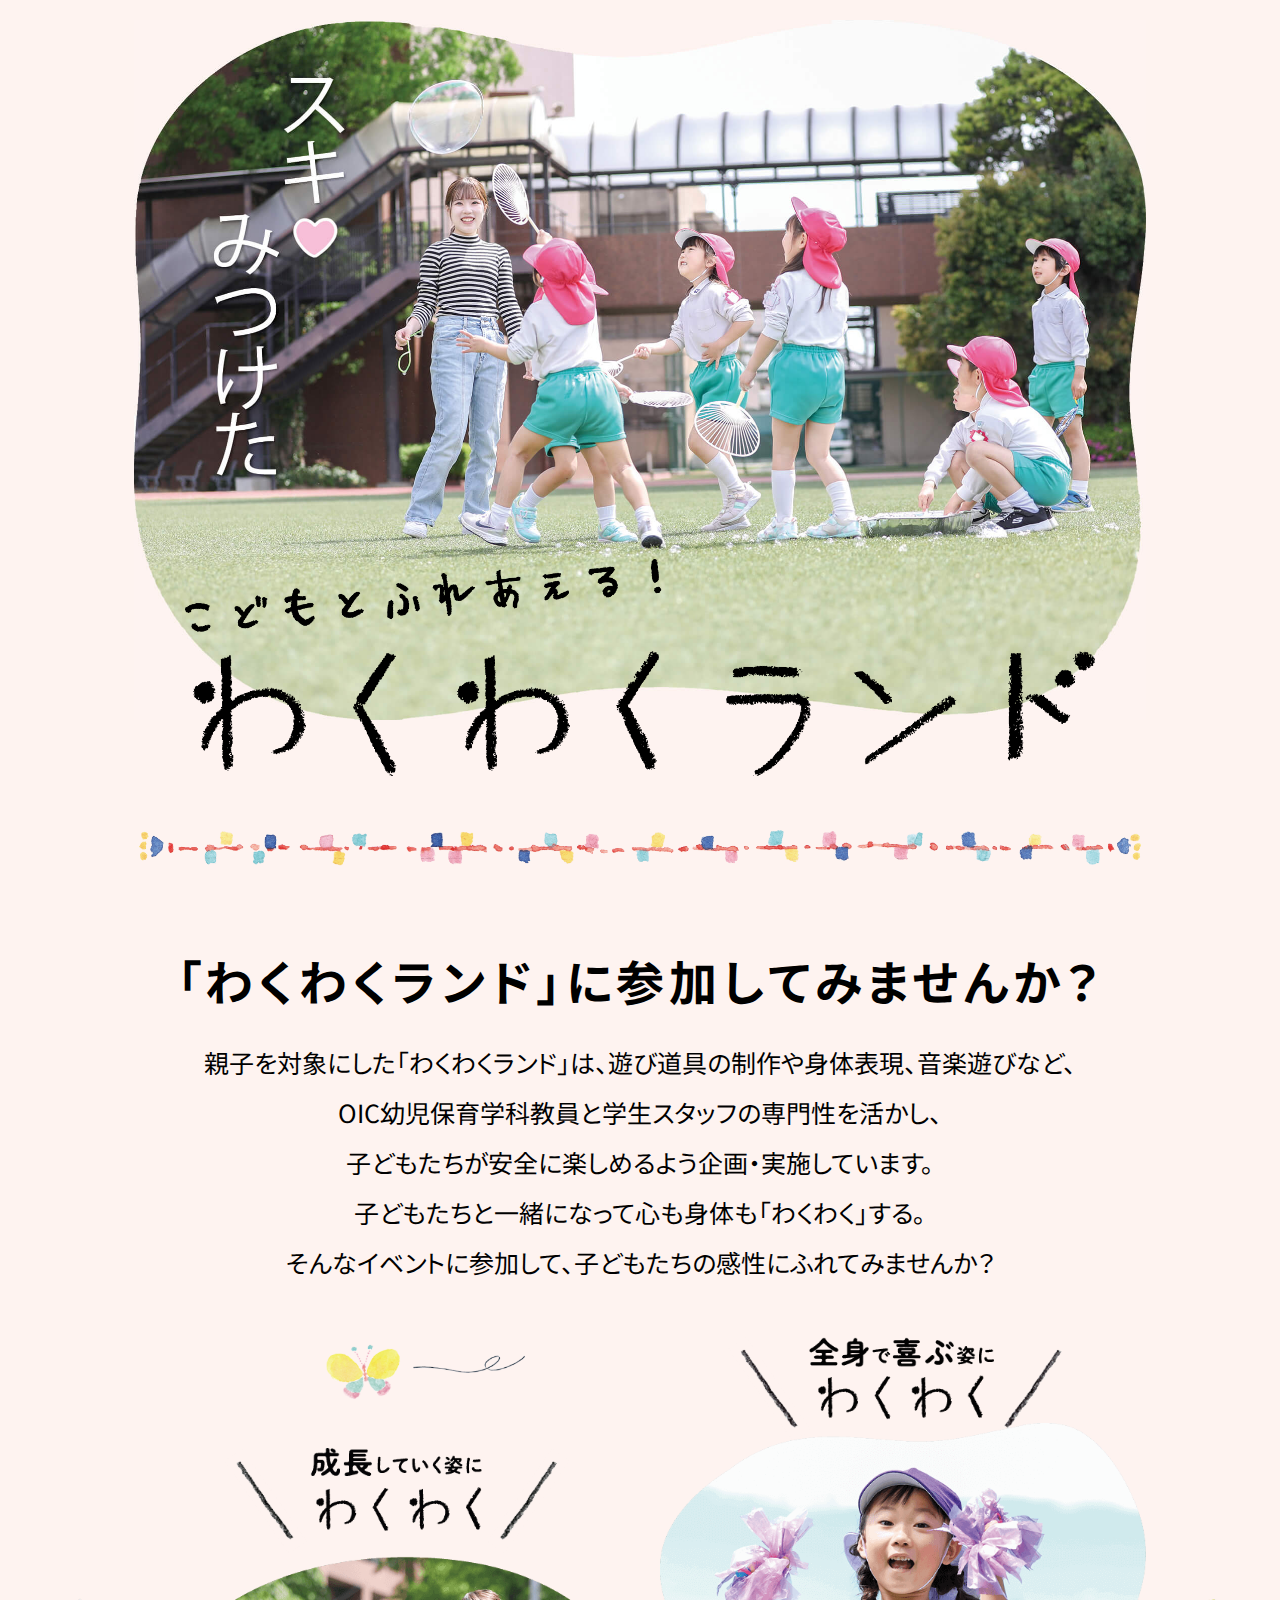
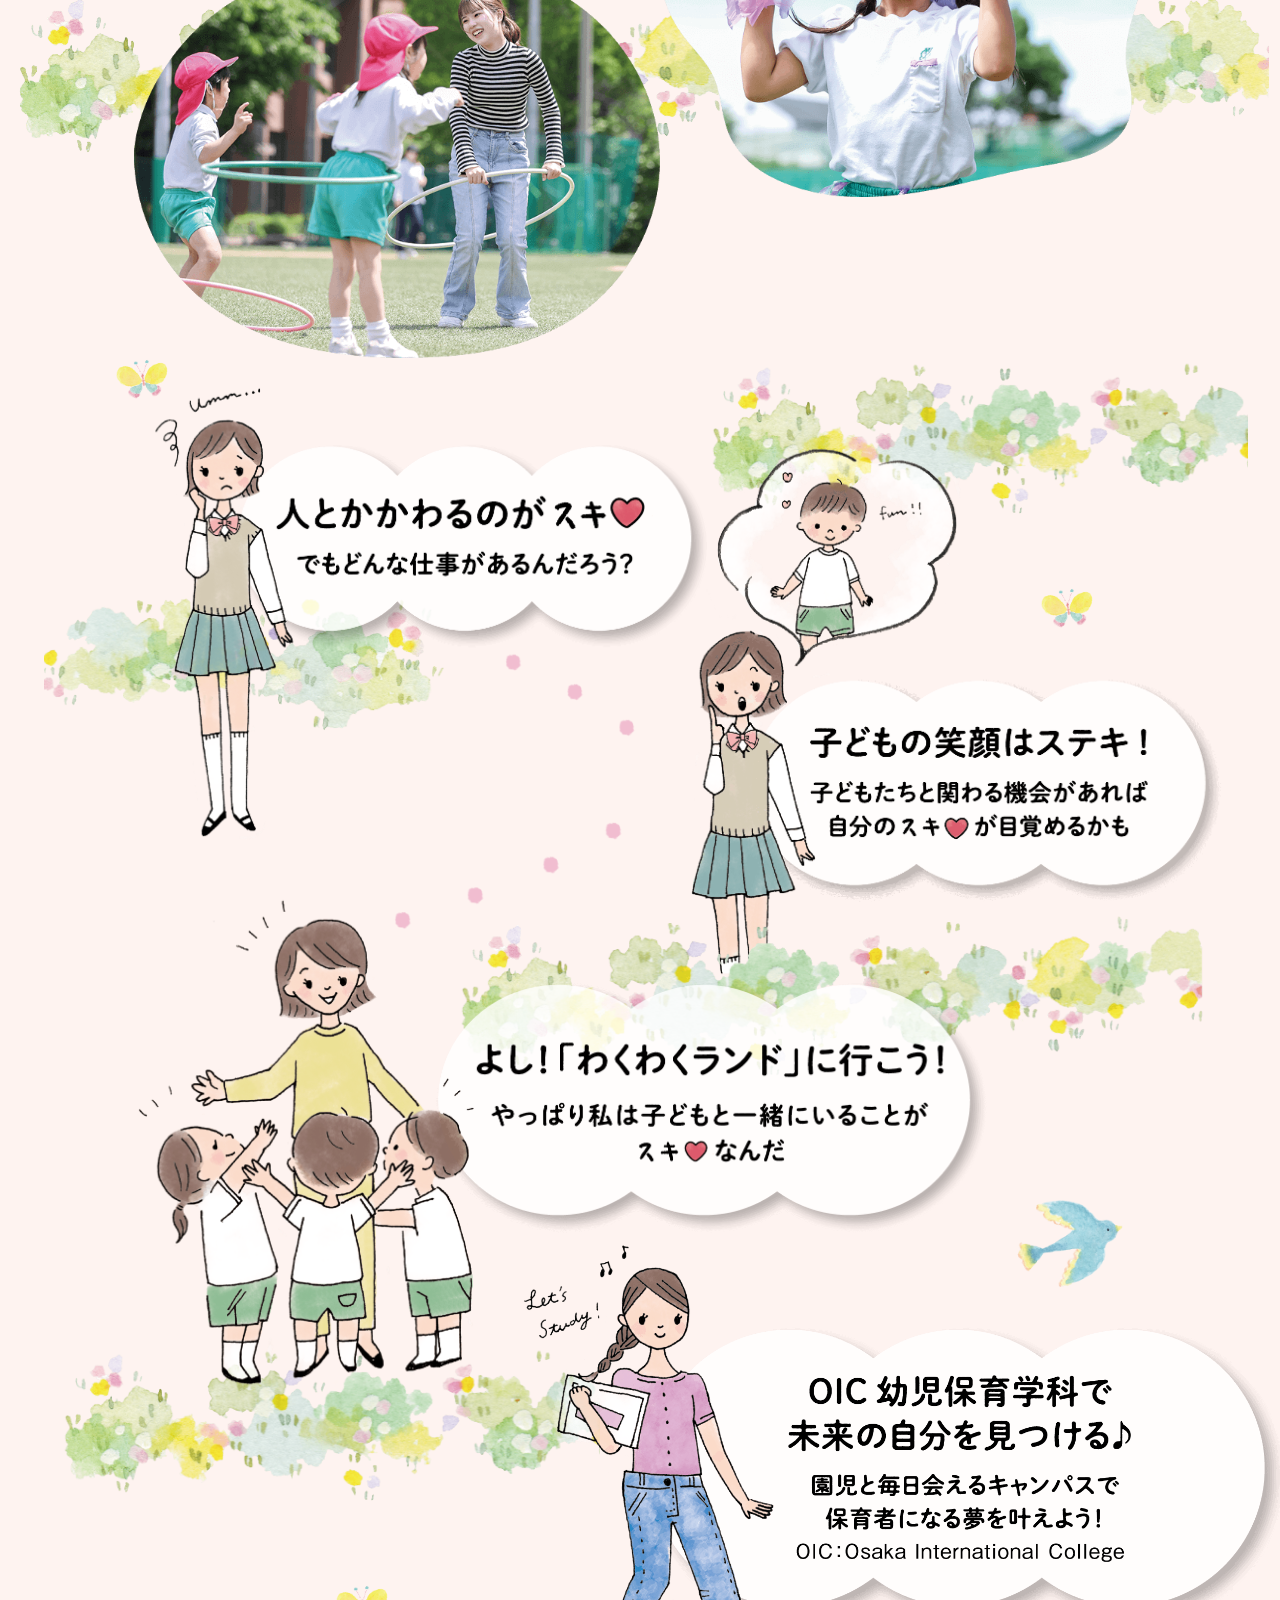
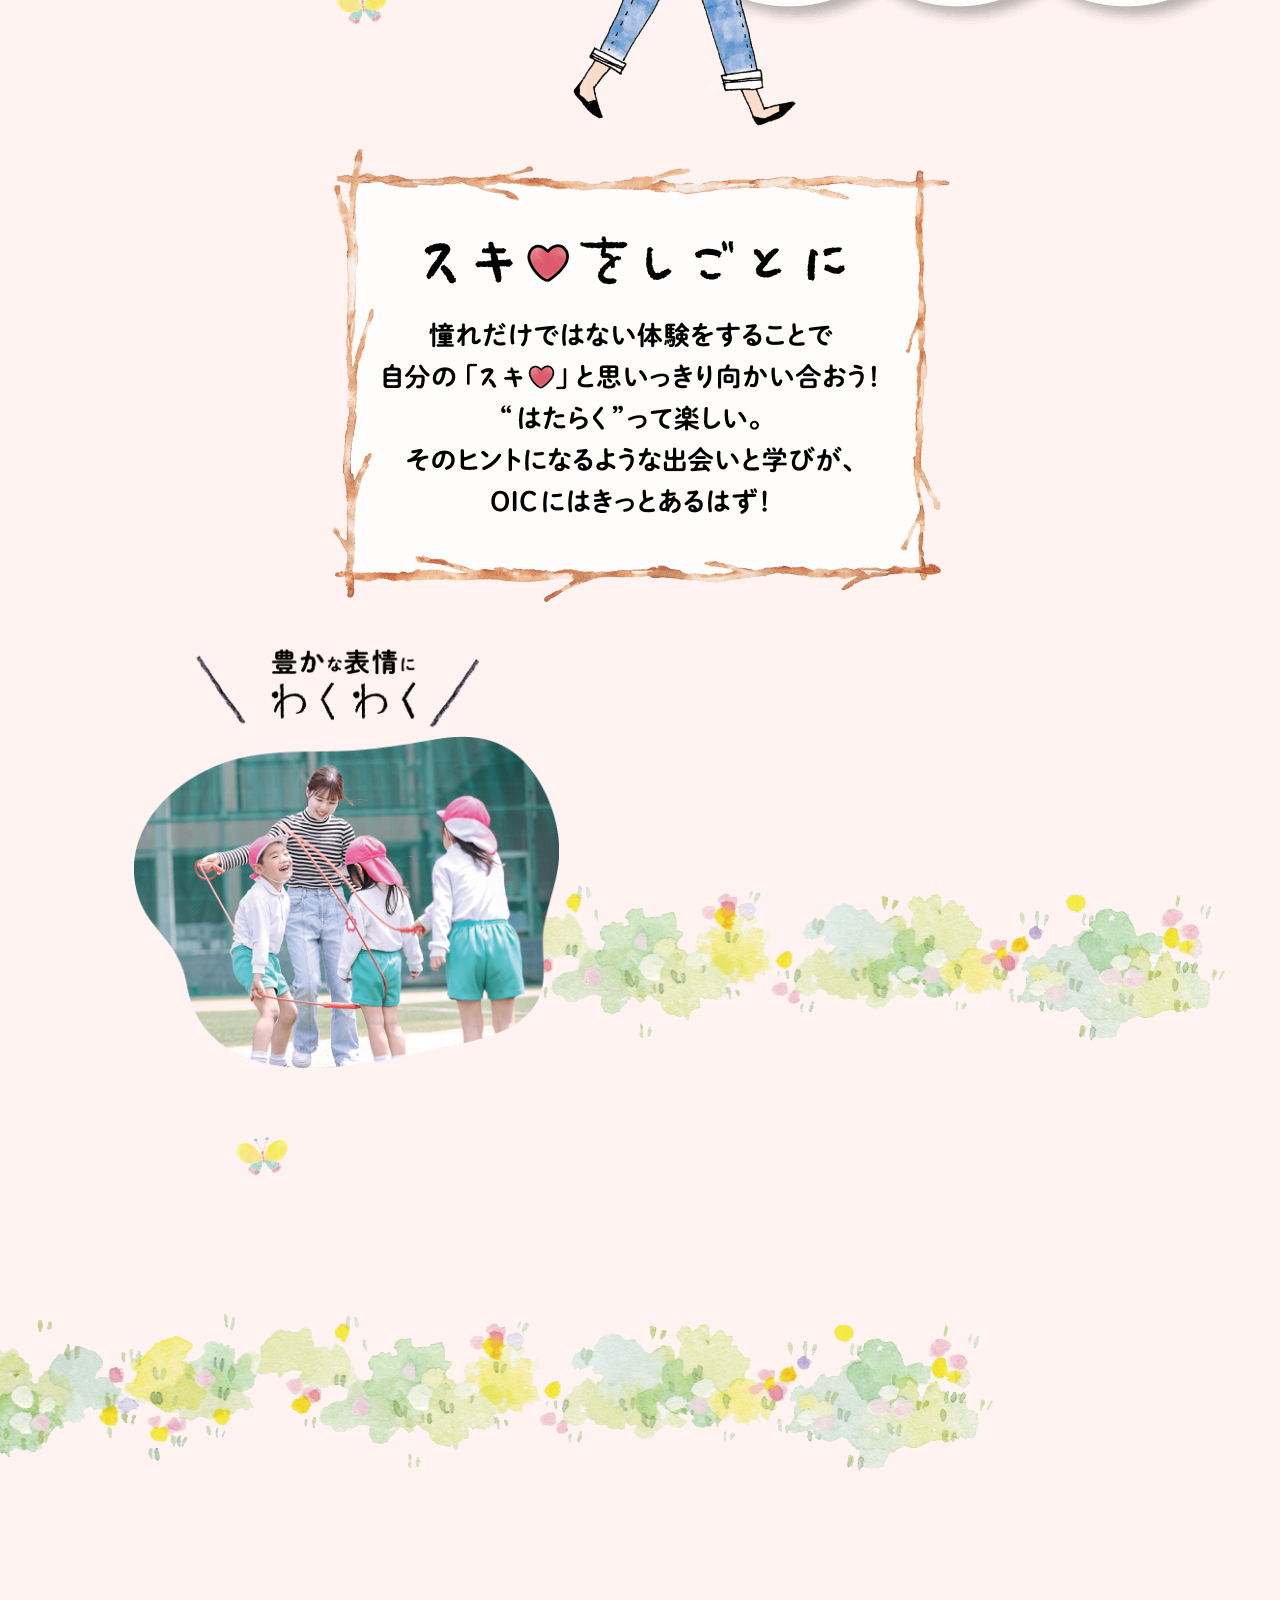
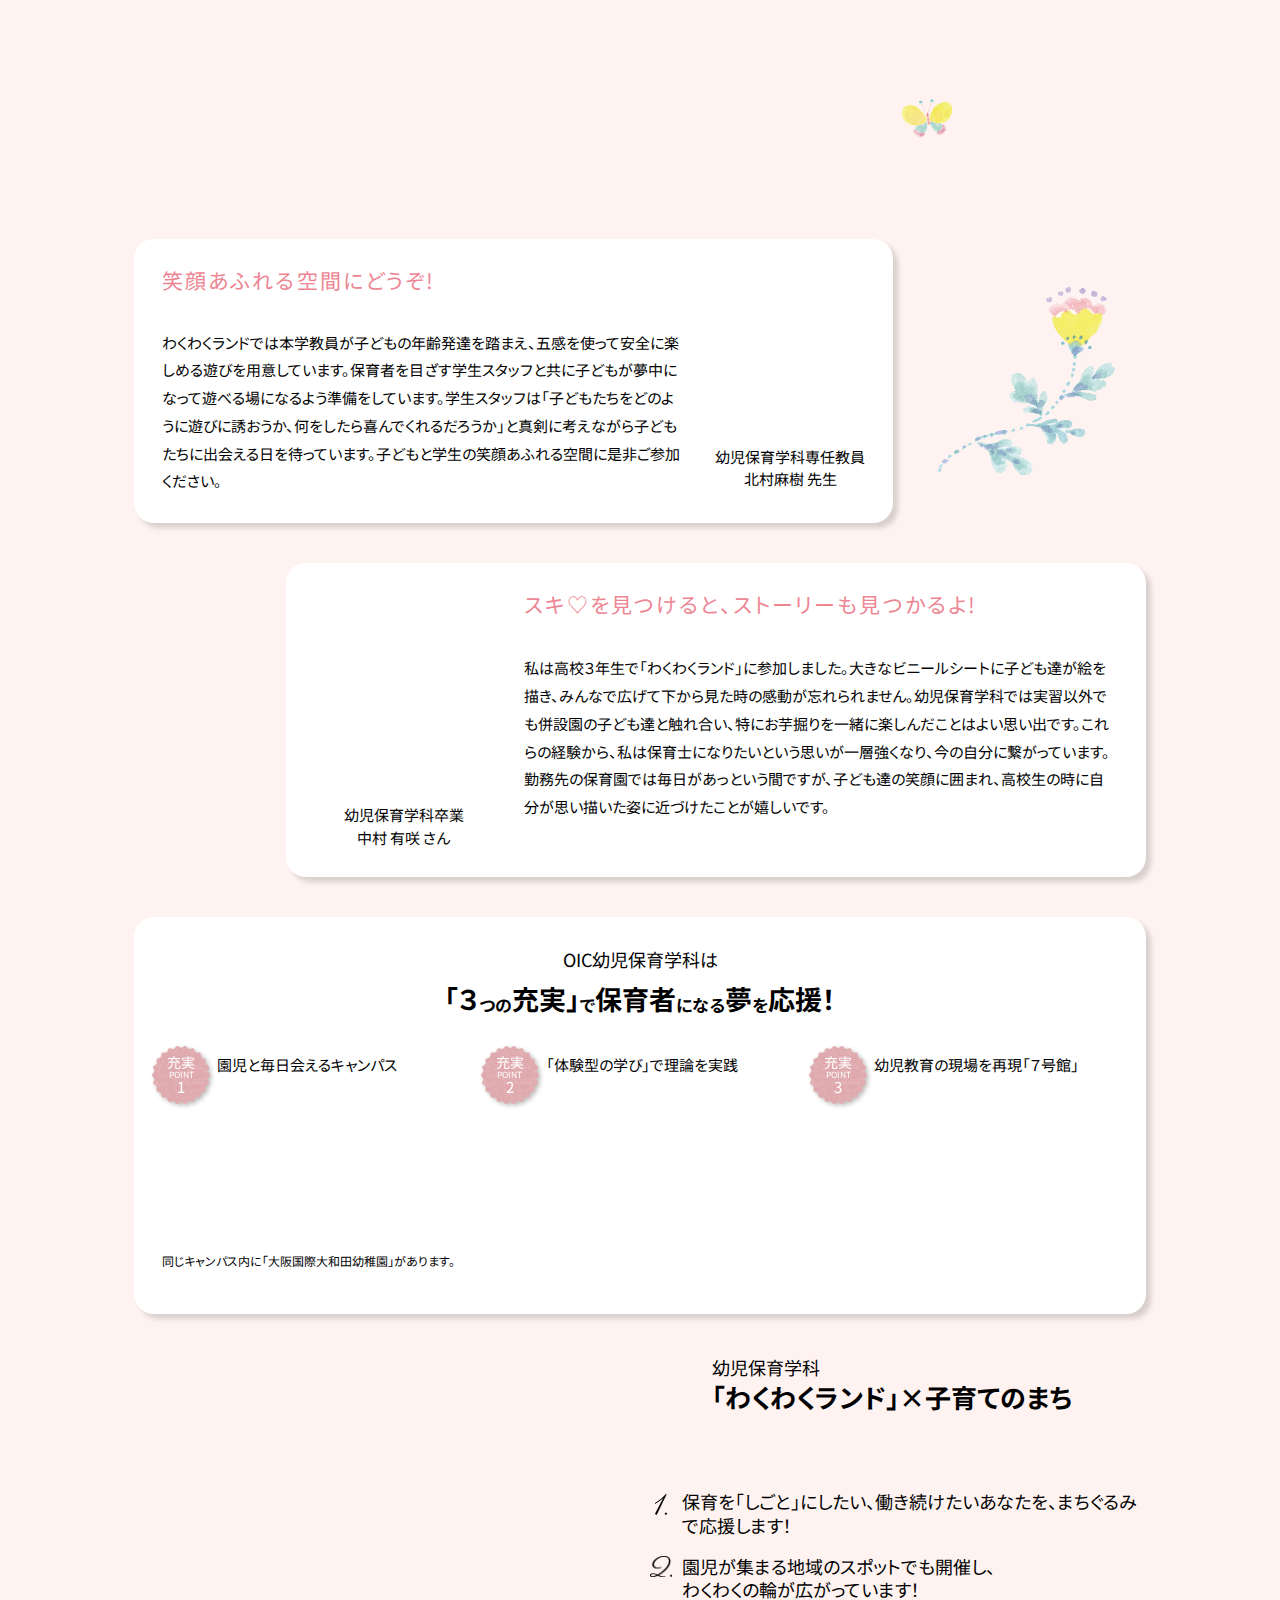
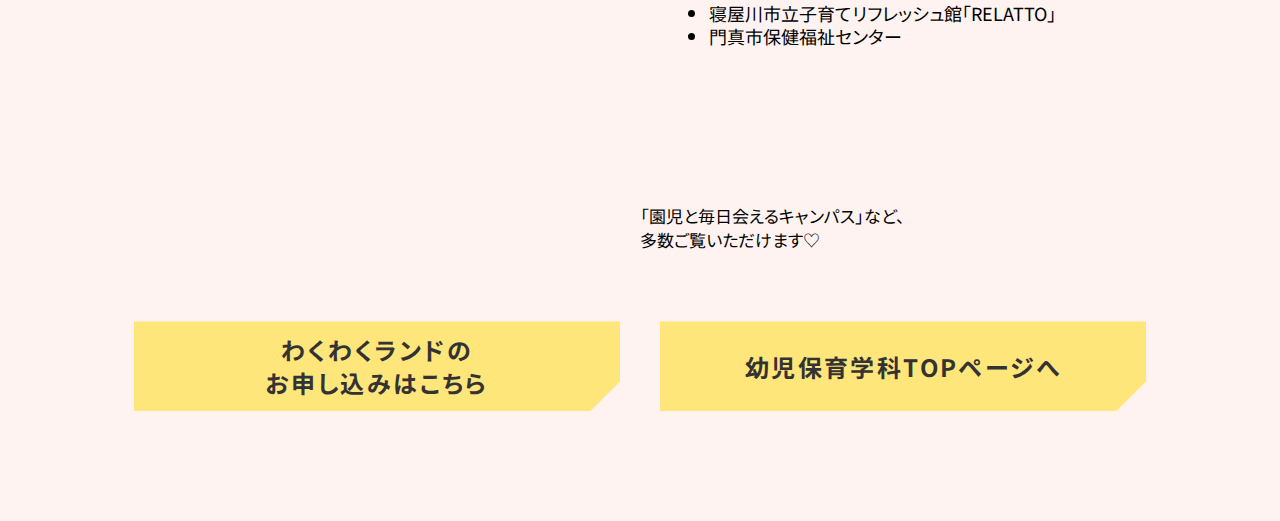
==== commit b9863006: "doc(wakuwaku):recommend画像変更" ====
--- a/wakuwaku/index.html
+++ b/wakuwaku/index.html
@@ -232,7 +232,7 @@
             <a href="https://www.youtube.com/playlist?list=PLtv4z3V5vcMHQIYAssMsdi030EnEmJQi_" target="_blank"
                rel="noopener">
               <img src="images/youtube.png" alt="YouTube" width="210" height="47" loading="lazy"></a>
-            <p>「園の先生の目を通じて見た子どもたち」など、<br>
+            <p>「園児と毎日会えるキャンパス」など、<br>
               多数ご覧いただけます♡</p>
           </div>
         </div>
--- a/wakuwaku/scss/css/style.min.css
+++ b/wakuwaku/scss/css/style.min.css
@@ -1 +1 @@
-@charset "UTF-8";:root{--base-gutter:20px;--break-sm:576px;--break-md:768px;--break-lg:1006px;--box-shadow:0 2px 3px rgba(0, 0, 0, .2);--contents-width:1012px;--color-font:#333333;--color-emphasis:#DB0A17;--color-accent:#00964D}*,::after,::before{box-sizing:border-box;background-repeat:no-repeat}::after,::before{text-decoration:inherit;vertical-align:inherit}:where(:root){cursor:default;line-height:1.5;overflow-wrap:break-word;-moz-tab-size:4;tab-size:4;-webkit-tap-highlight-color:transparent;-webkit-text-size-adjust:100%;text-size-adjust:100%}:where(body){margin:0}:where(h1){font-size:2em;margin:.67em 0}:where(dl,ol,ul) :where(dl,ol,ul){margin:0}:where(hr){color:inherit;height:0}:where(nav) :where(ol,ul){list-style-type:none;padding:0}:where(nav li)::before{content:"​";float:left}:where(pre){font-family:monospace,monospace;font-size:1em;overflow:auto}:where(abbr[title]){text-decoration:underline dotted}:where(b,strong){font-weight:bolder}:where(code,kbd,samp){font-family:monospace,monospace;font-size:1em}:where(small){font-size:80%}:where(audio,canvas,iframe,img,svg,video){vertical-align:middle}:where(iframe){border-style:none}:where(svg:not([fill])){fill:currentColor}:where(table){border-collapse:collapse;border-color:currentColor;text-indent:0}:where(button,input,select){margin:0}:where(button,[type=button i],[type=reset i],[type=submit i]){-webkit-appearance:button}:where(fieldset){border:1px solid #a0a0a0}:where(progress){vertical-align:baseline}:where(textarea){margin:0;resize:vertical}:where([type=search i]){-webkit-appearance:textfield;outline-offset:-2px}::-webkit-inner-spin-button,::-webkit-outer-spin-button{height:auto}::-webkit-input-placeholder{color:inherit;opacity:.54}::-webkit-search-decoration{-webkit-appearance:none}::-webkit-file-upload-button{-webkit-appearance:button;font:inherit}:where(dialog){background-color:#fff;border:solid;color:#000;height:-moz-fit-content;height:fit-content;left:0;margin:auto;padding:1em;position:absolute;right:0;width:-moz-fit-content;width:fit-content}:where(dialog:not([open])){display:none}:where(details>summary:first-of-type){display:list-item}:where([aria-busy=true i]){cursor:progress}:where([aria-disabled=true i],[disabled]){cursor:not-allowed}:where([aria-hidden=false i][hidden]){display:initial}:where([aria-hidden=false i][hidden]:not(:focus)){clip:rect(0,0,0,0);position:absolute}.u-emphasis{color:#db0a17}.u-hidden{display:none}@media screen and (min-width:768px){.u-visible--md{display:block}}.u-text-right{text-align:right}.u-text-left{text-align:left}.u-text-center{text-align:center}.u-mt-1{margin-top:var(--base-gutter)}@media screen and (min-width:1006px){:root{--box-shadow:3px 3px 4px rgba(0, 0, 0, .2)}}html{font-size:14px}body{font-family:"Noto Sans JP",sans-serif;font-feature-settings:"palt";line-height:1.85;background-color:#fef3f0}img{max-width:100%;height:auto;vertical-align:bottom}main{padding-top:var(--base-gutter);padding-bottom:var(--base-gutter)}h1,h2,strong{font-weight:400}strong{background:linear-gradient(transparent 60%,#ffe67a 60%,#ffe67a 90%,transparent 90%)}ol,ul{list-style:none}p{margin-top:1.5rem;margin-bottom:0}.lead{font-size:1.2rem}h1,h2{line-height:1.5}.signature,h3{font-size:1.5rem}h3{font-weight:400;line-height:1.3}h3>span{font-size:1rem}.signature{text-align:right;line-height:1.2}.signature>span{font-size:.9rem}@media screen and (min-width:1006px){.signature{font-size:1.1rem}.signature>span{font-size:.8rem}}figure,h1,h2,h3{margin:0}.c-container{max-width:calc(var(--contents-width) + var(--base-gutter)*2);padding:var(--base-gutter) var(--base-gutter);margin-left:auto;margin-right:auto}.c-container.is-border{position:relative}.c-container.is-border::before{position:absolute;top:0;left:var(--base-gutter);content:"";display:block;width:calc(100% - var(--base-gutter)*2);height:1px;background-color:var(--color-emphasis)}.c-fluid-container{margin-left:calc(50% - 50vw);margin-right:calc(50% - 50vw);padding-left:calc(50vw - 50%);padding-right:calc(50vw - 50%)}.c-section{overflow-x:hidden}.p-key-visual__title{width:90%;margin:-16%auto 0}.p-wakuwaku__title{letter-spacing:.1em;font-weight:700;font-size:clamp(29px,4.6vw,48px)}.p-wakuwaku__text{line-height:2;text-align:left;font-size:clamp(16px,2.7vw,25px)}@media screen and (min-width:768px){.p-wakuwaku__text{text-align:center}.p-wakuwaku__text>span{display:block}.p-wakuwaku__text>br{display:none}}.p-wakuwaku__images1{display:flex;margin-top:30px;background:url(../images/wakuwaku1-bg.png)no-repeat left -100px bottom 10px/auto 100px}@media screen and (min-width:576px){.p-wakuwaku__images1{background-position:center bottom 50px;background-size:auto 150px}}@media screen and (min-width:768px){.p-wakuwaku__images1{margin-top:50px}}@media screen and (min-width:1006px){.p-wakuwaku__images1{background-position:center bottom 180px;background-size:auto 190px}}.p-wakuwaku__images1>figure:nth-of-type(1){margin-right:-4%;padding-top:30%;background:url(../images/wakuwaku-butterfly.png)no-repeat center 15%/60%}@media screen and (min-width:1006px){.p-wakuwaku__images1>figure:nth-of-type(1){margin-right:0;padding-top:11%;background:url(../images/wakuwaku-butterfly.png)no-repeat 60% 1%/40%}}.p-wakuwaku__images1>figure:nth-of-type(2){margin-left:-4%}@media screen and (min-width:1006px){.p-wakuwaku__images1>figure:nth-of-type(2){margin-left:0}}.p-wakuwaku__images2{display:flex;flex-wrap:wrap;padding-top:20px;background-image:url(../images/recommend1-bg.png),url(../images/recommend2-bg.png),url(../images/recommend2-bg.png),url(../images/butterfly.png),url(../images/butterfly.png),url(../images/butterfly.png);background-position:left -70px top 17%,right -130px top 6%,left -190px bottom 8%,right 10%top,right 4%top 32%,left 6%bottom 3%;background-repeat:no-repeat;background-size:auto 100px,auto 100px,auto 100px,55px,49px,55px}@media screen and (min-width:576px){.p-wakuwaku__images2{background-position:left -10px top 18%,right -180px top 16%,left -20px bottom 12%,right 27%top,right 8%top 25%,left 7%bottom 5%}}@media screen and (min-width:768px){.p-wakuwaku__images2{background-image:url(../images/recommend1-bg.png),url(../images/recommend2-bg.png),url(../images/recommend2-bg.png),url(../images/butterfly.png),url(../images/butterfly.png),url(../images/butterfly.png),url(../images/wakuwaku3-bird.png);background-position:left -70px top 17%,right -180px top 16%,left -60px bottom 6%,right 27%top,right 8%top 25%,left 7%bottom 3%,right 10%bottom 26%;background-size:auto 150px,auto 150px,auto 150px,55px,49px,55px,130px}}@media screen and (min-width:1006px){.p-wakuwaku__images2{background-position:right calc(50vw + 190px) top 19%,left calc(50vw + 20px) top,right calc(50vw + 40px) bottom 19%,right calc(50vw + 470px) top,left calc(50vw + 400px) top 17%,right calc(50vw + 250px) bottom 9%,left calc(50vw + 360px) bottom 35%;background-size:auto 170px,auto 170px,auto 170px,55px,55px,55px,150px}}.p-wakuwaku__images2>figure:nth-of-type(1){flex-basis:95%;transform:translateX(-40px)}.p-wakuwaku__images2>figure:nth-of-type(1)::before{content:"";display:block;position:absolute;top:30%;left:44%;width:70px;height:60px;background:url(../images/recommend-step2.png)no-repeat center/contain;z-index:1}@media screen and (min-width:576px){.p-wakuwaku__images2>figure:nth-of-type(1)::before{top:38%;left:62%;width:100px;height:70px}}@media screen and (min-width:768px){.p-wakuwaku__images2>figure:nth-of-type(1)::before{top:64%;left:56%;width:100px;height:70px}}@media screen and (min-width:1006px){.p-wakuwaku__images2>figure:nth-of-type(1)::before{top:49%;left:65%;width:140px;height:100px}}@media screen and (min-width:576px){.p-wakuwaku__images2>figure:nth-of-type(1){flex-basis:72%;transform:translateX(-50px)}}@media screen and (min-width:768px){.p-wakuwaku__images2>figure:nth-of-type(1){flex-basis:65%;transform:translateX(-30px)}}@media screen and (min-width:1006px){.p-wakuwaku__images2>figure:nth-of-type(1){flex-basis:60%;transform:translateX(-30px)}}.p-wakuwaku__images2>figure:nth-of-type(2){margin-left:calc(50% - 50vw);margin-top:-70%;position:relative}.p-wakuwaku__images2>figure:nth-of-type(2)::before{content:"";display:block;position:absolute;bottom:10%;left:17%;width:110px;height:60px;background:url(../images/recommend-step3.png)no-repeat center/contain;z-index:1}@media screen and (min-width:576px){.p-wakuwaku__images2>figure:nth-of-type(2)::before{bottom:15%;left:27%;width:160px;height:80px}}@media screen and (min-width:1006px){.p-wakuwaku__images2>figure:nth-of-type(2)::before{bottom:23%;left:25%;width:240px;height:120px}}.p-wakuwaku__images2>figure:nth-of-type(2) img{max-width:122%;transform:translateX(21%)}@media screen and (min-width:576px){.p-wakuwaku__images2>figure:nth-of-type(2){margin-top:-72%}.p-wakuwaku__images2>figure:nth-of-type(2) img{max-width:101%;transform:translateX(36%)}}@media screen and (min-width:768px){.p-wakuwaku__images2>figure:nth-of-type(2){margin-top:-36%}.p-wakuwaku__images2>figure:nth-of-type(2) img{max-width:87%;transform:translateX(16%)}}@media screen and (min-width:1006px){.p-wakuwaku__images2>figure:nth-of-type(2){margin-top:-50%;margin-left:0}.p-wakuwaku__images2>figure:nth-of-type(2) img{max-width:76%;transform:translateX(26%)}}.p-wakuwaku__images2>figure:nth-of-type(3){margin-top:-10%;transform:translateX(-18px);flex-basis:100%}.p-wakuwaku__images2>figure:nth-of-type(3) img{max-width:110%}@media screen and (min-width:576px){.p-wakuwaku__images2>figure:nth-of-type(3) img{max-width:100%}}@media screen and (min-width:768px){.p-wakuwaku__images2>figure:nth-of-type(3) img{max-width:96%}}@media screen and (min-width:1006px){.p-wakuwaku__images2>figure:nth-of-type(3){margin-top:-20%;transform:translateX(-80px)}.p-wakuwaku__images2>figure:nth-of-type(3) img{max-width:85%}}.p-wakuwaku__images2>figure:nth-of-type(4){transform:translateX(20%);flex-basis:100%;position:relative}.p-wakuwaku__images2>figure:nth-of-type(4)::before{content:"";display:block;position:absolute;right:100%;width:40px;height:50px;background:url(../images/recommend-step4.png)no-repeat center/contain}@media screen and (min-width:576px){.p-wakuwaku__images2>figure:nth-of-type(4)::before{right:96%;width:70px;height:80px;content:none}.p-wakuwaku__images2>figure:nth-of-type(4) img{max-width:92%}}@media screen and (min-width:768px){.p-wakuwaku__images2>figure:nth-of-type(4){margin-top:-6%}.p-wakuwaku__images2>figure:nth-of-type(4) img{max-width:83%}}@media screen and (min-width:1006px){.p-wakuwaku__images2>figure:nth-of-type(4){margin-top:-18%;transform:translateX(25%)}.p-wakuwaku__images2>figure:nth-of-type(4) img{max-width:78%}}.p-wakuwaku__message{max-width:623px;margin-inline:auto}.p-wakuwaku__images3{margin-top:40px;background-image:url(../images/wakuwaku4-bg.png),url(../images/wakuwaku5-bg.png),url(../images/wakuwaku4-bg.png),url(../images/butterfly.png),url(../images/butterfly.png);background-position:left top 17%,right 120%top 46%,left 80%bottom 8%,right 17%top 2%,left bottom 34%;background-repeat:no-repeat;background-size:auto 120px,auto 120px,auto 150px,55px,55px}@media screen and (min-width:576px){.p-wakuwaku__images3{background-position:left -120px top 14%,right -490px top 47%,left -20px bottom 8%,right 17%top 2%,left bottom 34%;background-size:auto 190px,auto 190px,auto 190px,55px,55px}}@media screen and (min-width:768px){.p-wakuwaku__images3{background-image:url(../images/wakuwaku4-bg.png),url(../images/wakuwaku4-bg.png),url(../images/butterfly.png);background-position:right -20px top 32%,left bottom 10%,left 10%bottom 42%;background-size:auto 150px,auto 150px,55px}}@media screen and (min-width:1006px){.p-wakuwaku__images3{background-image:url(../images/wakuwaku4-bg.png),url(../images/wakuwaku6-bg.png),url(../images/butterfly.png);background-position:left calc(50vw - 120px) top 32%,right calc(50vw - 360px) bottom 10%,right calc(50vw + 350px) bottom 45%;background-size:auto 190px,auto 190px,55px}}.p-wakuwaku__images3>figure:nth-of-type(1){text-align:left}.p-wakuwaku__images3>figure:nth-of-type(1) img{max-width:55%}@media screen and (min-width:768px){.p-wakuwaku__images3>figure:nth-of-type(1) img{max-width:42%}}.p-wakuwaku__images3>figure:nth-of-type(2){margin-top:-25px;text-align:right}.p-wakuwaku__images3>figure:nth-of-type(2) img{max-width:55%}@media screen and (min-width:768px){.p-wakuwaku__images3>figure:nth-of-type(2){margin-top:-30%}.p-wakuwaku__images3>figure:nth-of-type(2) img{max-width:42%}}.p-wakuwaku__images3>figure:nth-of-type(3){margin-top:10px;text-align:left}.p-wakuwaku__images3>figure:nth-of-type(3) img{max-width:75%}@media screen and (min-width:576px){.p-wakuwaku__images3>figure:nth-of-type(3){margin-top:20px}}@media screen and (min-width:768px){.p-wakuwaku__images3>figure:nth-of-type(3) img{margin-top:-3%;margin-left:15%;max-width:50%}}@media screen and (min-width:1006px){.p-wakuwaku__images3>figure:nth-of-type(3){margin-top:-15px}}.p-message__title{margin-top:20px}.p-message__title>img{width:90%}@media screen and (min-width:768px){.p-message__title{background:url(../images/butterfly.png)no-repeat right 20%center/55px}.p-message__title>img{width:65%}}.p-message__item{display:flex;flex-direction:column;gap:20px;margin-top:30px;padding:2rem 1rem;border-radius:20px;background-color:#fff;font-size:15px;box-shadow:5px 5px 5px rgba(0,0,0,.15)}@media screen and (min-width:576px){.p-message__item{gap:30px;flex-direction:row;padding:2rem}}@media screen and (min-width:1006px){.p-message__item{margin-top:40px}}.p-message__item:nth-of-type(1)>.p-message__figure{min-width:110px;max-width:200px;margin-left:auto}@media screen and (min-width:768px){.p-message__item:nth-of-type(1)>.p-message__figure{min-width:150px}.p-message__item:nth-of-type(1){position:relative;width:75%}.p-message__item:nth-of-type(1)::after{position:absolute;top:50%;right:0;content:"";display:block;width:25%;aspect-ratio:1/1;background:url(../images/message1-bg.png)no-repeat center/contain;transform:translate(120%,-50%)}}@media screen and (min-width:576px){.p-message__item:nth-of-type(2){flex-direction:row-reverse;margin-left:auto}}@media screen and (min-width:768px){.p-message__item:nth-of-type(2){width:85%}}.p-message__item:nth-of-type(2)>.p-message__figure{min-width:160px;max-width:220px;margin-right:auto}@media screen and (min-width:576px){.p-message__item:nth-of-type(2)>.p-message__figure{background:#fff url(../images/message2-bg.png)no-repeat center bottom/120px}}@media screen and (min-width:768px){.p-message__item:nth-of-type(2)>.p-message__figure{min-width:180px;background-image:none}}.p-message__item-title{letter-spacing:.1em;color:#ee8593}@media screen and (min-width:1006px){.p-message__item-title>br{display:none}}.p-message__item-hr{display:block;margin-top:10px}.p-message__figcaption{margin-top:5px;text-align:center;line-height:1.5;font-size:11px}@media screen and (min-width:768px){.p-message__figcaption{font-size:15px}}.p-message__item-text{margin-top:10px}@media screen and (min-width:768px){.p-wakuwaku-land{display:flex;gap:20px}.p-wakuwaku-land>div{width:50%;min-width:50%}}.p-wakuwaku-land__title{display:flex;align-items:center;line-height:1.3;font-size:min(5vw,26px);font-weight:700}@media screen and (min-width:768px){.p-wakuwaku-land__title{font-size:min(2.6vw,26px)}}.p-wakuwaku-land__icon{width:62px;margin-right:10px}.p-wakuwaku-land__sub-title{display:block;font-size:18px;font-weight:400}.p-wakuwaku-land__list{padding:0;line-height:1.3}@media screen and (min-width:576px){.p-wakuwaku-land__list{padding:0 .5em;font-size:18px}}.p-wakuwaku-land__item{display:flex;gap:10px}.p-wakuwaku-land__item::before{content:"";display:block}.p-wakuwaku-land__item.p-wakuwaku-land__item{margin-top:1em}.p-wakuwaku-land__item:nth-of-type(1)::before{margin-top:4px;min-width:23px;height:21px;background:url(../images/wakuwaku-land-1.png)no-repeat center/contain}.p-wakuwaku-land__item:nth-of-type(2)::before{margin-top:1px;min-width:23px;height:21px;background:url(../images/wakuwaku-land-2.png)no-repeat center/contain}.p-wakuwaku-land__hr{vertical-align:baseline}.p-wakuwaku-land__sub-list{padding-left:1.5em}.p-wakuwaku-land__sub-item{list-style-type:disc}.p-wakuwaku-land__information{margin-top:4em;font-size:17px;text-align:center}.p-wakuwaku-land__information>p{margin-top:.5em}@media screen and (min-width:768px){.p-wakuwaku-land__information{margin-top:1em;text-align:left}.p-wakuwaku-land__information>p{margin-top:1em;line-height:1.4}}.p-fullness{margin-top:30px;padding:2rem 1rem;border-radius:20px;background-color:#fff;box-shadow:5px 5px 5px rgba(0,0,0,.15)}@media screen and (min-width:1006px){.p-fullness{margin-top:40px}}.p-fullness__title{text-align:center}.p-fullness__sub-title{font-size:18px}.p-fullness__title--main{display:block;margin-top:8px;font-weight:700;font-size:min(3.6vw,17px)}.p-fullness__title--main>span{font-size:min(5.3vw,27px);vertical-align:bottom}.p-fullness__badge{display:flex;flex-direction:column;align-items:center;justify-content:center;width:58px;height:58px;background:url(../images/point-bg.png)no-repeat center/contain;filter:drop-shadow(2px 2px 2px rgba(0,0,0,.25))}.p-fullness__badge>span{display:block;color:#fff;line-height:1}.p-fullness__badge>span:nth-of-type(1){font-size:14px}.p-fullness__badge>span:nth-of-type(2){font-size:10px;transform:scale(.85);transform-origin:bottom}.p-fullness__badge>span:nth-of-type(3){font-size:15px}.p-fullness__list{margin-top:30px;padding-left:0}@media screen and (min-width:1006px){.p-fullness__list{display:grid;grid-template-columns:repeat(3,1fr);align-items:flex-start;gap:30px;padding:0 1rem}}.p-fullness__item{display:grid;padding-left:20px;grid-template:auto 1fr/65px 1fr;grid-template-areas:"badge title""image image";gap:6px}@media screen and (min-width:576px){.p-fullness__item{grid-template:1fr/1fr 65px 1fr;grid-template-areas:"image badge title";align-items:center;gap:15px}}@media screen and (min-width:1006px){.p-fullness__item{grid-template:auto 1fr/65px 1fr;grid-template-areas:"badge title""image image";gap:0;padding-left:0}}.p-fullness__item+.p-fullness__item{margin-top:15px}@media screen and (min-width:1006px){.p-fullness__item+.p-fullness__item{margin-top:0}}.p-fullness__item:nth-of-type(1){grid-template:auto auto 1fr/65px 1fr;grid-template-areas:"badge title""badge note""image image"}@media screen and (min-width:576px){.p-fullness__item:nth-of-type(1){grid-template:1fr/1fr 65px 1fr;grid-template-areas:"image badge title"}.p-fullness__item:nth-of-type(1) .p-fullness__item-title{margin:0}.p-fullness__item:nth-of-type(1) .p-fullness__note{grid-area:title;padding-right:1em;transform:translateY(4em)}}@media screen and (min-width:1006px){.p-fullness__item:nth-of-type(1){grid-template:auto 1fr auto/65px 1fr;grid-template-areas:"badge title""image image""note note";gap:0}.p-fullness__item:nth-of-type(1) .p-fullness__item-title{margin:0 0 1.33em -10px}.p-fullness__item:nth-of-type(1) .p-fullness__note{grid-area:note;margin-top:5px;padding:0;transform:none}}.p-fullness__item .p-fullness__badge{grid-area:badge}@media screen and (min-width:1006px){.p-fullness__item .p-fullness__badge{margin-left:-10px}}.p-fullness__item .p-fullness__item-title{grid-area:title;font-size:15px}@media screen and (min-width:1006px){.p-fullness__item .p-fullness__item-title{margin-left:-10px;margin-top:0;font-weight:400}}.p-fullness__item .p-fullness__note{grid-area:note;margin-top:-20px;font-size:12px}.p-fullness__item .p-fullness__image{grid-area:image}@media screen and (min-width:1006px){.p-fullness__item .p-fullness__image{margin-top:-22px}}.p-footer>.c-container{padding-top:0}@media screen and (min-width:768px){.p-footer>.c-container{padding-top:calc(var(--base-gutter)*1.5);padding-bottom:calc(var(--base-gutter)*4)}}.p-attention{margin-top:0;font-size:12px}.c-cta-button{display:flex;max-width:320px;height:90px;justify-content:center;align-items:center;margin:var(--base-gutter) auto 0;padding:.5em 1em;color:var(--color-font);background-color:#ffe67a;line-height:1.4;text-align:center;text-decoration:none;font-weight:700;font-size:18px;letter-spacing:.1em;clip-path:polygon(0 0,100%0,100% calc(100% - 20px),calc(100% - 20px) 100%,0 100%)}@media screen and (min-width:768px){.c-cta-button{max-width:calc((100% - var(--base-gutter)*2)/2);width:calc((100% - var(--base-gutter)*2)/2);margin:0;font-size:20px;clip-path:polygon(0 0,100%0,100% calc(100% - 30px),calc(100% - 30px) 100%,0 100%);transition:filter .3s ease-in-out}.c-cta-button:hover{filter:brightness(.8)}}@media screen and (min-width:1006px){.c-cta-button{font-size:24px}}.c-cta-button+.c-cta-button{margin-top:calc(var(--base-gutter)*1.5)}@media screen and (min-width:768px){.c-cta-button+.c-cta-button{margin-top:0}.p-cta{display:flex;flex-wrap:wrap;justify-content:center;gap:calc(var(--base-gutter)*2)}}+@charset "UTF-8";:root{--base-gutter:20px;--break-sm:576px;--break-md:768px;--break-lg:1006px;--box-shadow:0 2px 3px rgba(0, 0, 0, .2);--contents-width:1012px;--color-font:#333333;--color-emphasis:#DB0A17;--color-accent:#00964D}*,::after,::before{box-sizing:border-box;background-repeat:no-repeat}::after,::before{text-decoration:inherit;vertical-align:inherit}:where(:root){cursor:default;line-height:1.5;overflow-wrap:break-word;-moz-tab-size:4;tab-size:4;-webkit-tap-highlight-color:transparent;-webkit-text-size-adjust:100%;text-size-adjust:100%}:where(body){margin:0}:where(h1){font-size:2em;margin:.67em 0}:where(dl,ol,ul) :where(dl,ol,ul){margin:0}:where(hr){color:inherit;height:0}:where(nav) :where(ol,ul){list-style-type:none;padding:0}:where(nav li)::before{content:"​";float:left}:where(pre){font-family:monospace,monospace;font-size:1em;overflow:auto}:where(abbr[title]){text-decoration:underline dotted}:where(b,strong){font-weight:bolder}:where(code,kbd,samp){font-family:monospace,monospace;font-size:1em}:where(small){font-size:80%}:where(audio,canvas,iframe,img,svg,video){vertical-align:middle}:where(iframe){border-style:none}:where(svg:not([fill])){fill:currentColor}:where(table){border-collapse:collapse;border-color:currentColor;text-indent:0}:where(button,input,select){margin:0}:where(button,[type=button i],[type=reset i],[type=submit i]){-webkit-appearance:button}:where(fieldset){border:1px solid #a0a0a0}:where(progress){vertical-align:baseline}:where(textarea){margin:0;resize:vertical}:where([type=search i]){-webkit-appearance:textfield;outline-offset:-2px}::-webkit-inner-spin-button,::-webkit-outer-spin-button{height:auto}::-webkit-input-placeholder{color:inherit;opacity:.54}::-webkit-search-decoration{-webkit-appearance:none}::-webkit-file-upload-button{-webkit-appearance:button;font:inherit}:where(dialog){background-color:#fff;border:solid;color:#000;height:-moz-fit-content;height:fit-content;left:0;margin:auto;padding:1em;position:absolute;right:0;width:-moz-fit-content;width:fit-content}:where(dialog:not([open])){display:none}:where(details>summary:first-of-type){display:list-item}:where([aria-busy=true i]){cursor:progress}:where([aria-disabled=true i],[disabled]){cursor:not-allowed}:where([aria-hidden=false i][hidden]){display:initial}:where([aria-hidden=false i][hidden]:not(:focus)){clip:rect(0,0,0,0);position:absolute}.u-emphasis{color:#db0a17}.u-hidden{display:none}@media screen and (min-width:768px){.u-visible--md{display:block}}.u-text-right{text-align:right}.u-text-left{text-align:left}.u-text-center{text-align:center}.u-mt-1{margin-top:var(--base-gutter)}@media screen and (min-width:1006px){:root{--box-shadow:3px 3px 4px rgba(0, 0, 0, .2)}}html{font-size:14px}body{padding-bottom:30px;font-family:"Noto Sans JP",sans-serif;font-feature-settings:"palt";line-height:1.85;background-color:#fef3f0}img{max-width:100%;height:auto;vertical-align:bottom}main{padding-top:var(--base-gutter);padding-bottom:var(--base-gutter)}h1,h2,strong{font-weight:400}strong{background:linear-gradient(transparent 60%,#ffe67a 60%,#ffe67a 90%,transparent 90%)}ol,ul{list-style:none}p{margin-top:1.5rem;margin-bottom:0}.lead{font-size:1.2rem}h1,h2{line-height:1.5}.signature,h3{font-size:1.5rem}h3{font-weight:400;line-height:1.3}h3>span{font-size:1rem}.signature{text-align:right;line-height:1.2}.signature>span{font-size:.9rem}@media screen and (min-width:1006px){.signature{font-size:1.1rem}.signature>span{font-size:.8rem}}figure,h1,h2,h3{margin:0}.c-container{max-width:calc(var(--contents-width) + var(--base-gutter)*2);padding:var(--base-gutter) var(--base-gutter);margin-left:auto;margin-right:auto}.c-container.is-border{position:relative}.c-container.is-border::before{position:absolute;top:0;left:var(--base-gutter);content:"";display:block;width:calc(100% - var(--base-gutter)*2);height:1px;background-color:var(--color-emphasis)}.c-fluid-container{margin-left:calc(50% - 50vw);margin-right:calc(50% - 50vw);padding-left:calc(50vw - 50%);padding-right:calc(50vw - 50%)}.c-section{overflow-x:hidden}.p-key-visual__title{width:90%;margin:-16%auto 0}.p-wakuwaku__title{letter-spacing:.1em;font-weight:700;font-size:clamp(29px,4.6vw,48px)}.p-wakuwaku__text{line-height:2;text-align:left;font-size:clamp(16px,2.7vw,25px)}@media screen and (min-width:768px){.p-wakuwaku__text{text-align:center}.p-wakuwaku__text>span{display:block}.p-wakuwaku__text>br{display:none}}.p-wakuwaku__images1{display:flex;margin-top:30px;background:url(../images/wakuwaku1-bg.png)no-repeat left -100px bottom 10px/auto 100px}@media screen and (min-width:576px){.p-wakuwaku__images1{background-position:center bottom 50px;background-size:auto 150px}}@media screen and (min-width:768px){.p-wakuwaku__images1{margin-top:50px}}@media screen and (min-width:1006px){.p-wakuwaku__images1{background-position:center bottom 180px;background-size:auto 190px}}.p-wakuwaku__images1>figure:nth-of-type(1){margin-right:-4%;padding-top:30%;background:url(../images/wakuwaku-butterfly.png)no-repeat center 15%/60%}@media screen and (min-width:1006px){.p-wakuwaku__images1>figure:nth-of-type(1){margin-right:0;padding-top:11%;background:url(../images/wakuwaku-butterfly.png)no-repeat 60% 1%/40%}}.p-wakuwaku__images1>figure:nth-of-type(2){margin-left:-4%}@media screen and (min-width:1006px){.p-wakuwaku__images1>figure:nth-of-type(2){margin-left:0}}.p-wakuwaku__images2{display:flex;flex-wrap:wrap;padding-top:20px;background-image:url(../images/recommend1-bg.png),url(../images/recommend2-bg.png),url(../images/recommend2-bg.png),url(../images/butterfly.png),url(../images/butterfly.png),url(../images/butterfly.png);background-position:left -70px top 17%,right -130px top 6%,left -190px bottom 8%,right 10%top,right 4%top 32%,left 6%bottom 3%;background-repeat:no-repeat;background-size:auto 100px,auto 100px,auto 100px,55px,49px,55px}@media screen and (min-width:576px){.p-wakuwaku__images2{background-position:left -10px top 18%,right -180px top 16%,left -20px bottom 12%,right 27%top,right 8%top 25%,left 7%bottom 5%}}@media screen and (min-width:768px){.p-wakuwaku__images2{background-image:url(../images/recommend1-bg.png),url(../images/recommend2-bg.png),url(../images/recommend2-bg.png),url(../images/butterfly.png),url(../images/butterfly.png),url(../images/butterfly.png),url(../images/wakuwaku3-bird.png);background-position:left -70px top 17%,right -180px top 16%,left -60px bottom 6%,right 27%top,right 8%top 25%,left 7%bottom 3%,right 10%bottom 26%;background-size:auto 150px,auto 150px,auto 150px,55px,49px,55px,130px}}@media screen and (min-width:1006px){.p-wakuwaku__images2{background-position:right calc(50vw + 190px) top 19%,left calc(50vw + 20px) top,right calc(50vw + 40px) bottom 19%,right calc(50vw + 470px) top,left calc(50vw + 400px) top 17%,right calc(50vw + 250px) bottom 9%,left calc(50vw + 360px) bottom 35%;background-size:auto 170px,auto 170px,auto 170px,55px,55px,55px,150px}}.p-wakuwaku__images2>figure:nth-of-type(1){flex-basis:95%;transform:translateX(-40px)}.p-wakuwaku__images2>figure:nth-of-type(1)::before{content:"";display:block;position:absolute;top:30%;left:44%;width:70px;height:60px;background:url(../images/recommend-step2.png)no-repeat center/contain;z-index:1}@media screen and (min-width:576px){.p-wakuwaku__images2>figure:nth-of-type(1)::before{top:38%;left:62%;width:100px;height:70px}}@media screen and (min-width:768px){.p-wakuwaku__images2>figure:nth-of-type(1)::before{top:64%;left:56%;width:100px;height:70px}}@media screen and (min-width:1006px){.p-wakuwaku__images2>figure:nth-of-type(1)::before{top:49%;left:65%;width:140px;height:100px}}@media screen and (min-width:576px){.p-wakuwaku__images2>figure:nth-of-type(1){flex-basis:72%;transform:translateX(-50px)}}@media screen and (min-width:768px){.p-wakuwaku__images2>figure:nth-of-type(1){flex-basis:65%;transform:translateX(-30px)}}@media screen and (min-width:1006px){.p-wakuwaku__images2>figure:nth-of-type(1){flex-basis:60%;transform:translateX(-30px)}}.p-wakuwaku__images2>figure:nth-of-type(2){margin-left:calc(50% - 50vw);margin-top:-70%;position:relative}.p-wakuwaku__images2>figure:nth-of-type(2)::before{content:"";display:block;position:absolute;bottom:10%;left:17%;width:110px;height:60px;background:url(../images/recommend-step3.png)no-repeat center/contain;z-index:1}@media screen and (min-width:576px){.p-wakuwaku__images2>figure:nth-of-type(2)::before{bottom:15%;left:27%;width:160px;height:80px}}@media screen and (min-width:1006px){.p-wakuwaku__images2>figure:nth-of-type(2)::before{bottom:23%;left:25%;width:240px;height:120px}}.p-wakuwaku__images2>figure:nth-of-type(2) img{max-width:122%;transform:translateX(21%)}@media screen and (min-width:576px){.p-wakuwaku__images2>figure:nth-of-type(2){margin-top:-72%}.p-wakuwaku__images2>figure:nth-of-type(2) img{max-width:101%;transform:translateX(36%)}}@media screen and (min-width:768px){.p-wakuwaku__images2>figure:nth-of-type(2){margin-top:-36%}.p-wakuwaku__images2>figure:nth-of-type(2) img{max-width:87%;transform:translateX(16%)}}@media screen and (min-width:1006px){.p-wakuwaku__images2>figure:nth-of-type(2){margin-top:-50%;margin-left:0}.p-wakuwaku__images2>figure:nth-of-type(2) img{max-width:76%;transform:translateX(26%)}}.p-wakuwaku__images2>figure:nth-of-type(3){margin-top:-10%;transform:translateX(-18px);flex-basis:100%}.p-wakuwaku__images2>figure:nth-of-type(3) img{max-width:110%}@media screen and (min-width:576px){.p-wakuwaku__images2>figure:nth-of-type(3) img{max-width:100%}}@media screen and (min-width:768px){.p-wakuwaku__images2>figure:nth-of-type(3) img{max-width:96%}}@media screen and (min-width:1006px){.p-wakuwaku__images2>figure:nth-of-type(3){margin-top:-20%;transform:translateX(-80px)}.p-wakuwaku__images2>figure:nth-of-type(3) img{max-width:85%}}.p-wakuwaku__images2>figure:nth-of-type(4){transform:translateX(20%);flex-basis:100%;position:relative}.p-wakuwaku__images2>figure:nth-of-type(4)::before{content:"";display:block;position:absolute;right:100%;width:40px;height:50px;background:url(../images/recommend-step4.png)no-repeat center/contain}@media screen and (min-width:576px){.p-wakuwaku__images2>figure:nth-of-type(4)::before{right:96%;width:70px;height:80px;content:none}.p-wakuwaku__images2>figure:nth-of-type(4) img{max-width:92%}}@media screen and (min-width:768px){.p-wakuwaku__images2>figure:nth-of-type(4){margin-top:-6%}.p-wakuwaku__images2>figure:nth-of-type(4) img{max-width:83%}}@media screen and (min-width:1006px){.p-wakuwaku__images2>figure:nth-of-type(4){margin-top:-18%;transform:translateX(25%)}.p-wakuwaku__images2>figure:nth-of-type(4) img{max-width:78%}}.p-wakuwaku__message{max-width:623px;margin-inline:auto}.p-wakuwaku__images3{margin-top:40px;background-image:url(../images/wakuwaku4-bg.png),url(../images/wakuwaku5-bg.png),url(../images/wakuwaku4-bg.png),url(../images/butterfly.png),url(../images/butterfly.png);background-position:left top 17%,right 120%top 46%,left 80%bottom 8%,right 17%top 2%,left bottom 34%;background-repeat:no-repeat;background-size:auto 120px,auto 120px,auto 150px,55px,55px}@media screen and (min-width:576px){.p-wakuwaku__images3{background-position:left -120px top 14%,right -490px top 47%,left -20px bottom 8%,right 17%top 2%,left bottom 34%;background-size:auto 190px,auto 190px,auto 190px,55px,55px}}@media screen and (min-width:768px){.p-wakuwaku__images3{background-image:url(../images/wakuwaku4-bg.png),url(../images/wakuwaku4-bg.png),url(../images/butterfly.png);background-position:right -20px top 32%,left bottom 10%,left 10%bottom 42%;background-size:auto 150px,auto 150px,55px}}@media screen and (min-width:1006px){.p-wakuwaku__images3{background-image:url(../images/wakuwaku4-bg.png),url(../images/wakuwaku6-bg.png),url(../images/butterfly.png);background-position:left calc(50vw - 120px) top 32%,right calc(50vw - 360px) bottom 10%,right calc(50vw + 350px) bottom 45%;background-size:auto 190px,auto 190px,55px}}.p-wakuwaku__images3>figure:nth-of-type(1){text-align:left}.p-wakuwaku__images3>figure:nth-of-type(1) img{max-width:55%}@media screen and (min-width:768px){.p-wakuwaku__images3>figure:nth-of-type(1) img{max-width:42%}}.p-wakuwaku__images3>figure:nth-of-type(2){margin-top:-25px;text-align:right}.p-wakuwaku__images3>figure:nth-of-type(2) img{max-width:55%}@media screen and (min-width:768px){.p-wakuwaku__images3>figure:nth-of-type(2){margin-top:-30%}.p-wakuwaku__images3>figure:nth-of-type(2) img{max-width:42%}}.p-wakuwaku__images3>figure:nth-of-type(3){margin-top:10px;text-align:left}.p-wakuwaku__images3>figure:nth-of-type(3) img{max-width:75%}@media screen and (min-width:576px){.p-wakuwaku__images3>figure:nth-of-type(3){margin-top:20px}}@media screen and (min-width:768px){.p-wakuwaku__images3>figure:nth-of-type(3) img{margin-top:-3%;margin-left:15%;max-width:50%}}@media screen and (min-width:1006px){.p-wakuwaku__images3>figure:nth-of-type(3){margin-top:-15px}}.p-message__title{margin-top:20px}.p-message__title>img{width:90%}@media screen and (min-width:768px){.p-message__title{background:url(../images/butterfly.png)no-repeat right 20%center/55px}.p-message__title>img{width:65%}}.p-message__item{display:flex;flex-direction:column;gap:20px;margin-top:30px;padding:2rem 1rem;border-radius:20px;background-color:#fff;font-size:15px;box-shadow:5px 5px 5px rgba(0,0,0,.15)}@media screen and (min-width:576px){.p-message__item{gap:30px;flex-direction:row;padding:2rem}}@media screen and (min-width:1006px){.p-message__item{margin-top:40px}}.p-message__item:nth-of-type(1)>.p-message__figure{min-width:110px;max-width:200px;margin-left:auto}@media screen and (min-width:768px){.p-message__item:nth-of-type(1)>.p-message__figure{min-width:150px}.p-message__item:nth-of-type(1){position:relative;width:75%}.p-message__item:nth-of-type(1)::after{position:absolute;top:50%;right:0;content:"";display:block;width:25%;aspect-ratio:1/1;background:url(../images/message1-bg.png)no-repeat center/contain;transform:translate(120%,-50%)}}@media screen and (min-width:576px){.p-message__item:nth-of-type(2){flex-direction:row-reverse;margin-left:auto}}@media screen and (min-width:768px){.p-message__item:nth-of-type(2){width:85%}}.p-message__item:nth-of-type(2)>.p-message__figure{min-width:160px;max-width:220px;margin-right:auto}@media screen and (min-width:576px){.p-message__item:nth-of-type(2)>.p-message__figure{background:#fff url(../images/message2-bg.png)no-repeat center bottom/120px}}@media screen and (min-width:768px){.p-message__item:nth-of-type(2)>.p-message__figure{min-width:180px;background-image:none}}.p-message__item-title{letter-spacing:.1em;color:#ee8593}@media screen and (min-width:1006px){.p-message__item-title>br{display:none}}.p-message__item-hr{display:block;margin-top:10px}.p-message__figcaption{margin-top:5px;text-align:center;line-height:1.5;font-size:11px}@media screen and (min-width:768px){.p-message__figcaption{font-size:15px}}.p-message__item-text{margin-top:10px}@media screen and (min-width:768px){.p-wakuwaku-land{display:flex;gap:20px}.p-wakuwaku-land>div{width:50%;min-width:50%}}.p-wakuwaku-land__title{display:flex;align-items:center;line-height:1.3;font-size:min(5vw,26px);font-weight:700}@media screen and (min-width:768px){.p-wakuwaku-land__title{font-size:min(2.6vw,26px)}}.p-wakuwaku-land__icon{width:62px;margin-right:10px}.p-wakuwaku-land__sub-title{display:block;font-size:18px;font-weight:400}.p-wakuwaku-land__list{padding:0;line-height:1.3}@media screen and (min-width:576px){.p-wakuwaku-land__list{padding:0 .5em;font-size:18px}}.p-wakuwaku-land__item{display:flex;gap:10px}.p-wakuwaku-land__item::before{content:"";display:block}.p-wakuwaku-land__item.p-wakuwaku-land__item{margin-top:1em}.p-wakuwaku-land__item:nth-of-type(1)::before{margin-top:4px;min-width:23px;height:21px;background:url(../images/wakuwaku-land-1.png)no-repeat center/contain}.p-wakuwaku-land__item:nth-of-type(2)::before{margin-top:1px;min-width:23px;height:21px;background:url(../images/wakuwaku-land-2.png)no-repeat center/contain}.p-wakuwaku-land__hr{vertical-align:baseline}.p-wakuwaku-land__sub-list{padding-left:1.5em}.p-wakuwaku-land__sub-item{list-style-type:disc}.p-wakuwaku-land__information{margin-top:4em;font-size:17px;text-align:center}.p-wakuwaku-land__information>p{margin-top:.5em}@media screen and (min-width:768px){.p-wakuwaku-land__information{margin-top:1em;text-align:left}.p-wakuwaku-land__information>p{margin-top:1em;line-height:1.4}}.p-fullness{margin-top:30px;padding:2rem 1rem;border-radius:20px;background-color:#fff;box-shadow:5px 5px 5px rgba(0,0,0,.15)}@media screen and (min-width:1006px){.p-fullness{margin-top:40px}}.p-fullness__title{text-align:center}.p-fullness__sub-title{font-size:18px}.p-fullness__title--main{display:block;margin-top:8px;font-weight:700;font-size:min(3.6vw,17px)}.p-fullness__title--main>span{font-size:min(5.3vw,27px);vertical-align:bottom}.p-fullness__badge{display:flex;flex-direction:column;align-items:center;justify-content:center;width:58px;height:58px;background:url(../images/point-bg.png)no-repeat center/contain;filter:drop-shadow(2px 2px 2px rgba(0,0,0,.25))}.p-fullness__badge>span{display:block;color:#fff;line-height:1}.p-fullness__badge>span:nth-of-type(1){font-size:14px}.p-fullness__badge>span:nth-of-type(2){font-size:10px;transform:scale(.85);transform-origin:bottom}.p-fullness__badge>span:nth-of-type(3){font-size:15px}.p-fullness__list{margin-top:30px;padding-left:0}@media screen and (min-width:1006px){.p-fullness__list{display:grid;grid-template-columns:repeat(3,1fr);align-items:flex-start;gap:30px;padding:0 1rem}}.p-fullness__item{display:grid;padding-left:20px;grid-template:auto 1fr/65px 1fr;grid-template-areas:"badge title""image image";gap:6px}@media screen and (min-width:576px){.p-fullness__item{grid-template:1fr/1fr 65px 1fr;grid-template-areas:"image badge title";align-items:center;gap:15px}}@media screen and (min-width:1006px){.p-fullness__item{grid-template:auto 1fr/65px 1fr;grid-template-areas:"badge title""image image";gap:0;padding-left:0}}.p-fullness__item+.p-fullness__item{margin-top:15px}@media screen and (min-width:1006px){.p-fullness__item+.p-fullness__item{margin-top:0}}.p-fullness__item:nth-of-type(1){grid-template:auto auto 1fr/65px 1fr;grid-template-areas:"badge title""badge note""image image"}@media screen and (min-width:576px){.p-fullness__item:nth-of-type(1){grid-template:1fr/1fr 65px 1fr;grid-template-areas:"image badge title"}.p-fullness__item:nth-of-type(1) .p-fullness__item-title{margin:0}.p-fullness__item:nth-of-type(1) .p-fullness__note{grid-area:title;padding-right:1em;transform:translateY(4em)}}@media screen and (min-width:1006px){.p-fullness__item:nth-of-type(1){grid-template:auto 1fr auto/65px 1fr;grid-template-areas:"badge title""image image""note note";gap:0}.p-fullness__item:nth-of-type(1) .p-fullness__item-title{margin:0 0 1.33em -10px}.p-fullness__item:nth-of-type(1) .p-fullness__note{grid-area:note;margin-top:5px;padding:0;transform:none}}.p-fullness__item .p-fullness__badge{grid-area:badge}@media screen and (min-width:1006px){.p-fullness__item .p-fullness__badge{margin-left:-10px}}.p-fullness__item .p-fullness__item-title{grid-area:title;font-size:15px}@media screen and (min-width:1006px){.p-fullness__item .p-fullness__item-title{margin-left:-10px;margin-top:0;font-weight:400}}.p-fullness__item .p-fullness__note{grid-area:note;margin-top:-20px;font-size:12px}.p-fullness__item .p-fullness__image{grid-area:image}@media screen and (min-width:1006px){.p-fullness__item .p-fullness__image{margin-top:-22px}}.p-footer>.c-container{padding-top:0}@media screen and (min-width:768px){.p-footer>.c-container{padding-top:calc(var(--base-gutter)*1.5);padding-bottom:calc(var(--base-gutter)*4)}}.p-attention{margin-top:0;font-size:12px}.c-cta-button{display:flex;max-width:320px;height:90px;justify-content:center;align-items:center;margin:var(--base-gutter) auto 0;padding:.5em 1em;color:var(--color-font);background-color:#ffe67a;line-height:1.4;text-align:center;text-decoration:none;font-weight:700;font-size:18px;letter-spacing:.1em;clip-path:polygon(0 0,100%0,100% calc(100% - 20px),calc(100% - 20px) 100%,0 100%)}@media screen and (min-width:768px){.c-cta-button{max-width:calc((100% - var(--base-gutter)*2)/2);width:calc((100% - var(--base-gutter)*2)/2);margin:0;font-size:20px;clip-path:polygon(0 0,100%0,100% calc(100% - 30px),calc(100% - 30px) 100%,0 100%);transition:filter .3s ease-in-out}.c-cta-button:hover{filter:brightness(.8)}}@media screen and (min-width:1006px){.c-cta-button{font-size:24px}}.c-cta-button+.c-cta-button{margin-top:calc(var(--base-gutter)*1.5)}@media screen and (min-width:768px){.c-cta-button+.c-cta-button{margin-top:0}.p-cta{display:flex;flex-wrap:wrap;justify-content:center;gap:calc(var(--base-gutter)*2)}}